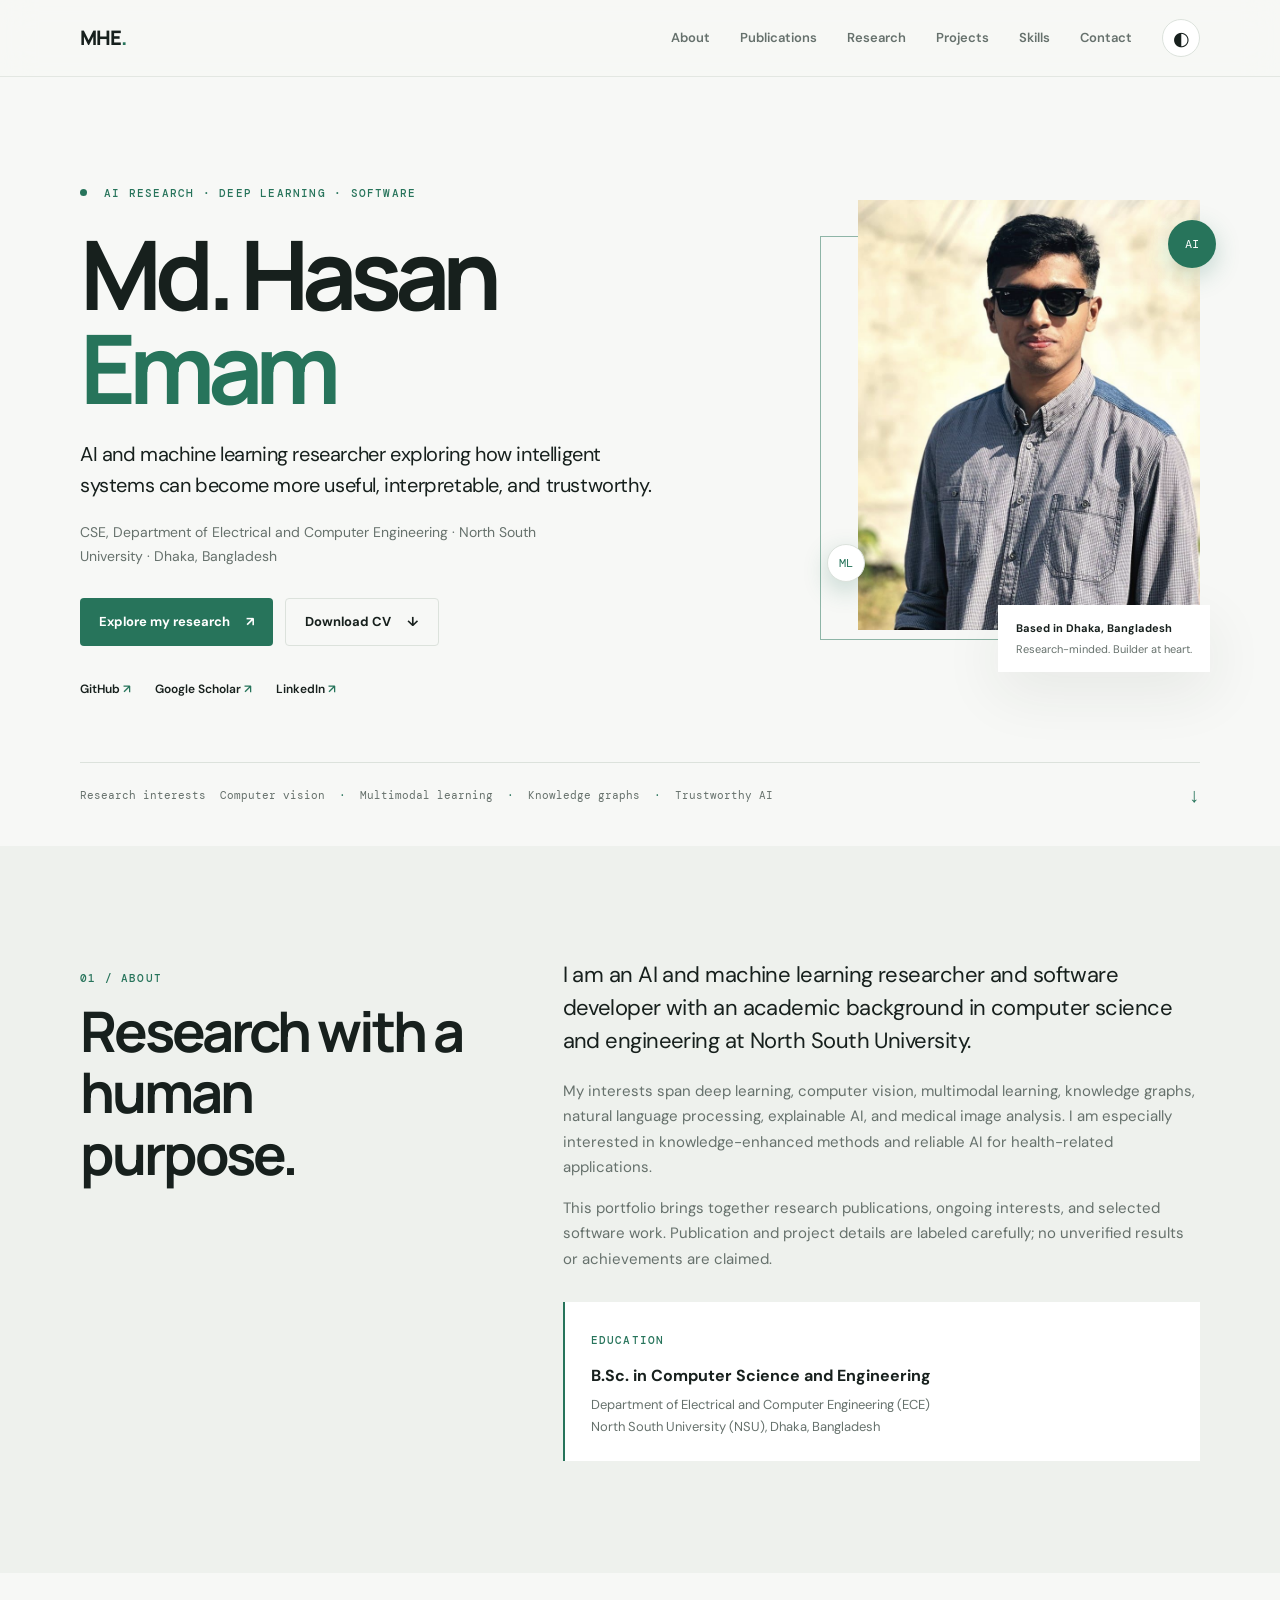
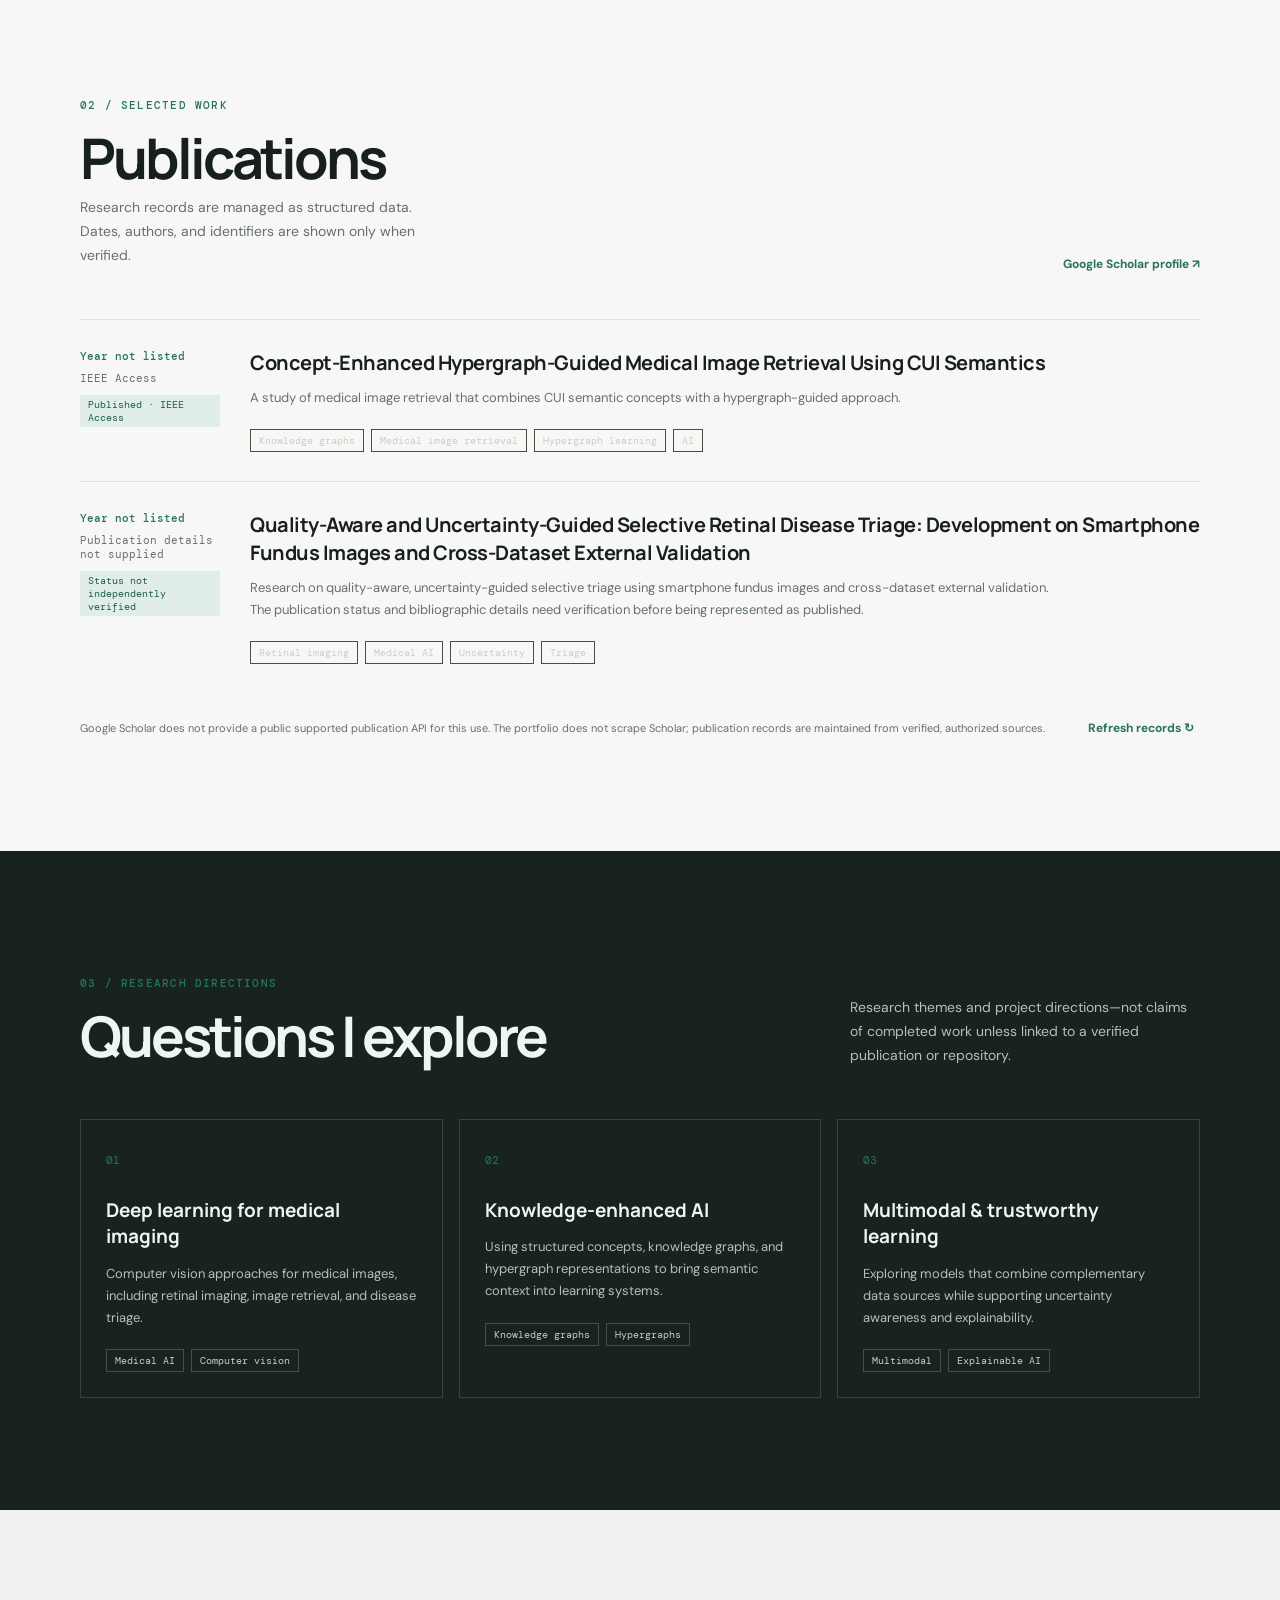
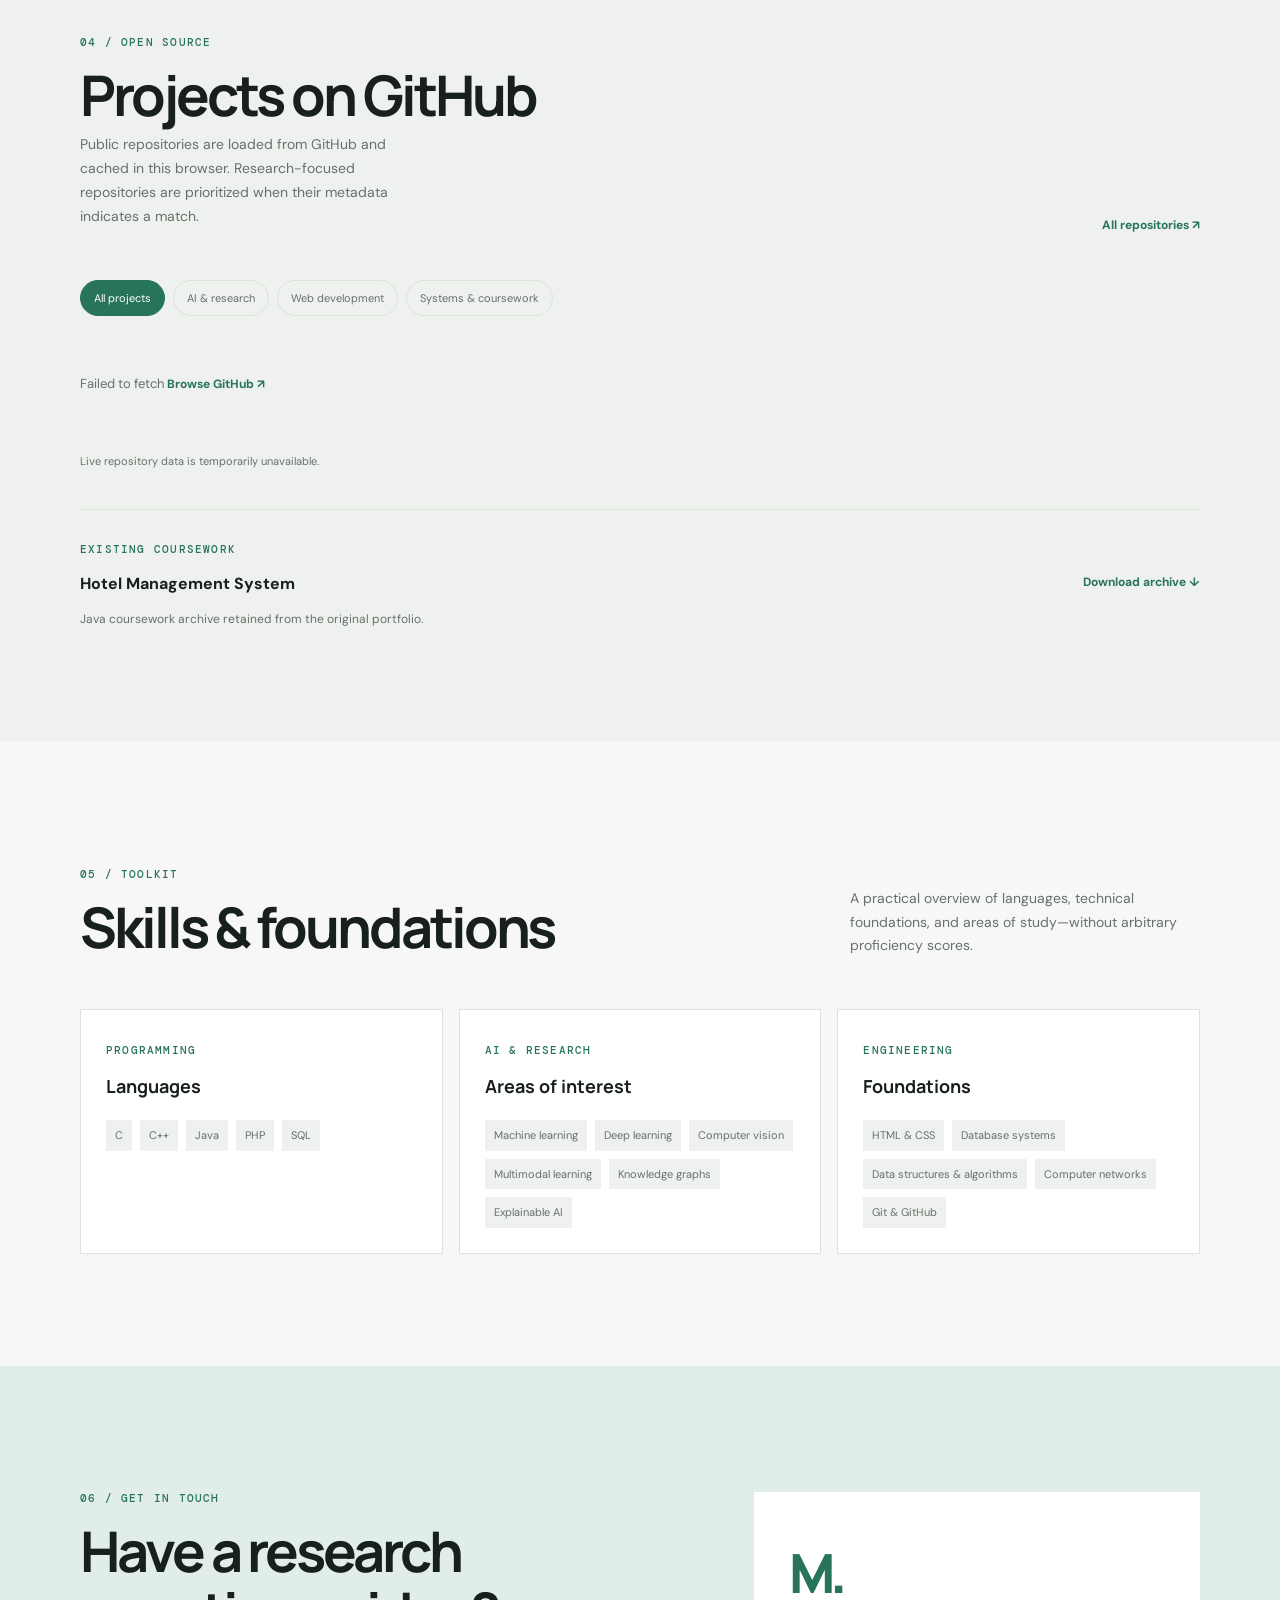
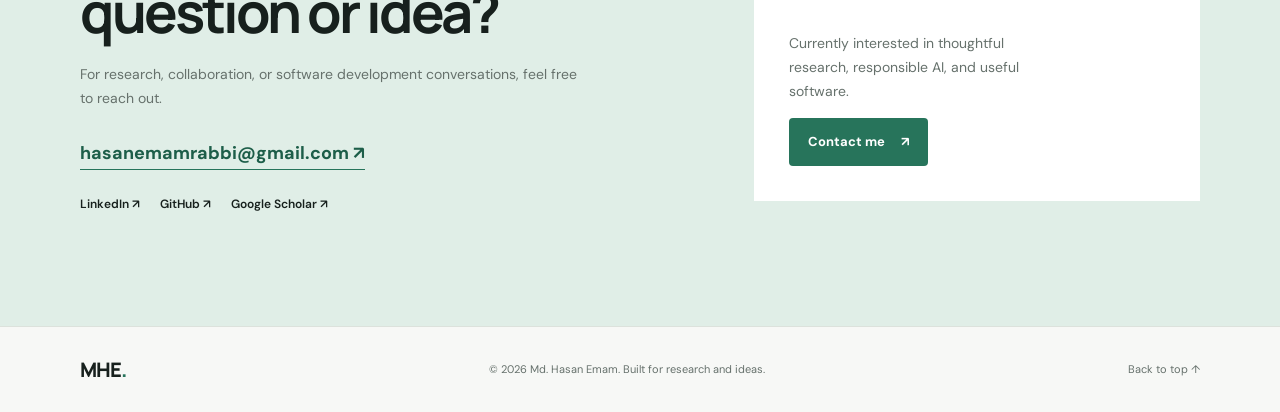
==== index.html @ 1479ce1c "Update meta tags and improve accessibility" ====
<!doctype html>
<html lang="en">
<head>
  <meta charset="utf-8">
  <meta name="viewport" content="width=device-width, initial-scale=1">
  <meta name="theme-color" content="#f7f8f6">
  <meta name="description" content="Md. Hasan Emam is an AI and machine learning researcher and software developer interested in deep learning, computer vision, multimodal learning, and knowledge-enhanced AI.">
  <meta property="og:type" content="website">
  <meta property="og:title" content="Md. Hasan Emam — AI Researcher & Software Developer">
  <meta property="og:description" content="Research, publications, projects, and software development by Md. Hasan Emam.">
  <meta property="og:url" content="https://mdhasanemam.github.io/mdhasanemamrabbyportfolio/">
  <meta property="og:image" content="https://mdhasanemam.github.io/mdhasanemamrabbyportfolio/usuer.jpg">
  <meta name="twitter:card" content="summary_large_image">
  <meta name="twitter:image" content="https://mdhasanemam.github.io/mdhasanemamrabbyportfolio/usuer.jpg">
  <title>Md. Hasan Emam — AI Researcher & Software Developer</title>
  <link rel="canonical" href="https://mdhasanemam.github.io/mdhasanemamrabbyportfolio/">
  <link rel="icon" type="image/jpeg" href="photo_2024-04-22_18-15-36.jpg">
  <link rel="preconnect" href="https://api.github.com" crossorigin>
  <link rel="preconnect" href="https://fonts.googleapis.com">
  <link rel="preconnect" href="https://fonts.gstatic.com" crossorigin>
  <link rel="stylesheet" href="https://fonts.googleapis.com/css2?family=DM+Mono:wght@400;500&family=DM+Sans:wght@400;500;600;700&family=Manrope:wght@400;500;600;700;800&display=swap">
  <script>try{var t=localStorage.getItem('portfolio-theme');if(t)document.documentElement.dataset.theme=t;else if(matchMedia('(prefers-color-scheme: dark)').matches)document.documentElement.dataset.theme='dark'}catch(e){}</script>
  <link rel="stylesheet" href="styles.css">
  <script type="application/ld+json">
  {
    "@context": "https://schema.org",
    "@type": "Person",
    "name": "Md. Hasan Emam",
    "jobTitle": "AI and Machine Learning Researcher; Software Developer",
    "affiliation": {"@type": "CollegeOrUniversity", "name": "North South University"},
    "alumniOf": {"@type": "CollegeOrUniversity", "name": "North South University"},
    "sameAs": ["https://github.com/mdhasanemam", "https://scholar.google.com/citations?user=UYvdcTkAAAAJ", "https://www.linkedin.com/in/md-hasan-emam/"]
  }
  </script>
  <script src="app.js" defer></script>
</head>
<body>
  <a class="skip-link" href="#main">Skip to content</a>
  <header class="site-header">
    <div class="wrap nav-wrap">
      <a class="wordmark" href="#home" aria-label="Md. Hasan Emam home">MHE<span>.</span></a>
      <button class="menu-toggle" type="button" aria-expanded="false" aria-controls="primary-nav" aria-label="Toggle navigation"><span></span><span></span></button>
      <nav id="primary-nav" aria-label="Primary navigation">
        <a href="#about">About</a><a href="#publications">Publications</a><a href="#research">Research</a><a href="#projects">Projects</a><a href="#skills">Skills</a><a href="#contact">Contact</a>
        <button class="theme-toggle" type="button" aria-label="Switch color theme" title="Switch color theme"><span aria-hidden="true">◐</span></button>
      </nav>
    </div>
  </header>
  <main id="main" tabindex="-1">
    <section class="hero section" id="home">
      <div class="wrap hero-grid">
        <div class="hero-copy">
          <p class="eyebrow"><span class="status-dot"></span> AI Research · Deep Learning · Software</p>
          <h1>Md. Hasan<br><span>Emam</span></h1>
          <p class="hero-lead">AI and machine learning researcher exploring how intelligent systems can become more useful, interpretable, and trustworthy.</p>
          <p class="hero-note">CSE, Department of Electrical and Computer Engineering · North South University · Dhaka, Bangladesh</p>
          <div class="hero-actions"><a class="button button-primary" href="#research">Explore my research <span aria-hidden="true">↗</span></a><a class="button button-quiet" href="Profile.pdf" target="_blank" rel="noopener">Download CV <span aria-hidden="true">↓</span></a></div>
          <div class="social-links" aria-label="Academic and developer profiles"><a href="https://github.com/mdhasanemam" target="_blank" rel="noopener noreferrer">GitHub <span>↗</span></a><a href="https://scholar.google.com/citations?user=UYvdcTkAAAAJ" target="_blank" rel="noopener noreferrer">Google Scholar <span>↗</span></a><a href="https://www.linkedin.com/in/md-hasan-emam/" target="_blank" rel="noopener noreferrer">LinkedIn <span>↗</span></a></div>
        </div>
        <div class="hero-visual"><div class="portrait-frame"><img src="usuer.jpg" alt="Portrait of Md. Hasan Emam" width="420" height="520" fetchpriority="high"><div class="portrait-caption"><span>Based in Dhaka, Bangladesh</span><span>Research-minded. Builder at heart.</span></div></div><div class="orbit orbit-one" aria-hidden="true">AI</div><div class="orbit orbit-two" aria-hidden="true">ML</div></div>
      </div>
      <div class="wrap hero-bottom"><span>Research interests</span><p>Computer vision <i>·</i> Multimodal learning <i>·</i> Knowledge graphs <i>·</i> Trustworthy AI</p><a href="#about" aria-label="Scroll to about section">↓</a></div>
    </section>

    <section class="section section-muted" id="about">
      <div class="wrap about-grid"><div><p class="eyebrow">01 / About</p><h2>Research with a<br>human purpose.</h2></div><div class="about-copy"><p class="large-copy">I am an AI and machine learning researcher and software developer with an academic background in computer science and engineering at North South University.</p><p>My interests span deep learning, computer vision, multimodal learning, knowledge graphs, natural language processing, explainable AI, and medical image analysis. I am especially interested in knowledge-enhanced methods and reliable AI for health-related applications.</p><p>This portfolio brings together research publications, ongoing interests, and selected software work. Publication and project details are labeled carefully; no unverified results or achievements are claimed.</p><div class="education-card"><span class="card-label">EDUCATION</span><h3>B.Sc. in Computer Science and Engineering</h3><p>Department of Electrical and Computer Engineering (ECE)<br>North South University (NSU), Dhaka, Bangladesh</p></div></div></div>
    </section>

    <section class="section" id="publications">
      <div class="wrap">
        <div class="section-heading"><div><p class="eyebrow">02 / Selected work</p><h2>Publications</h2><p class="section-intro">Research records are managed as structured data. Dates, authors, and identifiers are shown only when verified.</p></div><a class="text-link" href="https://scholar.google.com/citations?user=UYvdcTkAAAAJ" target="_blank" rel="noopener noreferrer">Google Scholar profile ↗</a></div>
        <div id="publication-list" class="publication-list" aria-live="polite"><p class="loading-note">Loading publication records…</p></div>
        <div class="sync-note"><span id="sync-status">Publication list uses the locally maintained records.</span><button class="text-button" id="refresh-publications" type="button">Refresh records ↻</button></div>
      </div>
    </section>

    <section class="section section-dark" id="research">
      <div class="wrap">
        <div class="section-heading"><div><p class="eyebrow">03 / Research directions</p><h2>Questions I explore</h2></div><p class="section-intro">Research themes and project directions—not claims of completed work unless linked to a verified publication or repository.</p></div>
        <div class="research-grid">
          <article class="research-card"><span>01</span><h3>Deep learning for medical imaging</h3><p>Computer vision approaches for medical images, including retinal imaging, image retrieval, and disease triage.</p><div class="tag-list"><span>Medical AI</span><span>Computer vision</span></div></article>
          <article class="research-card"><span>02</span><h3>Knowledge-enhanced AI</h3><p>Using structured concepts, knowledge graphs, and hypergraph representations to bring semantic context into learning systems.</p><div class="tag-list"><span>Knowledge graphs</span><span>Hypergraphs</span></div></article>
          <article class="research-card"><span>03</span><h3>Multimodal & trustworthy learning</h3><p>Exploring models that combine complementary data sources while supporting uncertainty awareness and explainability.</p><div class="tag-list"><span>Multimodal</span><span>Explainable AI</span></div></article>
        </div>
      </div>
    </section>

    <section class="section section-muted" id="projects">
      <div class="wrap">
        <div class="section-heading"><div><p class="eyebrow">04 / Open source</p><h2>Projects on GitHub</h2><p class="section-intro">Public repositories are loaded from GitHub and cached in this browser. Research-focused repositories are prioritized when their metadata indicates a match.</p></div><a class="text-link" href="https://github.com/mdhasanemam" target="_blank" rel="noopener noreferrer">All repositories ↗</a></div>
        <div class="filter-row" role="group" aria-label="Filter projects"><button class="filter-chip active" type="button" data-filter="all" aria-pressed="true">All projects</button><button class="filter-chip" type="button" data-filter="ai" aria-pressed="false">AI & research</button><button class="filter-chip" type="button" data-filter="web" aria-pressed="false">Web development</button><button class="filter-chip" type="button" data-filter="systems" aria-pressed="false">Systems & coursework</button></div>
        <div id="github-projects" class="project-grid" aria-live="polite"><p class="loading-note">Fetching public repositories…</p></div>
        <p id="github-status" class="sync-note" role="status"></p>
        <div class="legacy-project"><div><span class="card-label">EXISTING COURSEWORK</span><h3>Hotel Management System</h3><p>Java coursework archive retained from the original portfolio.</p></div><a class="text-link" href="hotel_management_System_CSE215-master.zip" download>Download archive ↓</a></div>
      </div>
    </section>

    <section class="section" id="skills">
      <div class="wrap">
        <div class="section-heading"><div><p class="eyebrow">05 / Toolkit</p><h2>Skills & foundations</h2></div><p class="section-intro">A practical overview of languages, technical foundations, and areas of study—without arbitrary proficiency scores.</p></div>
        <div class="skills-grid">
          <article class="skill-group"><span class="card-label">PROGRAMMING</span><h3>Languages</h3><ul class="skill-list"><li>C</li><li>C++</li><li>Java</li><li>PHP</li><li>SQL</li></ul></article>
          <article class="skill-group"><span class="card-label">AI & RESEARCH</span><h3>Areas of interest</h3><ul class="skill-list"><li>Machine learning</li><li>Deep learning</li><li>Computer vision</li><li>Multimodal learning</li><li>Knowledge graphs</li><li>Explainable AI</li></ul></article>
          <article class="skill-group"><span class="card-label">ENGINEERING</span><h3>Foundations</h3><ul class="skill-list"><li>HTML & CSS</li><li>Database systems</li><li>Data structures & algorithms</li><li>Computer networks</li><li>Git & GitHub</li></ul></article>
        </div>
      </div>
    </section>

    <section class="section contact-section" id="contact">
      <div class="wrap contact-grid"><div><p class="eyebrow">06 / Get in touch</p><h2>Have a research<br>question or idea?</h2><p class="section-intro">For research, collaboration, or software development conversations, feel free to reach out.</p><a class="email-link" href="mailto:hasanemamrabbi@gmail.com">hasanemamrabbi@gmail.com ↗</a><div class="contact-profiles"><a href="https://www.linkedin.com/in/md-hasan-emam/" target="_blank" rel="noopener noreferrer">LinkedIn ↗</a><a href="https://github.com/mdhasanemam" target="_blank" rel="noopener noreferrer">GitHub ↗</a><a href="https://scholar.google.com/citations?user=UYvdcTkAAAAJ" target="_blank" rel="noopener noreferrer">Google Scholar ↗</a></div></div><div class="contact-aside"><span class="contact-mark" aria-hidden="true">M.</span><p>Currently interested in thoughtful research, responsible AI, and useful software.</p><a class="button button-primary" href="mailto:hasanemamrabbi@gmail.com">Contact me <span aria-hidden="true">↗</span></a></div></div>
    </section>
  </main>
  <footer class="site-footer"><div class="wrap footer-inner"><a class="wordmark" href="#home">MHE<span>.</span></a><p>© <span id="current-year"></span> Md. Hasan Emam. Built for research and ideas.</p><a href="#home">Back to top ↑</a></div></footer>
</body>
</html>
---- styles.css ----
@import url('https://fonts.googleapis.com/css2?family=DM+Mono:wght@400;500&family=DM+Sans:wght@400;500;600;700&family=Manrope:wght@400;500;600;700;800&display=swap');
:root{color-scheme:light;--bg:#f7f8f6;--surface:#fff;--surface-2:#eef1ed;--ink:#17201d;--muted:#66716c;--line:#dce2dc;--accent:#27745b;--accent-dark:#1d5e49;--accent-soft:#e0eee7;--dark:#18231f;--shadow:0 20px 60px rgba(34,53,43,.08);--sans:'DM Sans',sans-serif;--display:'Manrope',sans-serif;--mono:'DM Mono',monospace}
:root[data-theme="dark"]{color-scheme:dark;--bg:#111714;--surface:#19221e;--surface-2:#202b25;--ink:#edf2ed;--muted:#a3b0a7;--line:#344239;--accent:#75c5a0;--accent-dark:#8ed6b3;--accent-soft:#263e32;--dark:#0d1310;--shadow:0 20px 60px rgba(0,0,0,.2)}
*{box-sizing:border-box}html{scroll-behavior:smooth;scroll-padding-top:90px}body{margin:0;background:var(--bg);color:var(--ink);font-family:var(--sans);font-size:16px;line-height:1.7;-webkit-font-smoothing:antialiased}a{color:inherit;text-decoration:none}button{font:inherit}.wrap{width:min(1120px,calc(100% - 48px));margin-inline:auto}.section{padding:112px 0}.section-muted{background:var(--surface-2)}.section-dark{background:var(--dark);color:#eff5f0}.skip-link{position:absolute;top:-50px;left:16px;background:var(--ink);color:var(--bg);padding:10px 16px;z-index:20}.skip-link:focus{top:12px}.site-header{position:sticky;top:0;z-index:10;background:color-mix(in srgb,var(--bg) 90%,transparent);backdrop-filter:blur(16px);border-bottom:1px solid color-mix(in srgb,var(--line) 75%,transparent)}.nav-wrap{height:76px;display:flex;align-items:center;justify-content:space-between}.wordmark{font-family:var(--display);font-size:20px;font-weight:800;letter-spacing:-1px}.wordmark span{color:var(--accent)}nav{display:flex;align-items:center;gap:30px}nav>a{font-size:13px;font-weight:600;color:var(--muted);transition:color .2s}nav>a:hover,.text-link:hover,.contact-profiles a:hover{color:var(--accent)}.theme-toggle,.menu-toggle{border:1px solid var(--line);background:var(--surface);color:var(--ink);border-radius:50%;width:38px;height:38px;cursor:pointer}.theme-toggle{font-size:19px;line-height:1}.menu-toggle{display:none}.hero{padding-top:96px;padding-bottom:38px}.hero-grid{display:grid;grid-template-columns:1.12fr .88fr;gap:72px;align-items:center;min-height:510px}.eyebrow,.card-label{font-family:var(--mono);font-size:11px;letter-spacing:.11em;text-transform:uppercase;color:var(--accent);font-weight:500}.status-dot{display:inline-block;width:7px;height:7px;background:var(--accent);border-radius:50%;margin:0 9px 1px 0}.hero h1{font-family:var(--display);font-size:clamp(58px,8vw,96px);letter-spacing:-.075em;line-height:.98;margin:24px 0}.hero h1 span{color:var(--accent)}.hero-lead{font-size:20px;line-height:1.55;max-width:580px;letter-spacing:-.02em}.hero-note,.section-intro{font-size:14px;color:var(--muted);max-width:510px}.hero-actions{display:flex;gap:12px;flex-wrap:wrap;margin-top:30px}.button{min-height:48px;display:inline-flex;align-items:center;justify-content:center;gap:16px;padding:0 19px;border-radius:4px;font-size:13px;font-weight:700;transition:transform .2s,background .2s}.button:hover{transform:translateY(-2px)}.button-primary{background:var(--accent);color:white}.button-primary:hover{background:var(--accent-dark)}.button-quiet{border:1px solid var(--line)}.social-links{display:flex;gap:24px;margin-top:33px}.social-links a,.contact-profiles a{font-size:12px;font-weight:600}.social-links span{color:var(--accent)}.hero-visual{position:relative;max-width:380px;justify-self:end;width:100%}.portrait-frame{position:relative;padding:0 0 42px 38px}.portrait-frame:before{content:"";position:absolute;left:0;top:36px;width:80%;height:85%;border:1px solid var(--accent);opacity:.5}.portrait-frame img{display:block;width:100%;height:430px;object-fit:cover;object-position:center 25%;position:relative;filter:saturate(.8)}.portrait-caption{position:absolute;bottom:0;right:-10px;background:var(--surface);box-shadow:var(--shadow);padding:14px 18px;display:grid;gap:2px;font-size:11px;color:var(--muted)}.portrait-caption span:first-child{color:var(--ink);font-weight:700}.orbit{position:absolute;border-radius:50%;display:grid;place-items:center;background:var(--accent);color:#fff;font:12px var(--mono);box-shadow:0 8px 25px rgba(39,116,91,.25)}.orbit-one{width:48px;height:48px;top:20px;right:-16px}.orbit-two{width:38px;height:38px;bottom:90px;left:7px;background:var(--surface);color:var(--accent);border:1px solid var(--line)}.hero-bottom{display:grid;grid-template-columns:140px 1fr 30px;align-items:center;border-top:1px solid var(--line);padding-top:19px;margin-top:62px;font:11px var(--mono);color:var(--muted)}.hero-bottom p{margin:0}.hero-bottom i{font-style:normal;color:var(--accent);padding:0 7px}.hero-bottom>a{font-size:20px;color:var(--accent);text-align:right}.about-grid{display:grid;grid-template-columns:.75fr 1.25fr;gap:100px}.section h2{font-family:var(--display);font-size:clamp(36px,5vw,56px);line-height:1.1;letter-spacing:-.055em;margin:12px 0 20px}.about-copy p{color:var(--muted);font-size:15px}.about-copy .large-copy{font-size:22px;line-height:1.5;color:var(--ink);letter-spacing:-.025em;margin-top:0}.education-card{margin-top:30px;background:var(--surface);padding:23px 26px;border-left:2px solid var(--accent)}.education-card h3,.legacy-project h3{font-size:16px;margin:9px 0 5px}.education-card p{font-size:13px;margin:0}.section-heading{display:flex;justify-content:space-between;align-items:end;gap:30px;margin-bottom:44px}.section-heading h2{margin-bottom:8px}.section-heading .section-intro{margin:0 0 7px;max-width:350px}.text-link{font-size:12px;font-weight:700;color:var(--accent);white-space:nowrap}.publication-list{display:grid;gap:0}.publication-card{display:grid;grid-template-columns:140px 1fr;gap:30px;padding:29px 0;border-top:1px solid var(--line)}.publication-meta{font:11px var(--mono);color:var(--muted)}.publication-meta strong{display:block;color:var(--accent);font-weight:500;margin-bottom:8px}.publication-card h3{font-family:var(--display);font-size:20px;line-height:1.4;margin:0 0 10px;letter-spacing:-.025em}.publication-card p{color:var(--muted);font-size:13px;margin:0 0 14px;max-width:800px}.publication-links{display:flex;gap:18px;flex-wrap:wrap}.publication-links a{font-size:12px;color:var(--accent);font-weight:700}.publication-status{display:inline-flex;background:var(--accent-soft);color:var(--accent-dark);padding:3px 8px;margin-top:10px;font:10px var(--mono)}.sync-note{display:flex;justify-content:space-between;gap:16px;align-items:center;color:var(--muted);font-size:11px;margin-top:24px}.text-button{background:none;border:0;color:var(--accent);cursor:pointer;font-size:12px;font-weight:700}.text-button:disabled{opacity:.55;cursor:wait}.research-grid{display:grid;grid-template-columns:repeat(3,1fr);gap:16px}.research-card{border:1px solid #37443c;padding:25px;min-height:250px;transition:border-color .2s,transform .2s}.research-card:hover{border-color:var(--accent);transform:translateY(-3px)}.research-card>span{font:11px var(--mono);color:var(--accent)}.research-card h3{font-family:var(--display);font-size:19px;line-height:1.4;margin:25px 0 10px}.research-card p{color:#b4c0b7;font-size:13px}.tag-list{display:flex;gap:7px;flex-wrap:wrap;margin-top:20px}.tag-list span{font:10px var(--mono);border:1px solid #435047;padding:4px 8px;color:#c5d0c8}.filter-row{display:flex;gap:8px;flex-wrap:wrap;margin-bottom:24px}.filter-chip{border:1px solid var(--line);background:transparent;color:var(--muted);padding:8px 13px;border-radius:30px;cursor:pointer;font-size:11px}.filter-chip.active,.filter-chip:hover{background:var(--accent);color:#fff;border-color:var(--accent)}.project-grid{display:grid;grid-template-columns:repeat(3,1fr);gap:14px}.project-card{background:var(--surface);border:1px solid var(--line);padding:22px;display:flex;flex-direction:column;min-height:225px;transition:transform .2s,box-shadow .2s}.project-card:hover{transform:translateY(-3px);box-shadow:var(--shadow)}.project-card h3{font-size:16px;line-height:1.4;overflow-wrap:anywhere;margin:11px 0 8px}.project-card p{color:var(--muted);font-size:12px;line-height:1.6;margin:0 0 16px}.project-card .project-bottom{margin-top:auto;display:flex;justify-content:space-between;gap:12px;align-items:center}.project-card .language{font:10px var(--mono);color:var(--accent)}.project-card .repo-stats{font:10px var(--mono);color:var(--muted)}.repo-topics{margin-top:10px}.repo-topics span{display:inline-block;font:9px var(--mono);color:var(--muted);padding:2px 6px;border:1px solid var(--line);margin:3px 4px 0 0}.legacy-project{display:flex;justify-content:space-between;align-items:center;gap:20px;border-top:1px solid var(--line);margin-top:38px;padding-top:24px}.legacy-project h3,.legacy-project p{margin-bottom:0}.legacy-project p{color:var(--muted);font-size:12px}.skills-grid{display:grid;grid-template-columns:repeat(3,1fr);gap:16px}.skill-group{background:var(--surface);border:1px solid var(--line);padding:25px}.skill-group h3{font-family:var(--display);font-size:18px;margin:9px 0 18px}.skill-list{display:flex;flex-wrap:wrap;list-style:none;padding:0;margin:0;gap:8px}.skill-list li{font-size:11px;padding:6px 9px;background:var(--surface-2);color:var(--muted)}.contact-section{background:var(--accent-soft)}.contact-grid{display:grid;grid-template-columns:1fr .75fr;gap:80px;align-items:center}.contact-section .section-intro{margin:18px 0 28px}.email-link{font-size:18px;font-weight:700;color:var(--accent-dark);border-bottom:1px solid var(--accent);padding-bottom:4px}.contact-profiles{display:flex;gap:20px;margin-top:25px}.contact-aside{background:var(--surface);padding:35px;min-height:260px;display:flex;flex-direction:column;align-items:flex-start;justify-content:center}.contact-mark{font-family:var(--display);font-size:54px;font-weight:800;letter-spacing:-.1em;color:var(--accent)}.contact-aside p{max-width:270px;color:var(--muted);font-size:14px}.site-footer{border-top:1px solid var(--line);padding:22px 0}.footer-inner{display:flex;justify-content:space-between;align-items:center}.footer-inner p,.footer-inner>a:last-child{font-size:11px;color:var(--muted)}.loading-note{color:var(--muted);font-size:13px}.empty-note{color:var(--muted);font-size:13px;padding:20px 0}.section-dark .section-intro{color:#b4c0b7}
@media(max-width:850px){.hero-grid{gap:34px}.about-grid{gap:48px}.research-grid,.project-grid{grid-template-columns:repeat(2,1fr)}nav{gap:17px}nav>a{font-size:12px}.section{padding:86px 0}}
@media(max-width:640px){.wrap{width:min(100% - 36px,520px)}.nav-wrap{height:66px}.menu-toggle{display:grid;align-content:center;gap:5px;padding:9px}.menu-toggle span{height:1px;background:var(--ink);width:18px}nav{display:none;position:absolute;top:66px;left:0;right:0;background:var(--bg);padding:18px 22px 24px;border-bottom:1px solid var(--line);align-items:flex-start;flex-direction:column;gap:14px}nav.open{display:flex}.theme-toggle{position:absolute;right:22px;top:17px}.hero{padding-top:55px}.hero-grid{grid-template-columns:1fr;gap:35px}.hero h1{font-size:68px}.hero-lead{font-size:18px}.hero-visual{width:min(78%,330px);justify-self:center}.portrait-frame img{height:360px}.hero-bottom{grid-template-columns:1fr 24px;row-gap:5px;margin-top:38px}.hero-bottom>span{grid-column:1}.hero-bottom p{grid-column:1}.hero-bottom>a{grid-column:2;grid-row:1/3}.section{padding:72px 0}.about-grid,.contact-grid{grid-template-columns:1fr;gap:28px}.about-grid h2 br,.contact-grid h2 br{display:none}.section-heading{align-items:flex-start;flex-direction:column;gap:14px;margin-bottom:30px}.section-heading .section-intro{max-width:100%}.publication-card{grid-template-columns:1fr;gap:8px;padding:23px 0}.publication-meta strong{display:inline;margin-right:10px}.research-grid,.project-grid,.skills-grid{grid-template-columns:1fr}.research-card{min-height:0}.sync-note{align-items:flex-start;flex-direction:column}.legacy-project{align-items:flex-start;flex-direction:column}.contact-aside{min-height:220px}.footer-inner{flex-wrap:wrap;gap:12px}.footer-inner p{order:3;flex-basis:100%;margin:0}.social-links{gap:15px}.hero-bottom p{font-size:10px}.hero-bottom i{padding:0 3px}}
@media(prefers-reduced-motion:reduce){*,*::before,*::after{scroll-behavior:auto!important;transition:none!important;animation:none!important}}
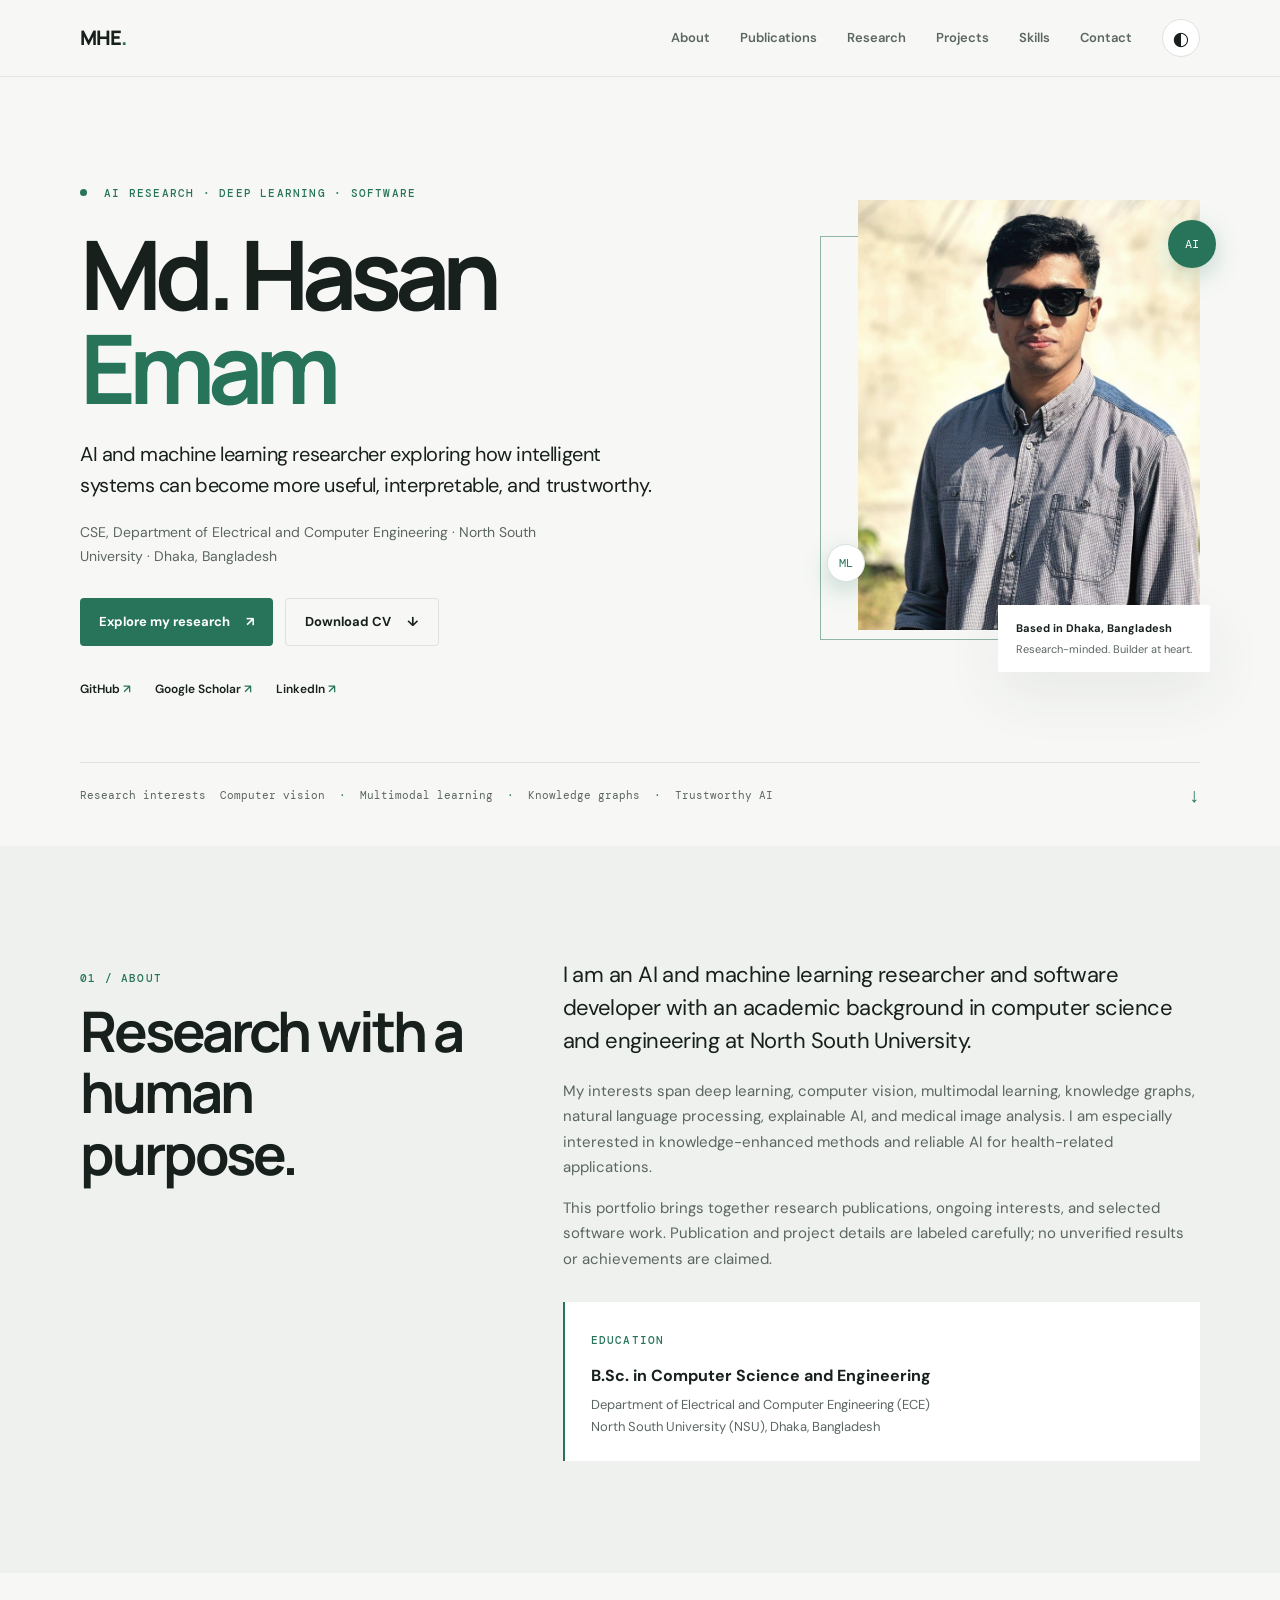
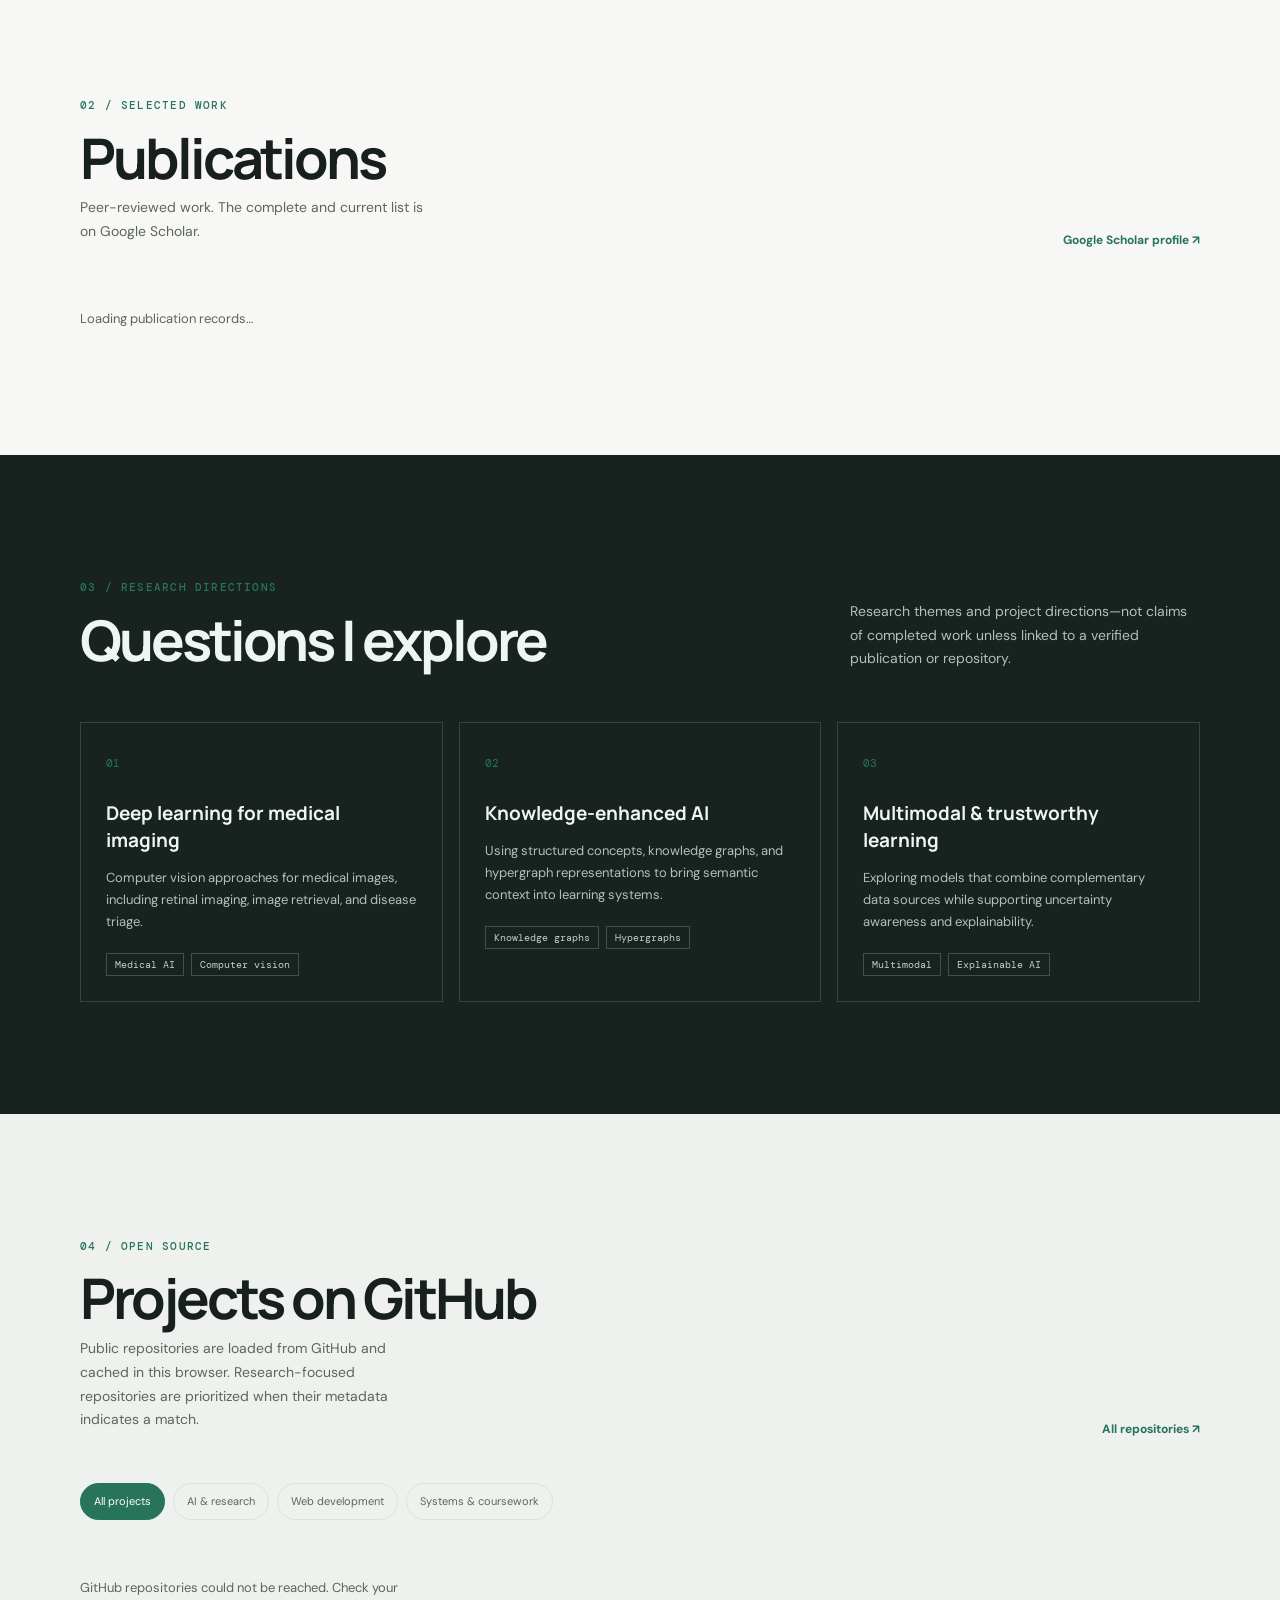
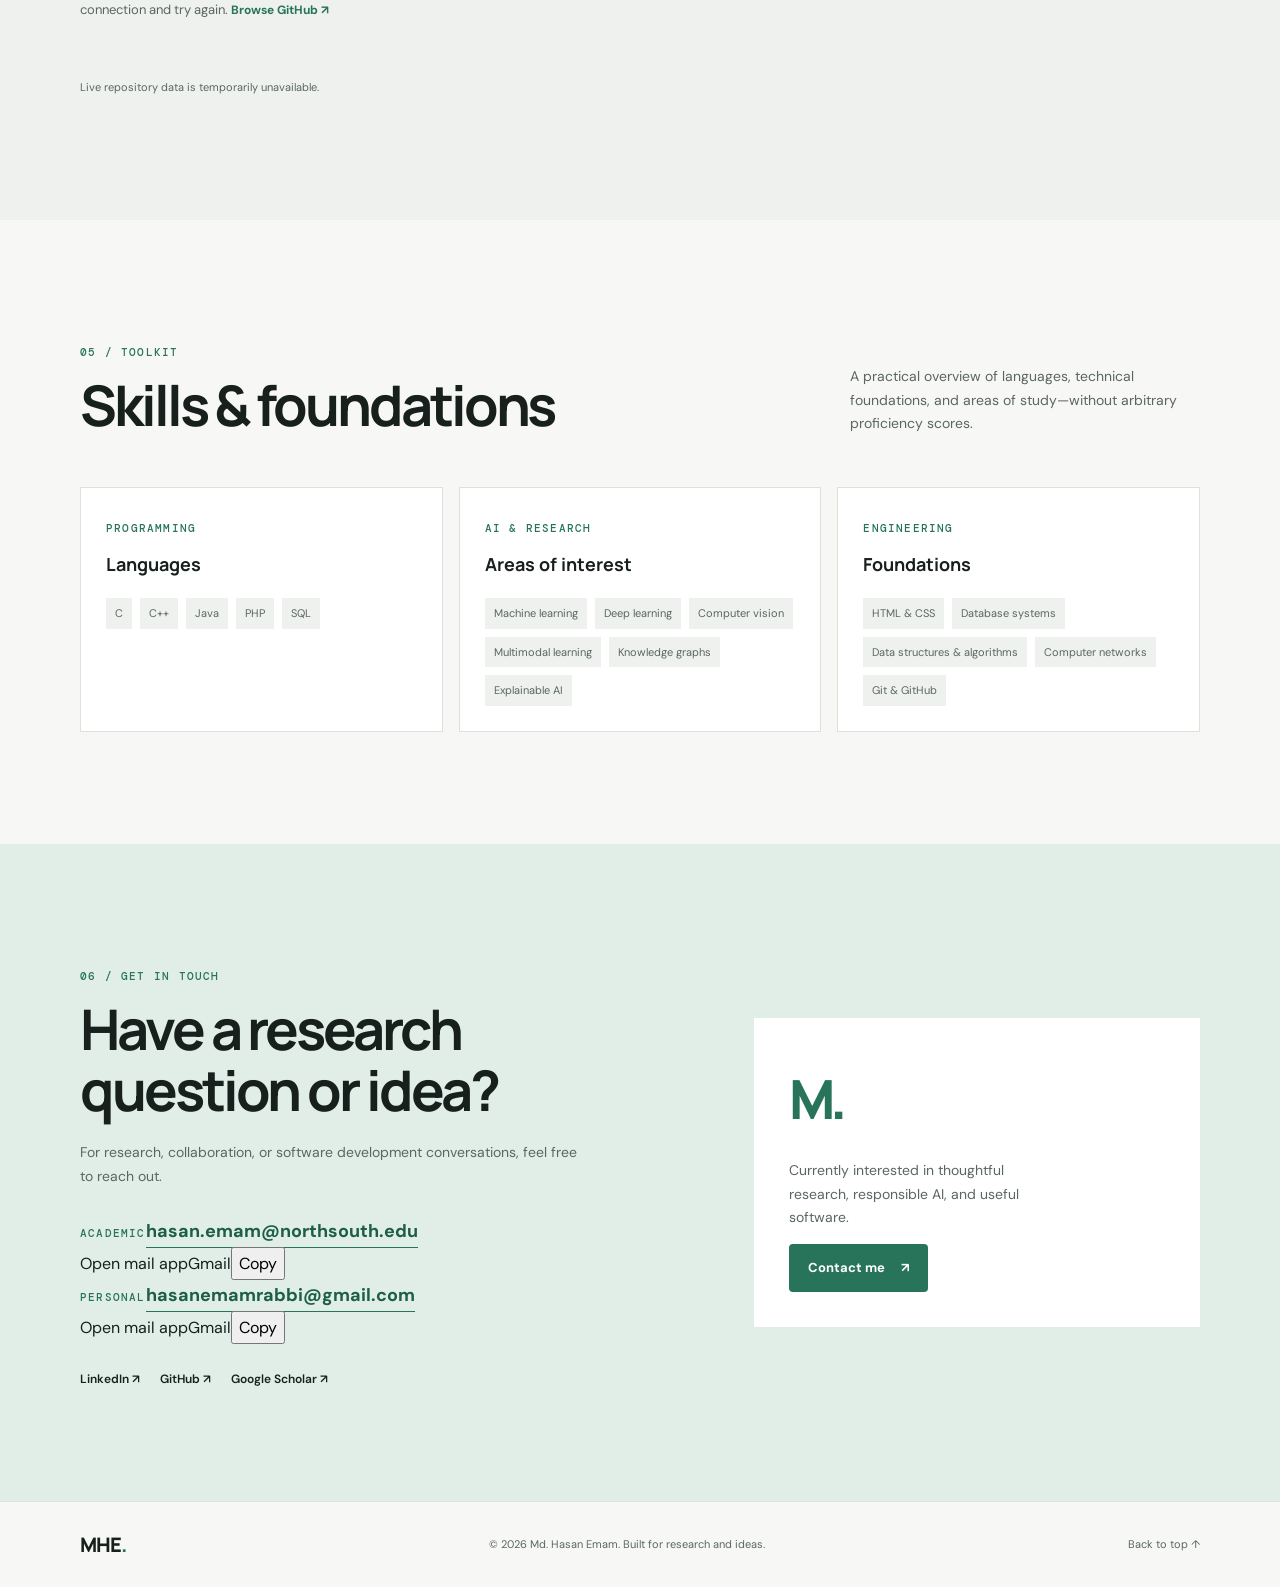
==== commit c2c31833: "Update contact information and publication section" ====
--- a/index.html
+++ b/index.html
@@ -29,6 +29,7 @@
     "jobTitle": "AI and Machine Learning Researcher; Software Developer",
     "affiliation": {"@type": "CollegeOrUniversity", "name": "North South University"},
     "alumniOf": {"@type": "CollegeOrUniversity", "name": "North South University"},
+    "email": "mailto:hasan.emam@northsouth.edu",
     "sameAs": ["https://github.com/mdhasanemam", "https://scholar.google.com/citations?user=UYvdcTkAAAAJ", "https://www.linkedin.com/in/md-hasan-emam/"]
   }
   </script>
@@ -68,9 +69,8 @@
 
     <section class="section" id="publications">
       <div class="wrap">
-        <div class="section-heading"><div><p class="eyebrow">02 / Selected work</p><h2>Publications</h2><p class="section-intro">Research records are managed as structured data. Dates, authors, and identifiers are shown only when verified.</p></div><a class="text-link" href="https://scholar.google.com/citations?user=UYvdcTkAAAAJ" target="_blank" rel="noopener noreferrer">Google Scholar profile ↗</a></div>
+        <div class="section-heading"><div><p class="eyebrow">02 / Selected work</p><h2>Publications</h2><p class="section-intro">Peer-reviewed work. The complete and current list is on Google Scholar.</p></div><a class="text-link" href="https://scholar.google.com/citations?user=UYvdcTkAAAAJ" target="_blank" rel="noopener noreferrer">Google Scholar profile ↗</a></div>
         <div id="publication-list" class="publication-list" aria-live="polite"><p class="loading-note">Loading publication records…</p></div>
-        <div class="sync-note"><span id="sync-status">Publication list uses the locally maintained records.</span><button class="text-button" id="refresh-publications" type="button">Refresh records ↻</button></div>
       </div>
     </section>
 
@@ -91,7 +91,7 @@
         <div class="filter-row" role="group" aria-label="Filter projects"><button class="filter-chip active" type="button" data-filter="all" aria-pressed="true">All projects</button><button class="filter-chip" type="button" data-filter="ai" aria-pressed="false">AI & research</button><button class="filter-chip" type="button" data-filter="web" aria-pressed="false">Web development</button><button class="filter-chip" type="button" data-filter="systems" aria-pressed="false">Systems & coursework</button></div>
         <div id="github-projects" class="project-grid" aria-live="polite"><p class="loading-note">Fetching public repositories…</p></div>
         <p id="github-status" class="sync-note" role="status"></p>
-        <div class="legacy-project"><div><span class="card-label">EXISTING COURSEWORK</span><h3>Hotel Management System</h3><p>Java coursework archive retained from the original portfolio.</p></div><a class="text-link" href="hotel_management_System_CSE215-master.zip" download>Download archive ↓</a></div>
+
       </div>
     </section>
 
@@ -107,7 +107,7 @@
     </section>
 
     <section class="section contact-section" id="contact">
-      <div class="wrap contact-grid"><div><p class="eyebrow">06 / Get in touch</p><h2>Have a research<br>question or idea?</h2><p class="section-intro">For research, collaboration, or software development conversations, feel free to reach out.</p><a class="email-link" href="mailto:hasanemamrabbi@gmail.com">hasanemamrabbi@gmail.com ↗</a><div class="contact-profiles"><a href="https://www.linkedin.com/in/md-hasan-emam/" target="_blank" rel="noopener noreferrer">LinkedIn ↗</a><a href="https://github.com/mdhasanemam" target="_blank" rel="noopener noreferrer">GitHub ↗</a><a href="https://scholar.google.com/citations?user=UYvdcTkAAAAJ" target="_blank" rel="noopener noreferrer">Google Scholar ↗</a></div></div><div class="contact-aside"><span class="contact-mark" aria-hidden="true">M.</span><p>Currently interested in thoughtful research, responsible AI, and useful software.</p><a class="button button-primary" href="mailto:hasanemamrabbi@gmail.com">Contact me <span aria-hidden="true">↗</span></a></div></div>
+      <div class="wrap contact-grid"><div><p class="eyebrow">06 / Get in touch</p><h2>Have a research<br>question or idea?</h2><p class="section-intro">For research, collaboration, or software development conversations, feel free to reach out.</p><div class="email-row"><span class="card-label">ACADEMIC</span><a class="email-link" href="mailto:hasan.emam@northsouth.edu">hasan.emam@northsouth.edu</a><div class="email-actions"><a href="mailto:hasan.emam@northsouth.edu">Open mail app</a><a href="https://mail.google.com/mail/?view=cm&fs=1&to=hasan.emam@northsouth.edu" target="_blank" rel="noopener noreferrer">Gmail</a><button type="button" class="copy-btn" data-copy="hasan.emam@northsouth.edu">Copy</button></div></div><div class="email-row"><span class="card-label">PERSONAL</span><a class="email-link" href="mailto:hasanemamrabbi@gmail.com">hasanemamrabbi@gmail.com</a><div class="email-actions"><a href="mailto:hasanemamrabbi@gmail.com">Open mail app</a><a href="https://mail.google.com/mail/?view=cm&fs=1&to=hasanemamrabbi@gmail.com" target="_blank" rel="noopener noreferrer">Gmail</a><button type="button" class="copy-btn" data-copy="hasanemamrabbi@gmail.com">Copy</button></div></div><div class="contact-profiles"><a href="https://www.linkedin.com/in/md-hasan-emam/" target="_blank" rel="noopener noreferrer">LinkedIn ↗</a><a href="https://github.com/mdhasanemam" target="_blank" rel="noopener noreferrer">GitHub ↗</a><a href="https://scholar.google.com/citations?user=UYvdcTkAAAAJ" target="_blank" rel="noopener noreferrer">Google Scholar ↗</a></div></div><div class="contact-aside"><span class="contact-mark" aria-hidden="true">M.</span><p>Currently interested in thoughtful research, responsible AI, and useful software.</p><a class="button button-primary" href="mailto:hasan.emam@northsouth.edu?cc=hasanemamrabbi@gmail.com">Contact me <span aria-hidden="true">↗</span></a></div></div>
     </section>
   </main>
   <footer class="site-footer"><div class="wrap footer-inner"><a class="wordmark" href="#home">MHE<span>.</span></a><p>© <span id="current-year"></span> Md. Hasan Emam. Built for research and ideas.</p><a href="#home">Back to top ↑</a></div></footer>
--- a/styles.css
+++ b/styles.css
@@ -1,7 +1,6 @@
-@import url('https://fonts.googleapis.com/css2?family=DM+Mono:wght@400;500&family=DM+Sans:wght@400;500;600;700&family=Manrope:wght@400;500;600;700;800&display=swap');
-:root{color-scheme:light;--bg:#f7f8f6;--surface:#fff;--surface-2:#eef1ed;--ink:#17201d;--muted:#66716c;--line:#dce2dc;--accent:#27745b;--accent-dark:#1d5e49;--accent-soft:#e0eee7;--dark:#18231f;--shadow:0 20px 60px rgba(34,53,43,.08);--sans:'DM Sans',sans-serif;--display:'Manrope',sans-serif;--mono:'DM Mono',monospace}
-:root[data-theme="dark"]{color-scheme:dark;--bg:#111714;--surface:#19221e;--surface-2:#202b25;--ink:#edf2ed;--muted:#a3b0a7;--line:#344239;--accent:#75c5a0;--accent-dark:#8ed6b3;--accent-soft:#263e32;--dark:#0d1310;--shadow:0 20px 60px rgba(0,0,0,.2)}
-*{box-sizing:border-box}html{scroll-behavior:smooth;scroll-padding-top:90px}body{margin:0;background:var(--bg);color:var(--ink);font-family:var(--sans);font-size:16px;line-height:1.7;-webkit-font-smoothing:antialiased}a{color:inherit;text-decoration:none}button{font:inherit}.wrap{width:min(1120px,calc(100% - 48px));margin-inline:auto}.section{padding:112px 0}.section-muted{background:var(--surface-2)}.section-dark{background:var(--dark);color:#eff5f0}.skip-link{position:absolute;top:-50px;left:16px;background:var(--ink);color:var(--bg);padding:10px 16px;z-index:20}.skip-link:focus{top:12px}.site-header{position:sticky;top:0;z-index:10;background:color-mix(in srgb,var(--bg) 90%,transparent);backdrop-filter:blur(16px);border-bottom:1px solid color-mix(in srgb,var(--line) 75%,transparent)}.nav-wrap{height:76px;display:flex;align-items:center;justify-content:space-between}.wordmark{font-family:var(--display);font-size:20px;font-weight:800;letter-spacing:-1px}.wordmark span{color:var(--accent)}nav{display:flex;align-items:center;gap:30px}nav>a{font-size:13px;font-weight:600;color:var(--muted);transition:color .2s}nav>a:hover,.text-link:hover,.contact-profiles a:hover{color:var(--accent)}.theme-toggle,.menu-toggle{border:1px solid var(--line);background:var(--surface);color:var(--ink);border-radius:50%;width:38px;height:38px;cursor:pointer}.theme-toggle{font-size:19px;line-height:1}.menu-toggle{display:none}.hero{padding-top:96px;padding-bottom:38px}.hero-grid{display:grid;grid-template-columns:1.12fr .88fr;gap:72px;align-items:center;min-height:510px}.eyebrow,.card-label{font-family:var(--mono);font-size:11px;letter-spacing:.11em;text-transform:uppercase;color:var(--accent);font-weight:500}.status-dot{display:inline-block;width:7px;height:7px;background:var(--accent);border-radius:50%;margin:0 9px 1px 0}.hero h1{font-family:var(--display);font-size:clamp(58px,8vw,96px);letter-spacing:-.075em;line-height:.98;margin:24px 0}.hero h1 span{color:var(--accent)}.hero-lead{font-size:20px;line-height:1.55;max-width:580px;letter-spacing:-.02em}.hero-note,.section-intro{font-size:14px;color:var(--muted);max-width:510px}.hero-actions{display:flex;gap:12px;flex-wrap:wrap;margin-top:30px}.button{min-height:48px;display:inline-flex;align-items:center;justify-content:center;gap:16px;padding:0 19px;border-radius:4px;font-size:13px;font-weight:700;transition:transform .2s,background .2s}.button:hover{transform:translateY(-2px)}.button-primary{background:var(--accent);color:white}.button-primary:hover{background:var(--accent-dark)}.button-quiet{border:1px solid var(--line)}.social-links{display:flex;gap:24px;margin-top:33px}.social-links a,.contact-profiles a{font-size:12px;font-weight:600}.social-links span{color:var(--accent)}.hero-visual{position:relative;max-width:380px;justify-self:end;width:100%}.portrait-frame{position:relative;padding:0 0 42px 38px}.portrait-frame:before{content:"";position:absolute;left:0;top:36px;width:80%;height:85%;border:1px solid var(--accent);opacity:.5}.portrait-frame img{display:block;width:100%;height:430px;object-fit:cover;object-position:center 25%;position:relative;filter:saturate(.8)}.portrait-caption{position:absolute;bottom:0;right:-10px;background:var(--surface);box-shadow:var(--shadow);padding:14px 18px;display:grid;gap:2px;font-size:11px;color:var(--muted)}.portrait-caption span:first-child{color:var(--ink);font-weight:700}.orbit{position:absolute;border-radius:50%;display:grid;place-items:center;background:var(--accent);color:#fff;font:12px var(--mono);box-shadow:0 8px 25px rgba(39,116,91,.25)}.orbit-one{width:48px;height:48px;top:20px;right:-16px}.orbit-two{width:38px;height:38px;bottom:90px;left:7px;background:var(--surface);color:var(--accent);border:1px solid var(--line)}.hero-bottom{display:grid;grid-template-columns:140px 1fr 30px;align-items:center;border-top:1px solid var(--line);padding-top:19px;margin-top:62px;font:11px var(--mono);color:var(--muted)}.hero-bottom p{margin:0}.hero-bottom i{font-style:normal;color:var(--accent);padding:0 7px}.hero-bottom>a{font-size:20px;color:var(--accent);text-align:right}.about-grid{display:grid;grid-template-columns:.75fr 1.25fr;gap:100px}.section h2{font-family:var(--display);font-size:clamp(36px,5vw,56px);line-height:1.1;letter-spacing:-.055em;margin:12px 0 20px}.about-copy p{color:var(--muted);font-size:15px}.about-copy .large-copy{font-size:22px;line-height:1.5;color:var(--ink);letter-spacing:-.025em;margin-top:0}.education-card{margin-top:30px;background:var(--surface);padding:23px 26px;border-left:2px solid var(--accent)}.education-card h3,.legacy-project h3{font-size:16px;margin:9px 0 5px}.education-card p{font-size:13px;margin:0}.section-heading{display:flex;justify-content:space-between;align-items:end;gap:30px;margin-bottom:44px}.section-heading h2{margin-bottom:8px}.section-heading .section-intro{margin:0 0 7px;max-width:350px}.text-link{font-size:12px;font-weight:700;color:var(--accent);white-space:nowrap}.publication-list{display:grid;gap:0}.publication-card{display:grid;grid-template-columns:140px 1fr;gap:30px;padding:29px 0;border-top:1px solid var(--line)}.publication-meta{font:11px var(--mono);color:var(--muted)}.publication-meta strong{display:block;color:var(--accent);font-weight:500;margin-bottom:8px}.publication-card h3{font-family:var(--display);font-size:20px;line-height:1.4;margin:0 0 10px;letter-spacing:-.025em}.publication-card p{color:var(--muted);font-size:13px;margin:0 0 14px;max-width:800px}.publication-links{display:flex;gap:18px;flex-wrap:wrap}.publication-links a{font-size:12px;color:var(--accent);font-weight:700}.publication-status{display:inline-flex;background:var(--accent-soft);color:var(--accent-dark);padding:3px 8px;margin-top:10px;font:10px var(--mono)}.sync-note{display:flex;justify-content:space-between;gap:16px;align-items:center;color:var(--muted);font-size:11px;margin-top:24px}.text-button{background:none;border:0;color:var(--accent);cursor:pointer;font-size:12px;font-weight:700}.text-button:disabled{opacity:.55;cursor:wait}.research-grid{display:grid;grid-template-columns:repeat(3,1fr);gap:16px}.research-card{border:1px solid #37443c;padding:25px;min-height:250px;transition:border-color .2s,transform .2s}.research-card:hover{border-color:var(--accent);transform:translateY(-3px)}.research-card>span{font:11px var(--mono);color:var(--accent)}.research-card h3{font-family:var(--display);font-size:19px;line-height:1.4;margin:25px 0 10px}.research-card p{color:#b4c0b7;font-size:13px}.tag-list{display:flex;gap:7px;flex-wrap:wrap;margin-top:20px}.tag-list span{font:10px var(--mono);border:1px solid #435047;padding:4px 8px;color:#c5d0c8}.filter-row{display:flex;gap:8px;flex-wrap:wrap;margin-bottom:24px}.filter-chip{border:1px solid var(--line);background:transparent;color:var(--muted);padding:8px 13px;border-radius:30px;cursor:pointer;font-size:11px}.filter-chip.active,.filter-chip:hover{background:var(--accent);color:#fff;border-color:var(--accent)}.project-grid{display:grid;grid-template-columns:repeat(3,1fr);gap:14px}.project-card{background:var(--surface);border:1px solid var(--line);padding:22px;display:flex;flex-direction:column;min-height:225px;transition:transform .2s,box-shadow .2s}.project-card:hover{transform:translateY(-3px);box-shadow:var(--shadow)}.project-card h3{font-size:16px;line-height:1.4;overflow-wrap:anywhere;margin:11px 0 8px}.project-card p{color:var(--muted);font-size:12px;line-height:1.6;margin:0 0 16px}.project-card .project-bottom{margin-top:auto;display:flex;justify-content:space-between;gap:12px;align-items:center}.project-card .language{font:10px var(--mono);color:var(--accent)}.project-card .repo-stats{font:10px var(--mono);color:var(--muted)}.repo-topics{margin-top:10px}.repo-topics span{display:inline-block;font:9px var(--mono);color:var(--muted);padding:2px 6px;border:1px solid var(--line);margin:3px 4px 0 0}.legacy-project{display:flex;justify-content:space-between;align-items:center;gap:20px;border-top:1px solid var(--line);margin-top:38px;padding-top:24px}.legacy-project h3,.legacy-project p{margin-bottom:0}.legacy-project p{color:var(--muted);font-size:12px}.skills-grid{display:grid;grid-template-columns:repeat(3,1fr);gap:16px}.skill-group{background:var(--surface);border:1px solid var(--line);padding:25px}.skill-group h3{font-family:var(--display);font-size:18px;margin:9px 0 18px}.skill-list{display:flex;flex-wrap:wrap;list-style:none;padding:0;margin:0;gap:8px}.skill-list li{font-size:11px;padding:6px 9px;background:var(--surface-2);color:var(--muted)}.contact-section{background:var(--accent-soft)}.contact-grid{display:grid;grid-template-columns:1fr .75fr;gap:80px;align-items:center}.contact-section .section-intro{margin:18px 0 28px}.email-link{font-size:18px;font-weight:700;color:var(--accent-dark);border-bottom:1px solid var(--accent);padding-bottom:4px}.contact-profiles{display:flex;gap:20px;margin-top:25px}.contact-aside{background:var(--surface);padding:35px;min-height:260px;display:flex;flex-direction:column;align-items:flex-start;justify-content:center}.contact-mark{font-family:var(--display);font-size:54px;font-weight:800;letter-spacing:-.1em;color:var(--accent)}.contact-aside p{max-width:270px;color:var(--muted);font-size:14px}.site-footer{border-top:1px solid var(--line);padding:22px 0}.footer-inner{display:flex;justify-content:space-between;align-items:center}.footer-inner p,.footer-inner>a:last-child{font-size:11px;color:var(--muted)}.loading-note{color:var(--muted);font-size:13px}.empty-note{color:var(--muted);font-size:13px;padding:20px 0}.section-dark .section-intro{color:#b4c0b7}
-@media(max-width:850px){.hero-grid{gap:34px}.about-grid{gap:48px}.research-grid,.project-grid{grid-template-columns:repeat(2,1fr)}nav{gap:17px}nav>a{font-size:12px}.section{padding:86px 0}}
-@media(max-width:640px){.wrap{width:min(100% - 36px,520px)}.nav-wrap{height:66px}.menu-toggle{display:grid;align-content:center;gap:5px;padding:9px}.menu-toggle span{height:1px;background:var(--ink);width:18px}nav{display:none;position:absolute;top:66px;left:0;right:0;background:var(--bg);padding:18px 22px 24px;border-bottom:1px solid var(--line);align-items:flex-start;flex-direction:column;gap:14px}nav.open{display:flex}.theme-toggle{position:absolute;right:22px;top:17px}.hero{padding-top:55px}.hero-grid{grid-template-columns:1fr;gap:35px}.hero h1{font-size:68px}.hero-lead{font-size:18px}.hero-visual{width:min(78%,330px);justify-self:center}.portrait-frame img{height:360px}.hero-bottom{grid-template-columns:1fr 24px;row-gap:5px;margin-top:38px}.hero-bottom>span{grid-column:1}.hero-bottom p{grid-column:1}.hero-bottom>a{grid-column:2;grid-row:1/3}.section{padding:72px 0}.about-grid,.contact-grid{grid-template-columns:1fr;gap:28px}.about-grid h2 br,.contact-grid h2 br{display:none}.section-heading{align-items:flex-start;flex-direction:column;gap:14px;margin-bottom:30px}.section-heading .section-intro{max-width:100%}.publication-card{grid-template-columns:1fr;gap:8px;padding:23px 0}.publication-meta strong{display:inline;margin-right:10px}.research-grid,.project-grid,.skills-grid{grid-template-columns:1fr}.research-card{min-height:0}.sync-note{align-items:flex-start;flex-direction:column}.legacy-project{align-items:flex-start;flex-direction:column}.contact-aside{min-height:220px}.footer-inner{flex-wrap:wrap;gap:12px}.footer-inner p{order:3;flex-basis:100%;margin:0}.social-links{gap:15px}.hero-bottom p{font-size:10px}.hero-bottom i{padding:0 3px}}
+:root{color-scheme:light;--bg:#f7f8f6;--surface:#fff;--surface-2:#eef1ed;--ink:#17201d;--muted:#5b6661;--on-accent:#fff;--line:#dce2dc;--accent:#27745b;--accent-dark:#1d5e49;--accent-soft:#e0eee7;--dark:#18231f;--shadow:0 20px 60px rgba(34,53,43,.08);--sans:'DM Sans',system-ui,-apple-system,'Segoe UI',Roboto,sans-serif;--display:'Manrope',system-ui,-apple-system,'Segoe UI',Roboto,sans-serif;--mono:'DM Mono',ui-monospace,SFMono-Regular,Menlo,Consolas,monospace}
+:root[data-theme="dark"]{color-scheme:dark;--bg:#111714;--surface:#19221e;--surface-2:#202b25;--ink:#edf2ed;--muted:#a3b0a7;--on-accent:#0d1310;--line:#344239;--accent:#75c5a0;--accent-dark:#8ed6b3;--accent-soft:#263e32;--dark:#0d1310;--shadow:0 20px 60px rgba(0,0,0,.2)}
+*{box-sizing:border-box}html{scroll-behavior:smooth;scroll-padding-top:90px}body{margin:0;overflow-x:hidden;background:var(--bg);color:var(--ink);font-family:var(--sans);font-size:16px;line-height:1.7;-webkit-font-smoothing:antialiased}a{color:inherit;text-decoration:none}button{font:inherit}.wrap{width:min(1120px,calc(100% - 48px));margin-inline:auto}.section{padding:112px 0}.section-muted{background:var(--surface-2)}.section-dark{background:var(--dark);color:#eff5f0}.skip-link{position:absolute;top:-50px;left:16px;background:var(--ink);color:var(--bg);padding:10px 16px;z-index:20}.skip-link:focus{top:12px}.site-header{position:sticky;top:0;z-index:10;background:var(--bg);background:color-mix(in srgb,var(--bg) 90%,transparent);-webkit-backdrop-filter:blur(16px);backdrop-filter:blur(16px);border-bottom:1px solid color-mix(in srgb,var(--line) 75%,transparent)}.nav-wrap{height:76px;display:flex;align-items:center;justify-content:space-between}.wordmark{font-family:var(--display);font-size:20px;font-weight:800;letter-spacing:-1px}.wordmark span{color:var(--accent)}nav{display:flex;align-items:center;gap:30px}nav>a{font-size:13px;font-weight:600;color:var(--muted);transition:color .2s}nav>a:hover,.text-link:hover,.contact-profiles a:hover{color:var(--accent)}.theme-toggle,.menu-toggle{border:1px solid var(--line);background:var(--surface);color:var(--ink);border-radius:50%;width:38px;height:38px;cursor:pointer}.theme-toggle{font-size:19px;line-height:1}.menu-toggle{display:none}.hero.section{padding-top:96px;padding-bottom:38px}.hero-grid{display:grid;grid-template-columns:1.12fr .88fr;gap:72px;align-items:center;min-height:510px}.eyebrow,.card-label{font-family:var(--mono);font-size:11px;letter-spacing:.11em;text-transform:uppercase;color:var(--accent);font-weight:500}.status-dot{display:inline-block;width:7px;height:7px;background:var(--accent);border-radius:50%;margin:0 9px 1px 0}.hero h1{font-family:var(--display);font-size:clamp(58px,8vw,96px);letter-spacing:-.075em;line-height:.98;margin:24px 0}.hero h1 span{color:var(--accent)}.hero-lead{font-size:20px;line-height:1.55;max-width:580px;letter-spacing:-.02em}.hero-note,.section-intro{font-size:14px;color:var(--muted);max-width:510px}.hero-actions{display:flex;gap:12px;flex-wrap:wrap;margin-top:30px}.button{min-height:48px;display:inline-flex;align-items:center;justify-content:center;gap:16px;padding:0 19px;border-radius:4px;font-size:13px;font-weight:700;transition:transform .2s,background .2s}.button:hover{transform:translateY(-2px)}.button-primary{background:var(--accent);color:var(--on-accent)}.button-primary:hover{background:var(--accent-dark)}.button-quiet{border:1px solid var(--line)}.social-links{display:flex;gap:24px;margin-top:33px}.social-links a,.contact-profiles a{font-size:12px;font-weight:600}.social-links span{color:var(--accent)}.hero-visual{position:relative;max-width:380px;justify-self:end;width:100%}.portrait-frame{position:relative;padding:0 0 42px 38px}.portrait-frame:before{content:"";position:absolute;left:0;top:36px;width:80%;height:85%;border:1px solid var(--accent);opacity:.5}.portrait-frame img{display:block;width:100%;height:430px;object-fit:cover;object-position:center 25%;position:relative;filter:saturate(.8)}.portrait-caption{position:absolute;bottom:0;right:-10px;background:var(--surface);box-shadow:var(--shadow);padding:14px 18px;display:grid;gap:2px;font-size:11px;color:var(--muted)}.portrait-caption span:first-child{color:var(--ink);font-weight:700}.orbit{position:absolute;border-radius:50%;display:grid;place-items:center;background:var(--accent);color:var(--on-accent);font:12px var(--mono);box-shadow:0 8px 25px rgba(39,116,91,.25)}.orbit-one{width:48px;height:48px;top:20px;right:-16px}.orbit-two{width:38px;height:38px;bottom:90px;left:7px;background:var(--surface);color:var(--accent);border:1px solid var(--line)}.hero-bottom{display:grid;grid-template-columns:140px 1fr 30px;align-items:center;border-top:1px solid var(--line);padding-top:19px;margin-top:62px;font:11px var(--mono);color:var(--muted)}.hero-bottom p{margin:0}.hero-bottom i{font-style:normal;color:var(--accent);padding:0 7px}.hero-bottom>a{font-size:20px;color:var(--accent);text-align:right}.about-grid{display:grid;grid-template-columns:.75fr 1.25fr;gap:100px}.section h2{font-family:var(--display);font-size:clamp(36px,5vw,56px);line-height:1.1;letter-spacing:-.055em;margin:12px 0 20px}.about-copy p{color:var(--muted);font-size:15px}.about-copy .large-copy{font-size:22px;line-height:1.5;color:var(--ink);letter-spacing:-.025em;margin-top:0}.education-card{margin-top:30px;background:var(--surface);padding:23px 26px;border-left:2px solid var(--accent)}.education-card h3,.legacy-project h3{font-size:16px;margin:9px 0 5px}.education-card p{font-size:13px;margin:0}.section-heading{display:flex;justify-content:space-between;align-items:end;gap:30px;margin-bottom:44px}.section-heading h2{margin-bottom:8px}.section-heading .section-intro{margin:0 0 7px;max-width:350px}.text-link{font-size:12px;font-weight:700;color:var(--accent);white-space:nowrap}.publication-list{display:grid;gap:0}.publication-card{display:grid;grid-template-columns:140px 1fr;gap:30px;padding:29px 0;border-top:1px solid var(--line)}.publication-meta{font:11px var(--mono);color:var(--muted)}.publication-meta strong{display:block;color:var(--accent);font-weight:500;margin-bottom:8px}.publication-card h3{font-family:var(--display);font-size:20px;line-height:1.4;margin:0 0 10px;letter-spacing:-.025em}.publication-card p{color:var(--muted);font-size:13px;margin:0 0 14px;max-width:800px}.publication-links{display:flex;gap:18px;flex-wrap:wrap}.publication-links a{font-size:12px;color:var(--accent);font-weight:700}.publication-status{display:inline-flex;background:var(--accent-soft);color:var(--accent-dark);padding:3px 8px;margin-top:10px;font:10px var(--mono)}.sync-note{display:flex;justify-content:space-between;gap:16px;align-items:center;color:var(--muted);font-size:11px;margin-top:24px}.text-button{background:none;border:0;color:var(--accent);cursor:pointer;font-size:12px;font-weight:700}.text-button:disabled{opacity:.55;cursor:wait}.research-grid{display:grid;grid-template-columns:repeat(3,1fr);gap:16px}.research-card{border:1px solid #37443c;padding:25px;min-height:250px;transition:border-color .2s,transform .2s}.research-card:hover{border-color:var(--accent);transform:translateY(-3px)}.research-card>span{font:11px var(--mono);color:var(--accent)}.research-card h3{font-family:var(--display);font-size:19px;line-height:1.4;margin:25px 0 10px}.research-card p{color:#b4c0b7;font-size:13px}.tag-list{display:flex;gap:7px;flex-wrap:wrap;margin-top:20px}.tag-list span{font:10px var(--mono);border:1px solid var(--line);padding:4px 8px;color:var(--muted)}.research-card .tag-list span{border-color:#435047;color:#c5d0c8}.filter-row{display:flex;gap:8px;flex-wrap:wrap;margin-bottom:24px}.filter-chip{border:1px solid var(--line);background:transparent;color:var(--muted);padding:8px 13px;border-radius:30px;cursor:pointer;font-size:11px}.filter-chip.active,.filter-chip:hover{background:var(--accent);color:var(--on-accent);border-color:var(--accent)}.project-grid{display:grid;grid-template-columns:repeat(3,1fr);gap:14px}.project-card{background:var(--surface);border:1px solid var(--line);padding:22px;display:flex;flex-direction:column;min-height:225px;transition:transform .2s,box-shadow .2s}.project-card:hover{transform:translateY(-3px);box-shadow:var(--shadow)}.project-card h3{font-size:16px;line-height:1.4;overflow-wrap:anywhere;margin:11px 0 8px}.project-card p{color:var(--muted);font-size:12px;line-height:1.6;margin:0 0 16px}.project-card .project-bottom{margin-top:auto;display:flex;justify-content:space-between;gap:12px;align-items:center}.project-card .language{font:10px var(--mono);color:var(--accent)}.project-card .repo-stats{font:10px var(--mono);color:var(--muted)}.repo-topics{margin-top:10px}.repo-topics span{display:inline-block;font:9px var(--mono);color:var(--muted);padding:2px 6px;border:1px solid var(--line);margin:3px 4px 0 0}.legacy-project{display:flex;justify-content:space-between;align-items:center;gap:20px;border-top:1px solid var(--line);margin-top:38px;padding-top:24px}.legacy-project h3,.legacy-project p{margin-bottom:0}.legacy-project p{color:var(--muted);font-size:12px}.skills-grid{display:grid;grid-template-columns:repeat(3,1fr);gap:16px}.skill-group{background:var(--surface);border:1px solid var(--line);padding:25px}.skill-group h3{font-family:var(--display);font-size:18px;margin:9px 0 18px}.skill-list{display:flex;flex-wrap:wrap;list-style:none;padding:0;margin:0;gap:8px}.skill-list li{font-size:11px;padding:6px 9px;background:var(--surface-2);color:var(--muted)}.contact-section{background:var(--accent-soft)}.contact-grid{display:grid;grid-template-columns:1fr .75fr;gap:80px;align-items:center}.contact-section .section-intro{margin:18px 0 28px}.email-link{font-size:18px;font-weight:700;color:var(--accent-dark);border-bottom:1px solid var(--accent);padding-bottom:4px}.contact-profiles{display:flex;gap:20px;margin-top:25px}.contact-aside{background:var(--surface);padding:35px;min-height:260px;display:flex;flex-direction:column;align-items:flex-start;justify-content:center}.contact-mark{font-family:var(--display);font-size:54px;font-weight:800;letter-spacing:-.1em;color:var(--accent)}.contact-aside p{max-width:270px;color:var(--muted);font-size:14px}.site-footer{border-top:1px solid var(--line);padding:22px 0}.footer-inner{display:flex;justify-content:space-between;align-items:center}.footer-inner p,.footer-inner>a:last-child{font-size:11px;color:var(--muted)}.sync-note:empty{display:none}.loading-note{color:var(--muted);font-size:13px}.empty-note{color:var(--muted);font-size:13px;padding:20px 0}.section-dark .section-intro{color:#b4c0b7}
+@media(max-width:850px){.hero.section{padding-top:80px;padding-bottom:38px}.hero-grid{gap:34px}.about-grid{gap:48px}.research-grid,.project-grid{grid-template-columns:repeat(2,1fr)}nav{gap:17px}nav>a{font-size:12px}.section{padding:86px 0}}
+@media(max-width:640px){.wrap{width:min(100% - 36px,520px)}.nav-wrap{height:66px}.menu-toggle{display:grid;align-content:center;gap:5px;padding:9px}.menu-toggle span{height:1px;background:var(--ink);width:18px}nav{display:none;position:absolute;top:66px;left:0;right:0;background:var(--bg);padding:18px 22px 24px;border-bottom:1px solid var(--line);align-items:flex-start;flex-direction:column;gap:14px}nav.open{display:flex}.theme-toggle{position:absolute;right:22px;top:17px}.hero.section{padding-top:55px;padding-bottom:30px}.hero-grid{grid-template-columns:1fr;gap:35px}.hero h1{font-size:clamp(46px,17vw,68px)}.hero-lead{font-size:18px}.hero-visual{width:min(78%,330px);justify-self:center}.portrait-frame img{height:360px}.hero-bottom{grid-template-columns:1fr 24px;row-gap:5px;margin-top:38px}.hero-bottom>span{grid-column:1}.hero-bottom p{grid-column:1}.hero-bottom>a{grid-column:2;grid-row:1/3}.section{padding:72px 0}.about-grid,.contact-grid{grid-template-columns:1fr;gap:28px}.about-grid h2 br,.contact-grid h2 br{display:none}.section-heading{align-items:flex-start;flex-direction:column;gap:14px;margin-bottom:30px}.section-heading .section-intro{max-width:100%}.publication-card{grid-template-columns:1fr;gap:8px;padding:23px 0}.publication-meta strong{display:inline;margin-right:10px}.research-grid,.project-grid,.skills-grid{grid-template-columns:1fr}.research-card{min-height:0}.sync-note{align-items:flex-start;flex-direction:column}.legacy-project{align-items:flex-start;flex-direction:column}.contact-aside{min-height:220px}.footer-inner{flex-wrap:wrap;gap:12px}.footer-inner p{order:3;flex-basis:100%;margin:0}.social-links{gap:15px}.hero-bottom p{font-size:10px}.hero-bottom i{padding:0 3px}}
 @media(prefers-reduced-motion:reduce){*,*::before,*::after{scroll-behavior:auto!important;transition:none!important;animation:none!important}}
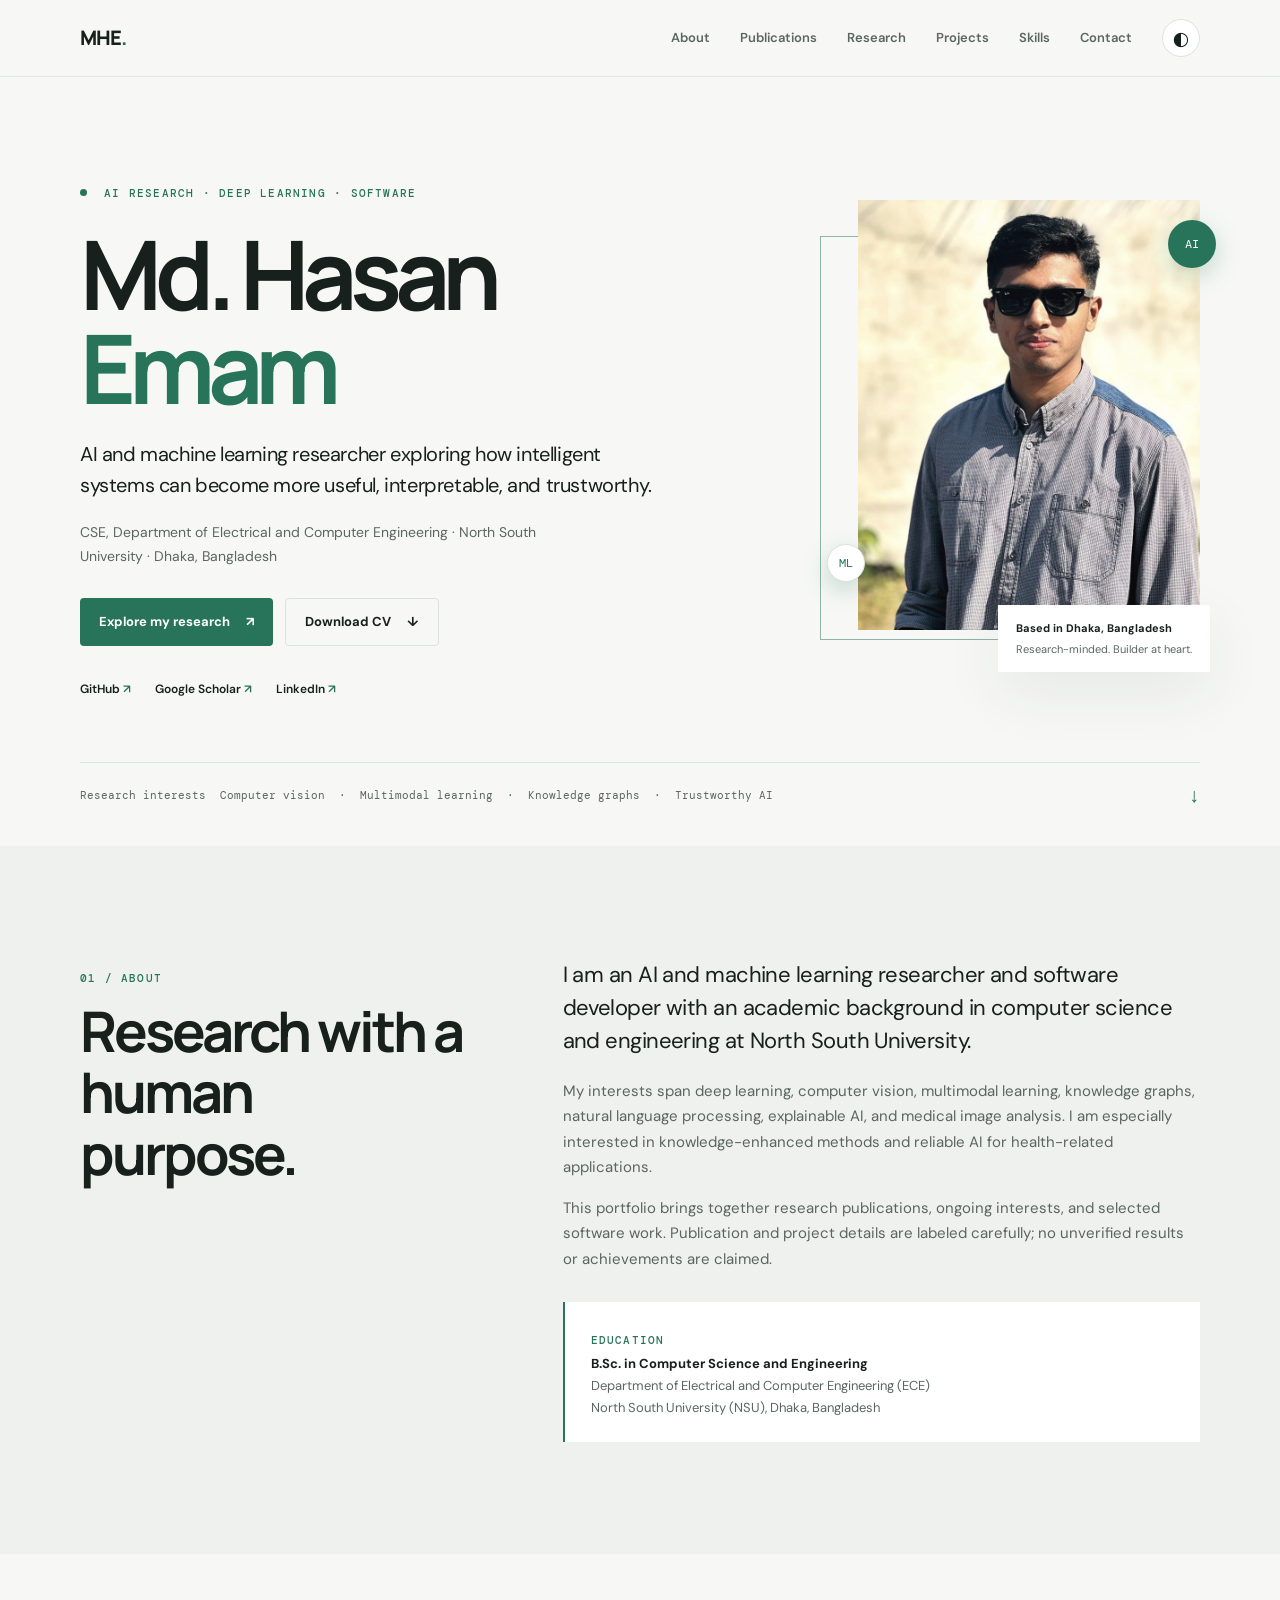
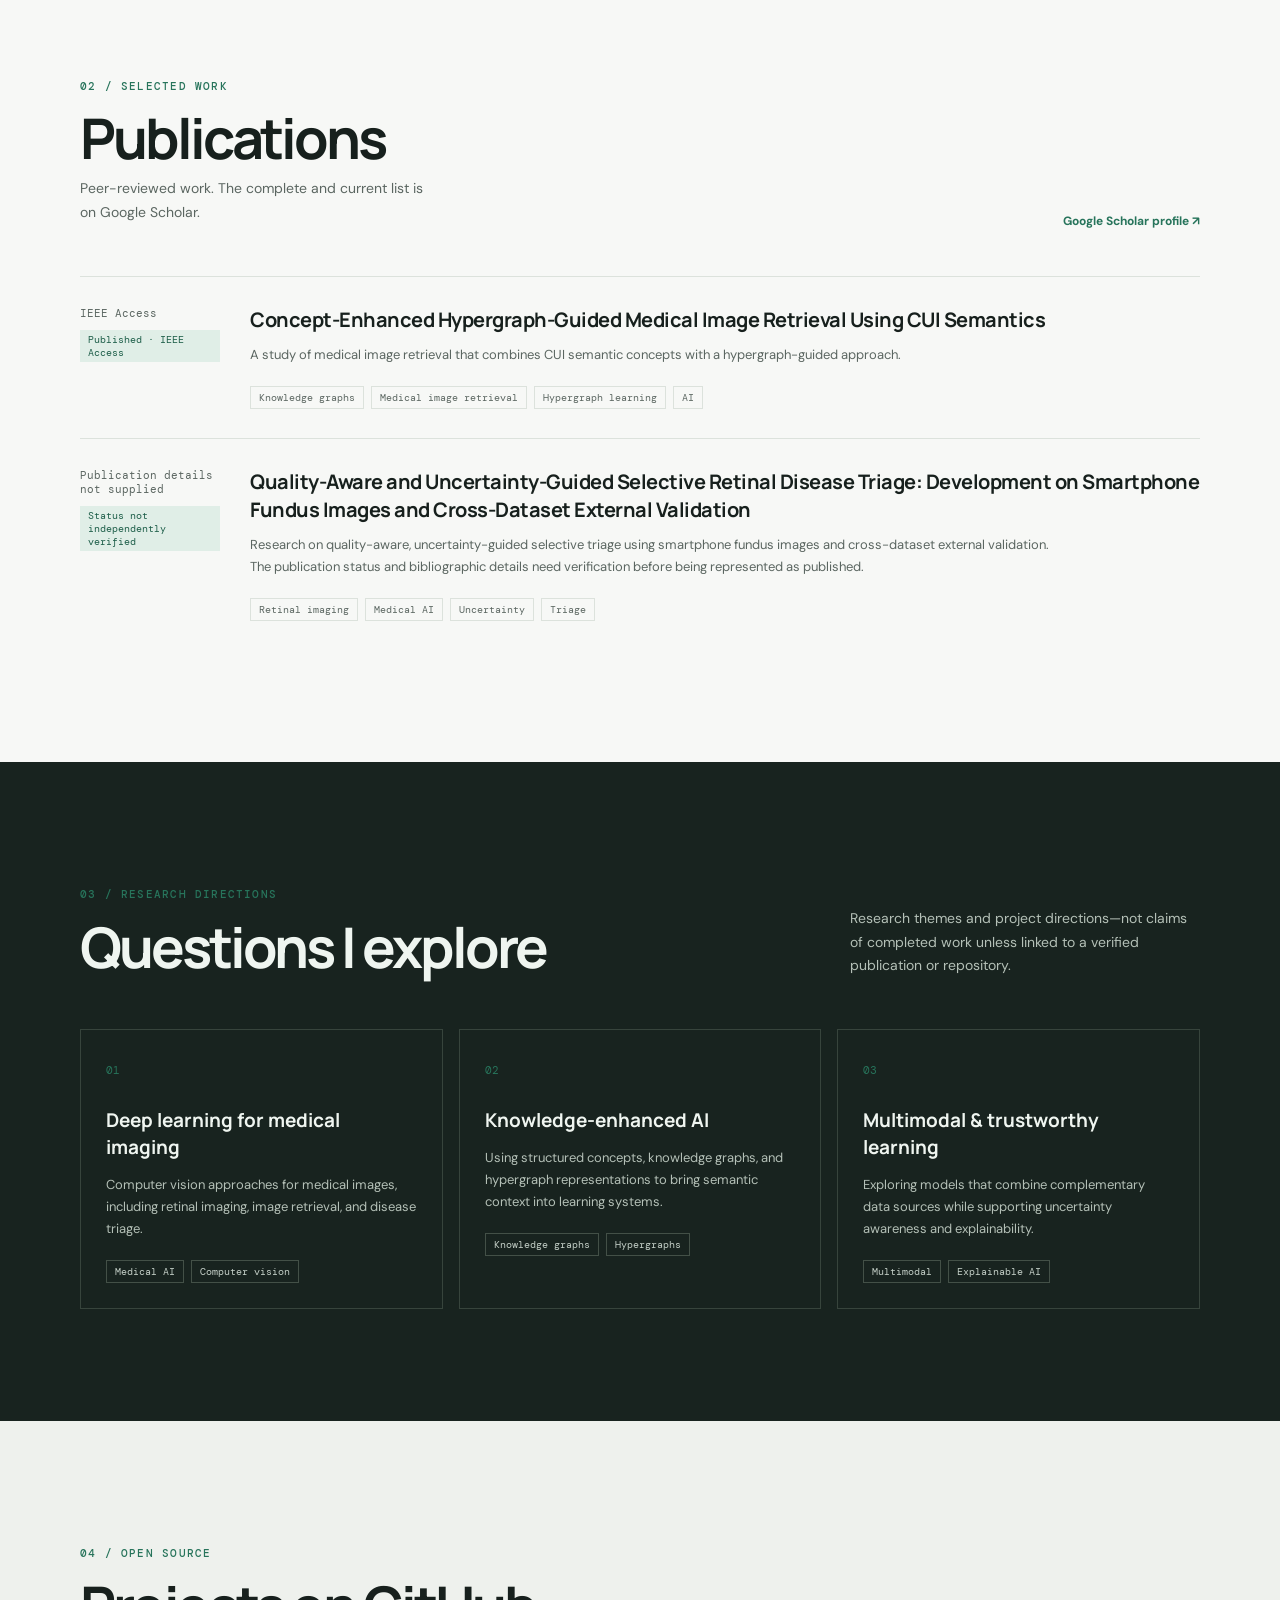
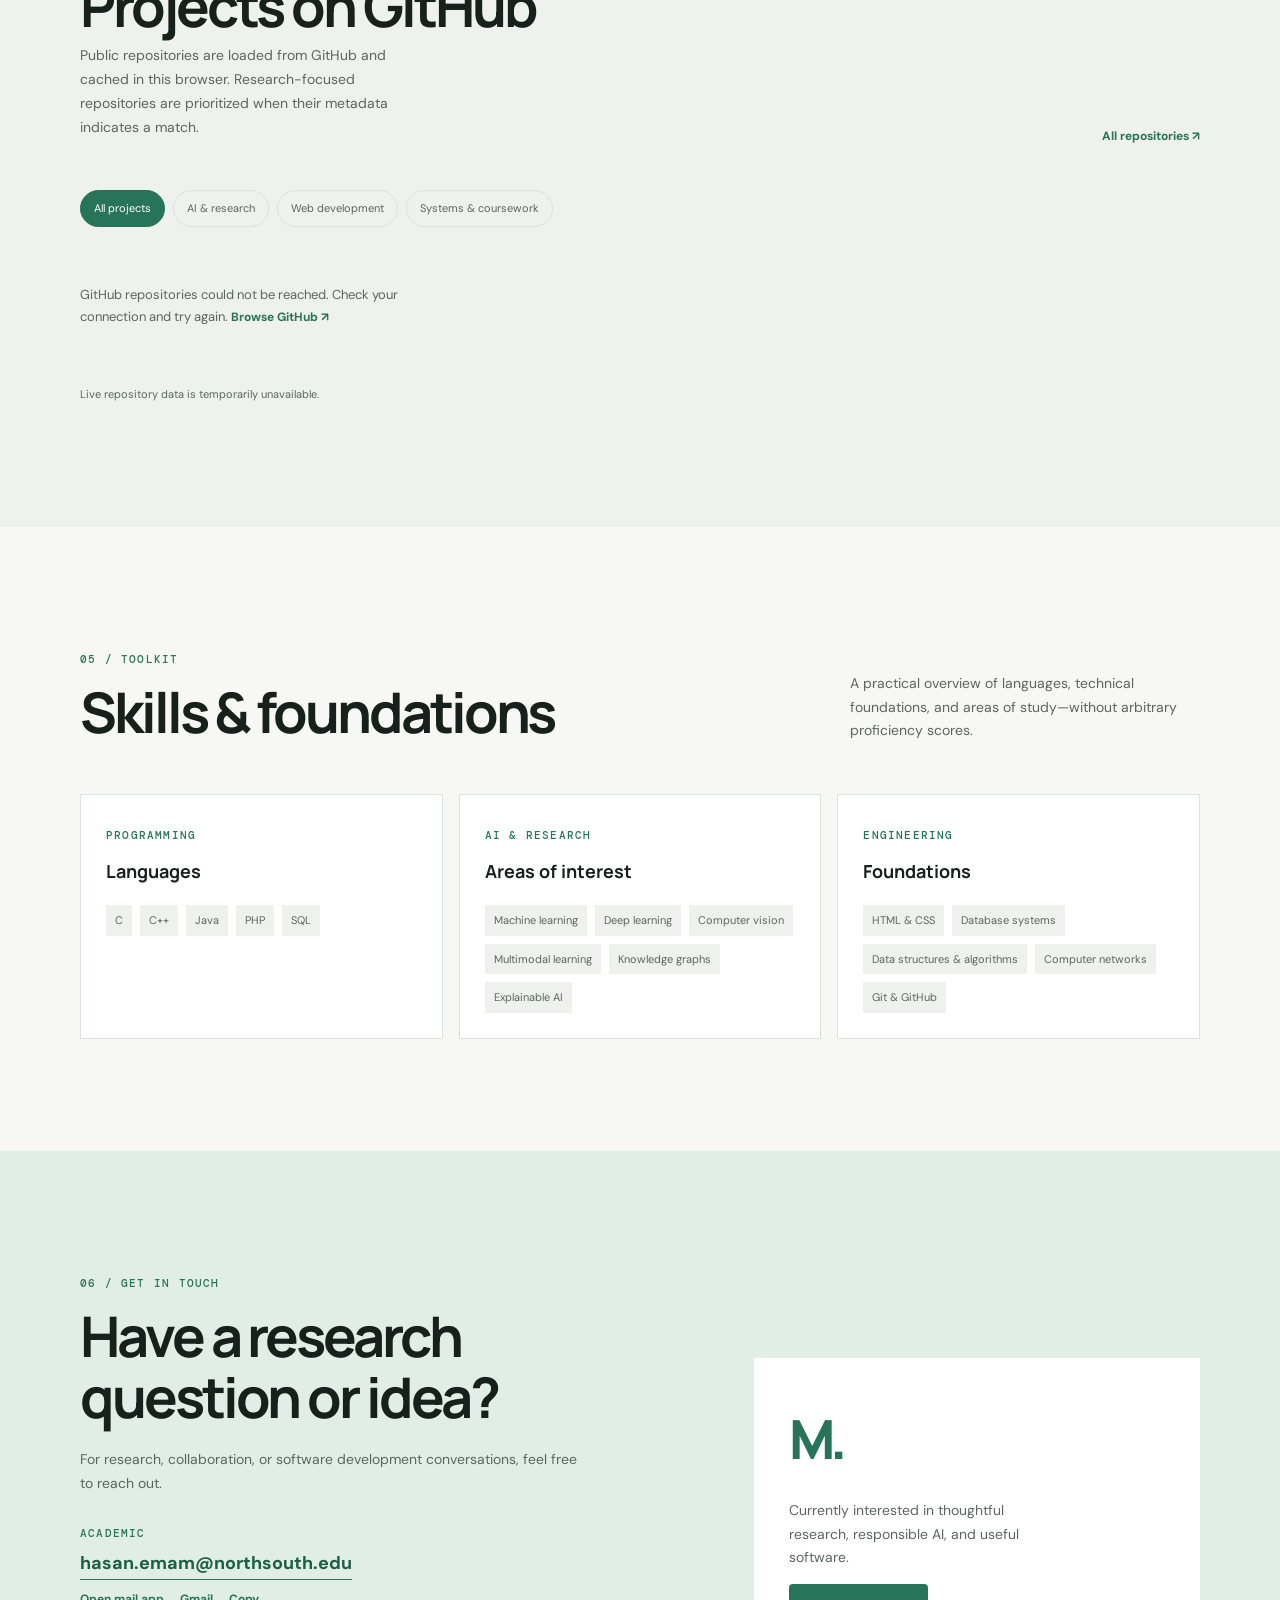
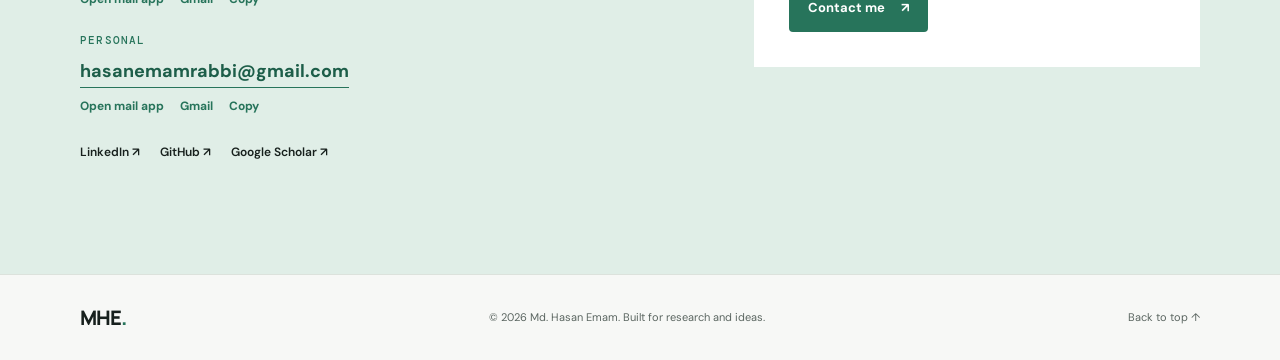
==== commit eb16acd3: "Enhance index.html with scroll progress and theme script Added a scroll progress indicator and updat" ====
--- a/index.html
+++ b/index.html
@@ -19,7 +19,7 @@
   <link rel="preconnect" href="https://fonts.googleapis.com">
   <link rel="preconnect" href="https://fonts.gstatic.com" crossorigin>
   <link rel="stylesheet" href="https://fonts.googleapis.com/css2?family=DM+Mono:wght@400;500&family=DM+Sans:wght@400;500;600;700&family=Manrope:wght@400;500;600;700;800&display=swap">
-  <script>try{var t=localStorage.getItem('portfolio-theme');if(t)document.documentElement.dataset.theme=t;else if(matchMedia('(prefers-color-scheme: dark)').matches)document.documentElement.dataset.theme='dark'}catch(e){}</script>
+  <script>document.documentElement.classList.add('js');setTimeout(function(){if(!document.documentElement.classList.contains('motion-ready'))document.documentElement.classList.remove('js')},3500);try{var t=localStorage.getItem('portfolio-theme');if(t)document.documentElement.dataset.theme=t;else if(matchMedia('(prefers-color-scheme: dark)').matches)document.documentElement.dataset.theme='dark'}catch(e){}</script>
   <link rel="stylesheet" href="styles.css">
   <script type="application/ld+json">
   {
@@ -36,6 +36,7 @@
   <script src="app.js" defer></script>
 </head>
 <body>
+  <div class="scroll-progress" aria-hidden="true"></div>
   <a class="skip-link" href="#main">Skip to content</a>
   <header class="site-header">
     <div class="wrap nav-wrap">
--- a/styles.css
+++ b/styles.css
@@ -1,6 +1,6 @@
 :root{color-scheme:light;--bg:#f7f8f6;--surface:#fff;--surface-2:#eef1ed;--ink:#17201d;--muted:#5b6661;--on-accent:#fff;--line:#dce2dc;--accent:#27745b;--accent-dark:#1d5e49;--accent-soft:#e0eee7;--dark:#18231f;--shadow:0 20px 60px rgba(34,53,43,.08);--sans:'DM Sans',system-ui,-apple-system,'Segoe UI',Roboto,sans-serif;--display:'Manrope',system-ui,-apple-system,'Segoe UI',Roboto,sans-serif;--mono:'DM Mono',ui-monospace,SFMono-Regular,Menlo,Consolas,monospace}
 :root[data-theme="dark"]{color-scheme:dark;--bg:#111714;--surface:#19221e;--surface-2:#202b25;--ink:#edf2ed;--muted:#a3b0a7;--on-accent:#0d1310;--line:#344239;--accent:#75c5a0;--accent-dark:#8ed6b3;--accent-soft:#263e32;--dark:#0d1310;--shadow:0 20px 60px rgba(0,0,0,.2)}
-*{box-sizing:border-box}html{scroll-behavior:smooth;scroll-padding-top:90px}body{margin:0;overflow-x:hidden;background:var(--bg);color:var(--ink);font-family:var(--sans);font-size:16px;line-height:1.7;-webkit-font-smoothing:antialiased}a{color:inherit;text-decoration:none}button{font:inherit}.wrap{width:min(1120px,calc(100% - 48px));margin-inline:auto}.section{padding:112px 0}.section-muted{background:var(--surface-2)}.section-dark{background:var(--dark);color:#eff5f0}.skip-link{position:absolute;top:-50px;left:16px;background:var(--ink);color:var(--bg);padding:10px 16px;z-index:20}.skip-link:focus{top:12px}.site-header{position:sticky;top:0;z-index:10;background:var(--bg);background:color-mix(in srgb,var(--bg) 90%,transparent);-webkit-backdrop-filter:blur(16px);backdrop-filter:blur(16px);border-bottom:1px solid color-mix(in srgb,var(--line) 75%,transparent)}.nav-wrap{height:76px;display:flex;align-items:center;justify-content:space-between}.wordmark{font-family:var(--display);font-size:20px;font-weight:800;letter-spacing:-1px}.wordmark span{color:var(--accent)}nav{display:flex;align-items:center;gap:30px}nav>a{font-size:13px;font-weight:600;color:var(--muted);transition:color .2s}nav>a:hover,.text-link:hover,.contact-profiles a:hover{color:var(--accent)}.theme-toggle,.menu-toggle{border:1px solid var(--line);background:var(--surface);color:var(--ink);border-radius:50%;width:38px;height:38px;cursor:pointer}.theme-toggle{font-size:19px;line-height:1}.menu-toggle{display:none}.hero.section{padding-top:96px;padding-bottom:38px}.hero-grid{display:grid;grid-template-columns:1.12fr .88fr;gap:72px;align-items:center;min-height:510px}.eyebrow,.card-label{font-family:var(--mono);font-size:11px;letter-spacing:.11em;text-transform:uppercase;color:var(--accent);font-weight:500}.status-dot{display:inline-block;width:7px;height:7px;background:var(--accent);border-radius:50%;margin:0 9px 1px 0}.hero h1{font-family:var(--display);font-size:clamp(58px,8vw,96px);letter-spacing:-.075em;line-height:.98;margin:24px 0}.hero h1 span{color:var(--accent)}.hero-lead{font-size:20px;line-height:1.55;max-width:580px;letter-spacing:-.02em}.hero-note,.section-intro{font-size:14px;color:var(--muted);max-width:510px}.hero-actions{display:flex;gap:12px;flex-wrap:wrap;margin-top:30px}.button{min-height:48px;display:inline-flex;align-items:center;justify-content:center;gap:16px;padding:0 19px;border-radius:4px;font-size:13px;font-weight:700;transition:transform .2s,background .2s}.button:hover{transform:translateY(-2px)}.button-primary{background:var(--accent);color:var(--on-accent)}.button-primary:hover{background:var(--accent-dark)}.button-quiet{border:1px solid var(--line)}.social-links{display:flex;gap:24px;margin-top:33px}.social-links a,.contact-profiles a{font-size:12px;font-weight:600}.social-links span{color:var(--accent)}.hero-visual{position:relative;max-width:380px;justify-self:end;width:100%}.portrait-frame{position:relative;padding:0 0 42px 38px}.portrait-frame:before{content:"";position:absolute;left:0;top:36px;width:80%;height:85%;border:1px solid var(--accent);opacity:.5}.portrait-frame img{display:block;width:100%;height:430px;object-fit:cover;object-position:center 25%;position:relative;filter:saturate(.8)}.portrait-caption{position:absolute;bottom:0;right:-10px;background:var(--surface);box-shadow:var(--shadow);padding:14px 18px;display:grid;gap:2px;font-size:11px;color:var(--muted)}.portrait-caption span:first-child{color:var(--ink);font-weight:700}.orbit{position:absolute;border-radius:50%;display:grid;place-items:center;background:var(--accent);color:var(--on-accent);font:12px var(--mono);box-shadow:0 8px 25px rgba(39,116,91,.25)}.orbit-one{width:48px;height:48px;top:20px;right:-16px}.orbit-two{width:38px;height:38px;bottom:90px;left:7px;background:var(--surface);color:var(--accent);border:1px solid var(--line)}.hero-bottom{display:grid;grid-template-columns:140px 1fr 30px;align-items:center;border-top:1px solid var(--line);padding-top:19px;margin-top:62px;font:11px var(--mono);color:var(--muted)}.hero-bottom p{margin:0}.hero-bottom i{font-style:normal;color:var(--accent);padding:0 7px}.hero-bottom>a{font-size:20px;color:var(--accent);text-align:right}.about-grid{display:grid;grid-template-columns:.75fr 1.25fr;gap:100px}.section h2{font-family:var(--display);font-size:clamp(36px,5vw,56px);line-height:1.1;letter-spacing:-.055em;margin:12px 0 20px}.about-copy p{color:var(--muted);font-size:15px}.about-copy .large-copy{font-size:22px;line-height:1.5;color:var(--ink);letter-spacing:-.025em;margin-top:0}.education-card{margin-top:30px;background:var(--surface);padding:23px 26px;border-left:2px solid var(--accent)}.education-card h3,.legacy-project h3{font-size:16px;margin:9px 0 5px}.education-card p{font-size:13px;margin:0}.section-heading{display:flex;justify-content:space-between;align-items:end;gap:30px;margin-bottom:44px}.section-heading h2{margin-bottom:8px}.section-heading .section-intro{margin:0 0 7px;max-width:350px}.text-link{font-size:12px;font-weight:700;color:var(--accent);white-space:nowrap}.publication-list{display:grid;gap:0}.publication-card{display:grid;grid-template-columns:140px 1fr;gap:30px;padding:29px 0;border-top:1px solid var(--line)}.publication-meta{font:11px var(--mono);color:var(--muted)}.publication-meta strong{display:block;color:var(--accent);font-weight:500;margin-bottom:8px}.publication-card h3{font-family:var(--display);font-size:20px;line-height:1.4;margin:0 0 10px;letter-spacing:-.025em}.publication-card p{color:var(--muted);font-size:13px;margin:0 0 14px;max-width:800px}.publication-links{display:flex;gap:18px;flex-wrap:wrap}.publication-links a{font-size:12px;color:var(--accent);font-weight:700}.publication-status{display:inline-flex;background:var(--accent-soft);color:var(--accent-dark);padding:3px 8px;margin-top:10px;font:10px var(--mono)}.sync-note{display:flex;justify-content:space-between;gap:16px;align-items:center;color:var(--muted);font-size:11px;margin-top:24px}.text-button{background:none;border:0;color:var(--accent);cursor:pointer;font-size:12px;font-weight:700}.text-button:disabled{opacity:.55;cursor:wait}.research-grid{display:grid;grid-template-columns:repeat(3,1fr);gap:16px}.research-card{border:1px solid #37443c;padding:25px;min-height:250px;transition:border-color .2s,transform .2s}.research-card:hover{border-color:var(--accent);transform:translateY(-3px)}.research-card>span{font:11px var(--mono);color:var(--accent)}.research-card h3{font-family:var(--display);font-size:19px;line-height:1.4;margin:25px 0 10px}.research-card p{color:#b4c0b7;font-size:13px}.tag-list{display:flex;gap:7px;flex-wrap:wrap;margin-top:20px}.tag-list span{font:10px var(--mono);border:1px solid var(--line);padding:4px 8px;color:var(--muted)}.research-card .tag-list span{border-color:#435047;color:#c5d0c8}.filter-row{display:flex;gap:8px;flex-wrap:wrap;margin-bottom:24px}.filter-chip{border:1px solid var(--line);background:transparent;color:var(--muted);padding:8px 13px;border-radius:30px;cursor:pointer;font-size:11px}.filter-chip.active,.filter-chip:hover{background:var(--accent);color:var(--on-accent);border-color:var(--accent)}.project-grid{display:grid;grid-template-columns:repeat(3,1fr);gap:14px}.project-card{background:var(--surface);border:1px solid var(--line);padding:22px;display:flex;flex-direction:column;min-height:225px;transition:transform .2s,box-shadow .2s}.project-card:hover{transform:translateY(-3px);box-shadow:var(--shadow)}.project-card h3{font-size:16px;line-height:1.4;overflow-wrap:anywhere;margin:11px 0 8px}.project-card p{color:var(--muted);font-size:12px;line-height:1.6;margin:0 0 16px}.project-card .project-bottom{margin-top:auto;display:flex;justify-content:space-between;gap:12px;align-items:center}.project-card .language{font:10px var(--mono);color:var(--accent)}.project-card .repo-stats{font:10px var(--mono);color:var(--muted)}.repo-topics{margin-top:10px}.repo-topics span{display:inline-block;font:9px var(--mono);color:var(--muted);padding:2px 6px;border:1px solid var(--line);margin:3px 4px 0 0}.legacy-project{display:flex;justify-content:space-between;align-items:center;gap:20px;border-top:1px solid var(--line);margin-top:38px;padding-top:24px}.legacy-project h3,.legacy-project p{margin-bottom:0}.legacy-project p{color:var(--muted);font-size:12px}.skills-grid{display:grid;grid-template-columns:repeat(3,1fr);gap:16px}.skill-group{background:var(--surface);border:1px solid var(--line);padding:25px}.skill-group h3{font-family:var(--display);font-size:18px;margin:9px 0 18px}.skill-list{display:flex;flex-wrap:wrap;list-style:none;padding:0;margin:0;gap:8px}.skill-list li{font-size:11px;padding:6px 9px;background:var(--surface-2);color:var(--muted)}.contact-section{background:var(--accent-soft)}.contact-grid{display:grid;grid-template-columns:1fr .75fr;gap:80px;align-items:center}.contact-section .section-intro{margin:18px 0 28px}.email-link{font-size:18px;font-weight:700;color:var(--accent-dark);border-bottom:1px solid var(--accent);padding-bottom:4px}.contact-profiles{display:flex;gap:20px;margin-top:25px}.contact-aside{background:var(--surface);padding:35px;min-height:260px;display:flex;flex-direction:column;align-items:flex-start;justify-content:center}.contact-mark{font-family:var(--display);font-size:54px;font-weight:800;letter-spacing:-.1em;color:var(--accent)}.contact-aside p{max-width:270px;color:var(--muted);font-size:14px}.site-footer{border-top:1px solid var(--line);padding:22px 0}.footer-inner{display:flex;justify-content:space-between;align-items:center}.footer-inner p,.footer-inner>a:last-child{font-size:11px;color:var(--muted)}.sync-note:empty{display:none}.loading-note{color:var(--muted);font-size:13px}.empty-note{color:var(--muted);font-size:13px;padding:20px 0}.section-dark .section-intro{color:#b4c0b7}
+*{box-sizing:border-box}html{scroll-behavior:smooth;scroll-padding-top:90px}body{margin:0;overflow-x:hidden;background:var(--bg);color:var(--ink);font-family:var(--sans);font-size:16px;line-height:1.7;-webkit-font-smoothing:antialiased}a{color:inherit;text-decoration:none}button{font:inherit}.wrap{width:min(1120px,calc(100% - 48px));margin-inline:auto}.section{padding:112px 0}.section-muted{background:var(--surface-2)}.section-dark{background:var(--dark);color:#eff5f0}.skip-link{position:absolute;top:-50px;left:16px;background:var(--ink);color:var(--bg);padding:10px 16px;z-index:20}.skip-link:focus{top:12px}.site-header{position:sticky;top:0;z-index:10;background:var(--bg);background:color-mix(in srgb,var(--bg) 90%,transparent);-webkit-backdrop-filter:blur(16px);backdrop-filter:blur(16px);border-bottom:1px solid color-mix(in srgb,var(--line) 75%,transparent)}.nav-wrap{height:76px;display:flex;align-items:center;justify-content:space-between}.wordmark{font-family:var(--display);font-size:20px;font-weight:800;letter-spacing:-1px}.wordmark span{color:var(--accent)}nav{display:flex;align-items:center;gap:30px}nav>a{font-size:13px;font-weight:600;color:var(--muted);transition:color .2s}nav>a:hover,.text-link:hover,.contact-profiles a:hover{color:var(--accent)}.theme-toggle,.menu-toggle{border:1px solid var(--line);background:var(--surface);color:var(--ink);border-radius:50%;width:38px;height:38px;cursor:pointer}.theme-toggle{font-size:19px;line-height:1}.menu-toggle{display:none}.hero.section{padding-top:96px;padding-bottom:38px}.hero-grid{display:grid;grid-template-columns:1.12fr .88fr;gap:72px;align-items:center;min-height:510px}.eyebrow,.card-label{font-family:var(--mono);font-size:11px;letter-spacing:.11em;text-transform:uppercase;color:var(--accent);font-weight:500}.status-dot{display:inline-block;width:7px;height:7px;background:var(--accent);border-radius:50%;margin:0 9px 1px 0}.hero h1{font-family:var(--display);font-size:clamp(58px,8vw,96px);letter-spacing:-.075em;line-height:.98;margin:24px 0}.hero h1 span{color:var(--accent)}.hero-lead{font-size:20px;line-height:1.55;max-width:580px;letter-spacing:-.02em}.hero-note,.section-intro{font-size:14px;color:var(--muted);max-width:510px}.hero-actions{display:flex;gap:12px;flex-wrap:wrap;margin-top:30px}.button{min-height:48px;display:inline-flex;align-items:center;justify-content:center;gap:16px;padding:0 19px;border-radius:4px;font-size:13px;font-weight:700;transition:transform .2s,background .2s}.button:hover{transform:translateY(-2px)}.button-primary{background:var(--accent);color:var(--on-accent)}.button-primary:hover{background:var(--accent-dark)}.button-quiet{border:1px solid var(--line)}.social-links{display:flex;gap:24px;margin-top:33px}.social-links a,.contact-profiles a{font-size:12px;font-weight:600}.social-links span{color:var(--accent)}.hero-visual{position:relative;max-width:380px;justify-self:end;width:100%}.portrait-frame{position:relative;padding:0 0 42px 38px}.portrait-frame:before{content:"";position:absolute;left:0;top:36px;width:80%;height:85%;border:1px solid var(--accent);opacity:.5}.portrait-frame img{display:block;width:100%;height:430px;object-fit:cover;object-position:center 25%;position:relative;filter:saturate(.8)}.portrait-caption{position:absolute;bottom:0;right:-10px;background:var(--surface);box-shadow:var(--shadow);padding:14px 18px;display:grid;gap:2px;font-size:11px;color:var(--muted)}.portrait-caption span:first-child{color:var(--ink);font-weight:700}.orbit{position:absolute;border-radius:50%;display:grid;place-items:center;background:var(--accent);color:var(--on-accent);font:12px var(--mono);box-shadow:0 8px 25px rgba(39,116,91,.25)}.orbit-one{width:48px;height:48px;top:20px;right:-16px}.orbit-two{width:38px;height:38px;bottom:90px;left:7px;background:var(--surface);color:var(--accent);border:1px solid var(--line)}.hero-bottom{display:grid;grid-template-columns:140px 1fr 30px;align-items:center;border-top:1px solid var(--line);padding-top:19px;margin-top:62px;font:11px var(--mono);color:var(--muted)}.hero-bottom p{margin:0}.hero-bottom i{font-style:normal;color:var(--accent);padding:0 7px}.hero-bottom>a{font-size:20px;color:var(--accent);text-align:right}.about-grid{display:grid;grid-template-columns:.75fr 1.25fr;gap:100px}.section h2{font-family:var(--display);font-size:clamp(36px,5vw,56px);line-height:1.1;letter-spacing:-.055em;margin:12px 0 20px}.about-copy p{color:var(--muted);font-size:15px}.about-copy .large-copy{font-size:22px;line-height:1.5;color:var(--ink);letter-spacing:-.025em;margin-top:0}.education-card{margin-top:30px;background:var(--surface);padding:23px 26px;border-left:2px solid var(--accent)}.education-card h3,.education-card p{font-size:13px;margin:0}.section-heading{display:flex;justify-content:space-between;align-items:end;gap:30px;margin-bottom:44px}.section-heading h2{margin-bottom:8px}.section-heading .section-intro{margin:0 0 7px;max-width:350px}.text-link{font-size:12px;font-weight:700;color:var(--accent);white-space:nowrap}.publication-list{display:grid;gap:0}.publication-card{display:grid;grid-template-columns:140px 1fr;gap:30px;padding:29px 0;border-top:1px solid var(--line)}.publication-meta{font:11px var(--mono);color:var(--muted)}.publication-meta strong{display:block;color:var(--accent);font-weight:500;margin-bottom:8px}.publication-card h3{font-family:var(--display);font-size:20px;line-height:1.4;margin:0 0 10px;letter-spacing:-.025em}.publication-card p{color:var(--muted);font-size:13px;margin:0 0 14px;max-width:800px}.publication-links{display:flex;gap:18px;flex-wrap:wrap}.publication-links a{font-size:12px;color:var(--accent);font-weight:700}.publication-status{display:inline-flex;background:var(--accent-soft);color:var(--accent-dark);padding:3px 8px;margin-top:10px;font:10px var(--mono)}.sync-note{display:flex;justify-content:space-between;gap:16px;align-items:center;color:var(--muted);font-size:11px;margin-top:24px}.text-button{background:none;border:0;color:var(--accent);cursor:pointer;font-size:12px;font-weight:700}.text-button:disabled{opacity:.55;cursor:wait}.research-grid{display:grid;grid-template-columns:repeat(3,1fr);gap:16px}.research-card{border:1px solid #37443c;padding:25px;min-height:250px;transition:border-color .2s,transform .2s}.research-card:hover{border-color:var(--accent);transform:translateY(-3px)}.research-card>span{font:11px var(--mono);color:var(--accent)}.research-card h3{font-family:var(--display);font-size:19px;line-height:1.4;margin:25px 0 10px}.research-card p{color:#b4c0b7;font-size:13px}.tag-list{display:flex;gap:7px;flex-wrap:wrap;margin-top:20px}.tag-list span{font:10px var(--mono);border:1px solid var(--line);padding:4px 8px;color:var(--muted)}.research-card .tag-list span{border-color:#435047;color:#c5d0c8}.filter-row{display:flex;gap:8px;flex-wrap:wrap;margin-bottom:24px}.filter-chip{border:1px solid var(--line);background:transparent;color:var(--muted);padding:8px 13px;border-radius:30px;cursor:pointer;font-size:11px}.filter-chip.active,.filter-chip:hover{background:var(--accent);color:var(--on-accent);border-color:var(--accent)}.project-grid{display:grid;grid-template-columns:repeat(3,1fr);gap:14px}.project-card{background:var(--surface);border:1px solid var(--line);padding:22px;display:flex;flex-direction:column;min-height:225px;transition:transform .2s,box-shadow .2s}.project-card:hover{transform:translateY(-3px);box-shadow:var(--shadow)}.project-card h3{font-size:16px;line-height:1.4;overflow-wrap:anywhere;margin:11px 0 8px}.project-card p{color:var(--muted);font-size:12px;line-height:1.6;margin:0 0 16px}.project-card .project-bottom{margin-top:auto;display:flex;justify-content:space-between;gap:12px;align-items:center}.project-card .language{font:10px var(--mono);color:var(--accent)}.project-card .repo-stats{font:10px var(--mono);color:var(--muted)}.repo-topics{margin-top:10px}.repo-topics span{display:inline-block;font:9px var(--mono);color:var(--muted);padding:2px 6px;border:1px solid var(--line);margin:3px 4px 0 0}.skills-grid{display:grid;grid-template-columns:repeat(3,1fr);gap:16px}.skill-group{background:var(--surface);border:1px solid var(--line);padding:25px}.skill-group h3{font-family:var(--display);font-size:18px;margin:9px 0 18px}.skill-list{display:flex;flex-wrap:wrap;list-style:none;padding:0;margin:0;gap:8px}.skill-list li{font-size:11px;padding:6px 9px;background:var(--surface-2);color:var(--muted)}.contact-section{background:var(--accent-soft)}.contact-grid{display:grid;grid-template-columns:1fr .75fr;gap:80px;align-items:center}.contact-section .section-intro{margin:18px 0 28px}.email-row{margin:0 0 22px}.email-row .card-label{display:block;margin-bottom:6px}.email-actions{display:flex;gap:16px;flex-wrap:wrap;margin-top:10px}.email-actions a,.copy-btn{font-size:12px;font-weight:700;color:var(--accent);background:none;border:0;padding:0;cursor:pointer}.email-actions a:hover,.copy-btn:hover{text-decoration:underline}.email-link{overflow-wrap:anywhere;font-size:18px;font-weight:700;color:var(--accent-dark);border-bottom:1px solid var(--accent);padding-bottom:4px}.contact-profiles{display:flex;gap:20px;margin-top:25px}.contact-aside{background:var(--surface);padding:35px;min-height:260px;display:flex;flex-direction:column;align-items:flex-start;justify-content:center}.contact-mark{font-family:var(--display);font-size:54px;font-weight:800;letter-spacing:-.1em;color:var(--accent)}.contact-aside p{max-width:270px;color:var(--muted);font-size:14px}.site-footer{border-top:1px solid var(--line);padding:22px 0}.footer-inner{display:flex;justify-content:space-between;align-items:center}.footer-inner p,.footer-inner>a:last-child{font-size:11px;color:var(--muted)}.sync-note:empty{display:none}.loading-note{color:var(--muted);font-size:13px}.empty-note{color:var(--muted);font-size:13px;padding:20px 0}.section-dark .section-intro{color:#b4c0b7}
 @media(max-width:850px){.hero.section{padding-top:80px;padding-bottom:38px}.hero-grid{gap:34px}.about-grid{gap:48px}.research-grid,.project-grid{grid-template-columns:repeat(2,1fr)}nav{gap:17px}nav>a{font-size:12px}.section{padding:86px 0}}
-@media(max-width:640px){.wrap{width:min(100% - 36px,520px)}.nav-wrap{height:66px}.menu-toggle{display:grid;align-content:center;gap:5px;padding:9px}.menu-toggle span{height:1px;background:var(--ink);width:18px}nav{display:none;position:absolute;top:66px;left:0;right:0;background:var(--bg);padding:18px 22px 24px;border-bottom:1px solid var(--line);align-items:flex-start;flex-direction:column;gap:14px}nav.open{display:flex}.theme-toggle{position:absolute;right:22px;top:17px}.hero.section{padding-top:55px;padding-bottom:30px}.hero-grid{grid-template-columns:1fr;gap:35px}.hero h1{font-size:clamp(46px,17vw,68px)}.hero-lead{font-size:18px}.hero-visual{width:min(78%,330px);justify-self:center}.portrait-frame img{height:360px}.hero-bottom{grid-template-columns:1fr 24px;row-gap:5px;margin-top:38px}.hero-bottom>span{grid-column:1}.hero-bottom p{grid-column:1}.hero-bottom>a{grid-column:2;grid-row:1/3}.section{padding:72px 0}.about-grid,.contact-grid{grid-template-columns:1fr;gap:28px}.about-grid h2 br,.contact-grid h2 br{display:none}.section-heading{align-items:flex-start;flex-direction:column;gap:14px;margin-bottom:30px}.section-heading .section-intro{max-width:100%}.publication-card{grid-template-columns:1fr;gap:8px;padding:23px 0}.publication-meta strong{display:inline;margin-right:10px}.research-grid,.project-grid,.skills-grid{grid-template-columns:1fr}.research-card{min-height:0}.sync-note{align-items:flex-start;flex-direction:column}.legacy-project{align-items:flex-start;flex-direction:column}.contact-aside{min-height:220px}.footer-inner{flex-wrap:wrap;gap:12px}.footer-inner p{order:3;flex-basis:100%;margin:0}.social-links{gap:15px}.hero-bottom p{font-size:10px}.hero-bottom i{padding:0 3px}}
+@media(max-width:640px){.wrap{width:min(100% - 36px,520px)}.nav-wrap{height:66px}.menu-toggle{display:grid;align-content:center;gap:5px;padding:9px}.menu-toggle span{height:1px;background:var(--ink);width:18px}nav{display:none;position:absolute;top:66px;left:0;right:0;background:var(--bg);padding:18px 22px 24px;border-bottom:1px solid var(--line);align-items:flex-start;flex-direction:column;gap:14px}nav.open{display:flex}.theme-toggle{position:absolute;right:22px;top:17px}.hero.section{padding-top:55px;padding-bottom:30px}.hero-grid{grid-template-columns:1fr;gap:35px}.hero h1{font-size:clamp(46px,17vw,68px)}.hero-lead{font-size:18px}.hero-visual{width:min(78%,330px);justify-self:center}.portrait-frame img{height:360px}.hero-bottom{grid-template-columns:1fr 24px;row-gap:5px;margin-top:38px}.hero-bottom>span{grid-column:1}.hero-bottom p{grid-column:1}.hero-bottom>a{grid-column:2;grid-row:1/3}.section{padding:72px 0}.about-grid,.contact-grid{grid-template-columns:1fr;gap:28px}.about-grid h2 br,.contact-grid h2 br{display:none}.section-heading{align-items:flex-start;flex-direction:column;gap:14px;margin-bottom:30px}.section-heading .section-intro{max-width:100%}.publication-card{grid-template-columns:1fr;gap:8px;padding:23px 0}.publication-meta strong{display:inline;margin-right:10px}.research-grid,.project-grid,.skills-grid{grid-template-columns:1fr}.research-card{min-height:0}.sync-note{align-items:flex-start;flex-direction:column}.contact-aside{min-height:220px}.footer-inner{flex-wrap:wrap;gap:12px}.footer-inner p{order:3;flex-basis:100%;margin:0}.social-links{gap:15px}.hero-bottom p{font-size:10px}.hero-bottom i{padding:0 3px}}
 @media(prefers-reduced-motion:reduce){*,*::before,*::after{scroll-behavior:auto!important;transition:none!important;animation:none!important}}
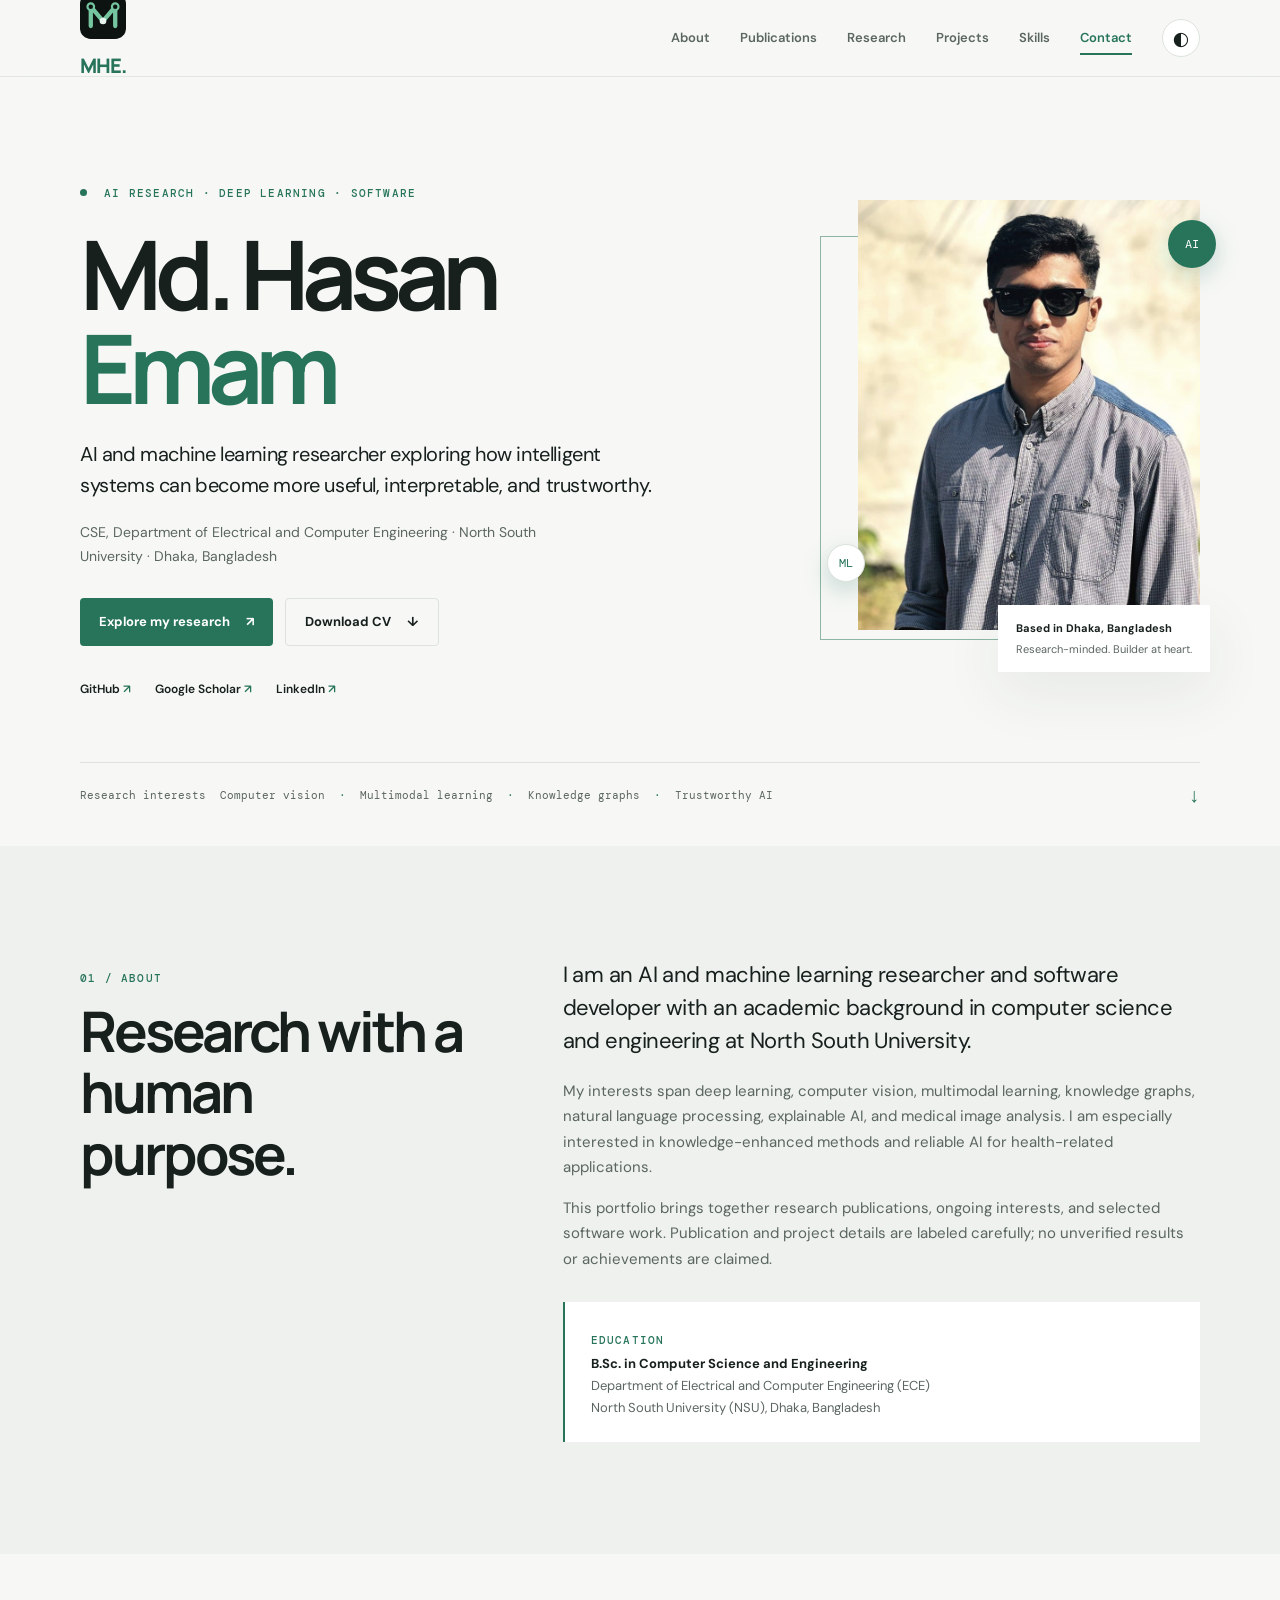
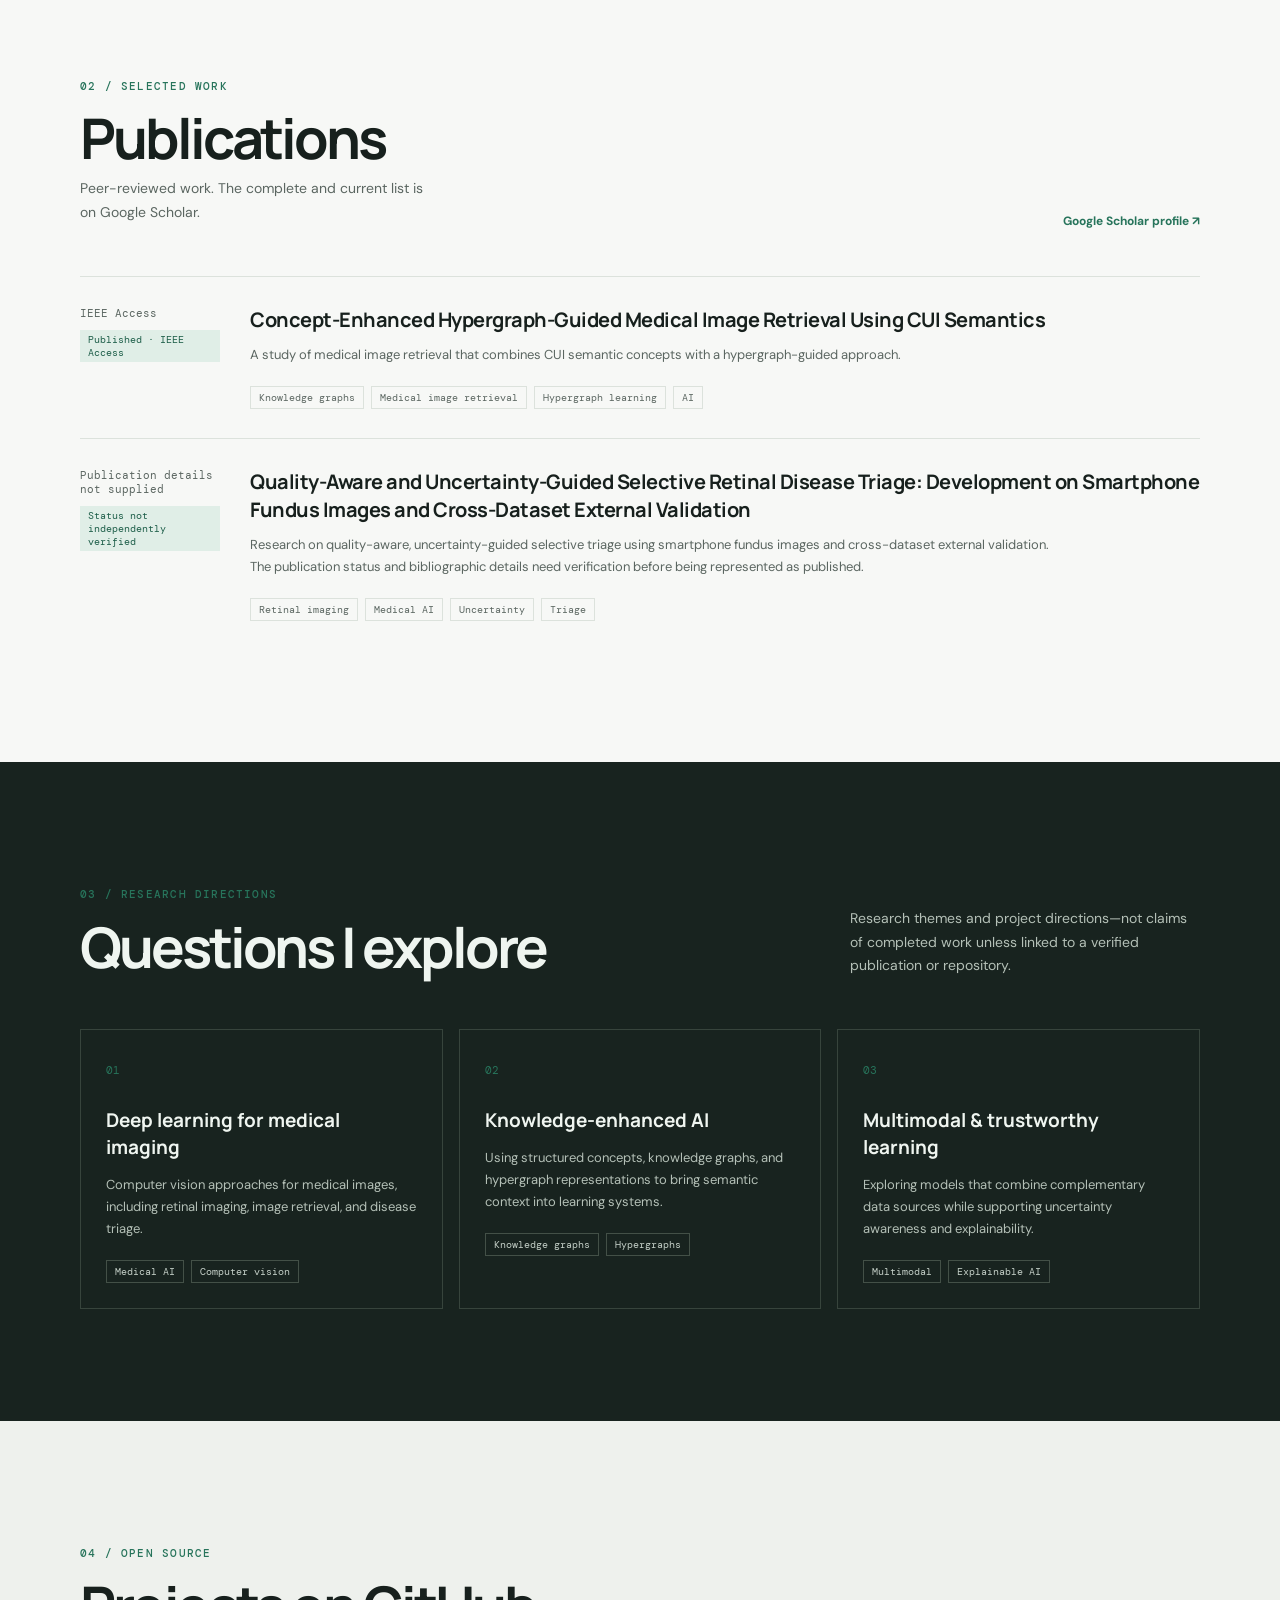
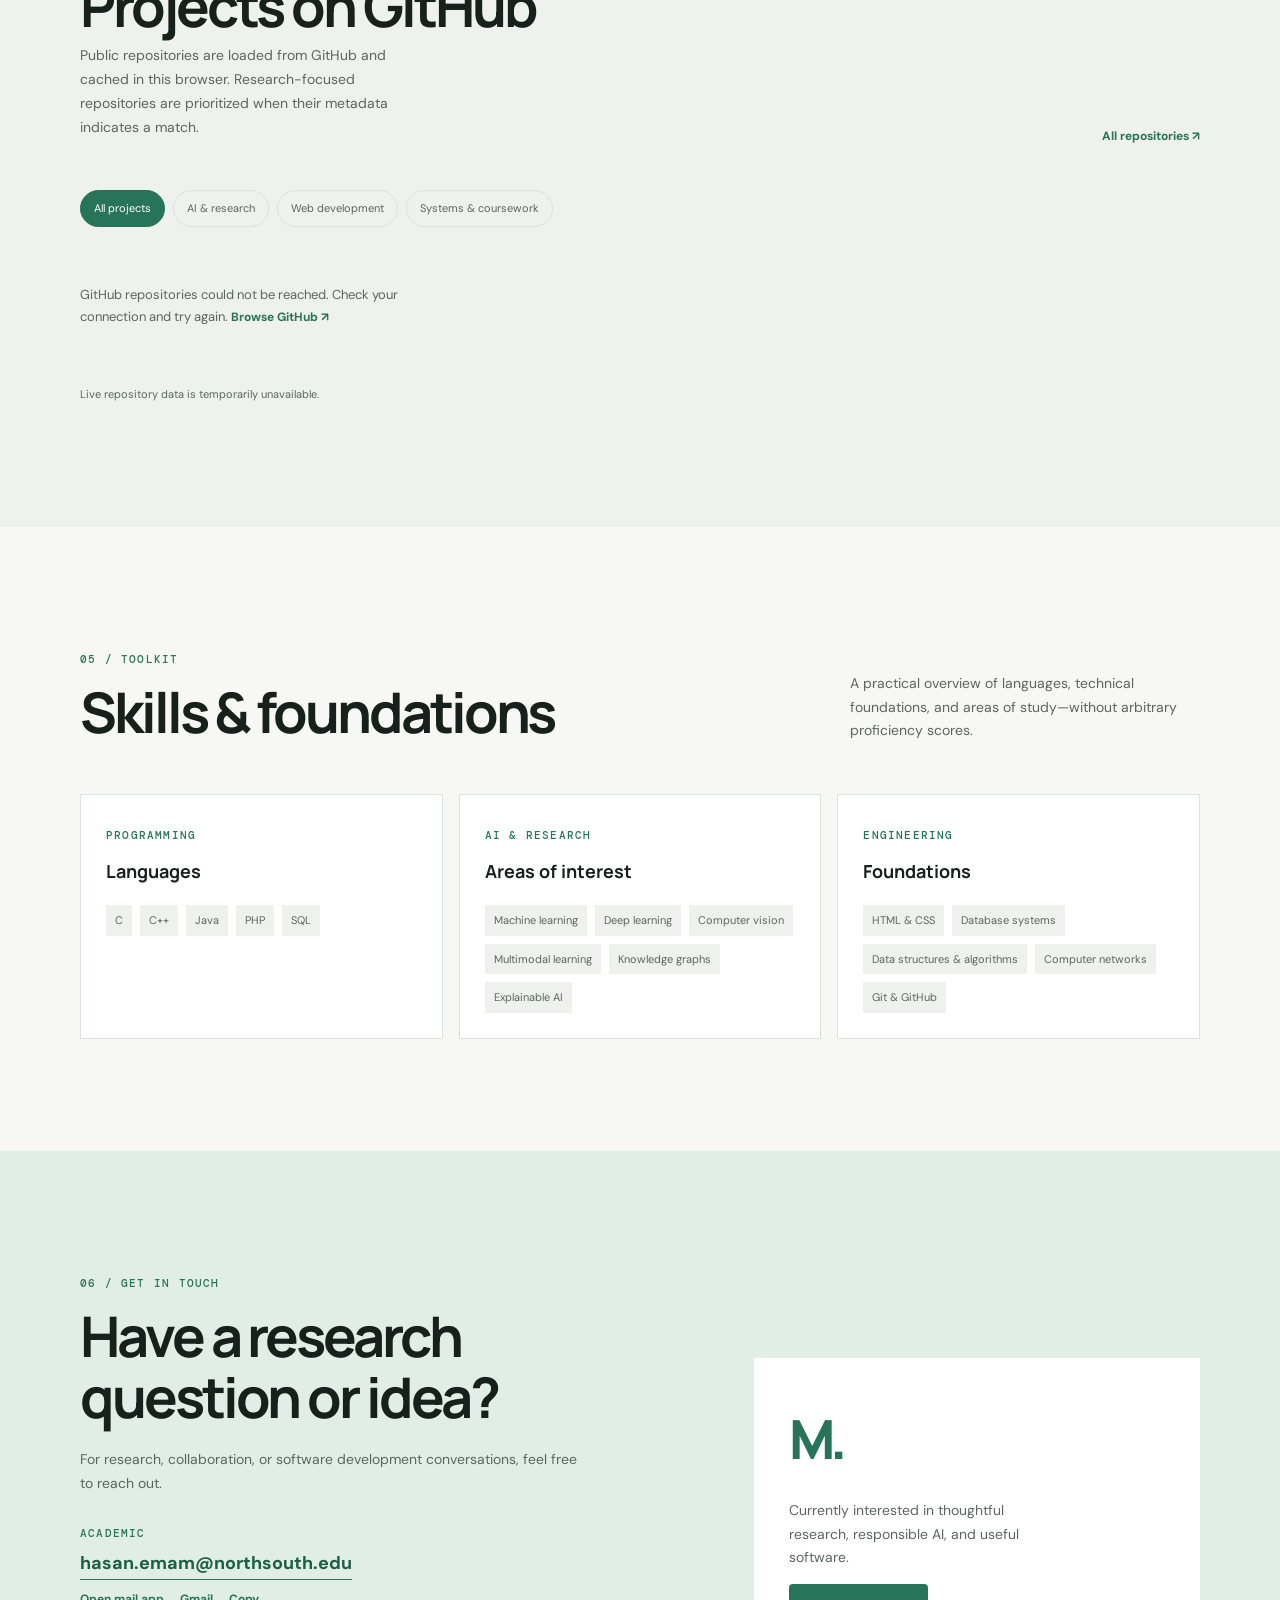
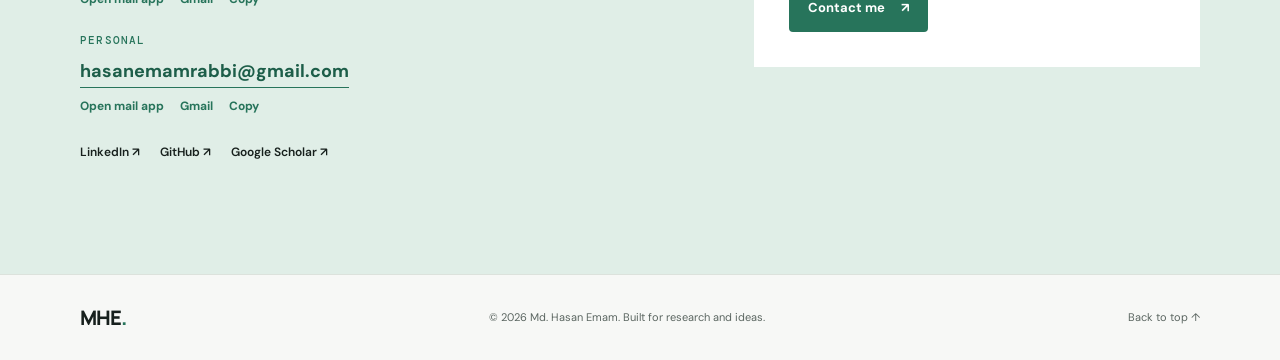
==== commit e23353ca: "Update favicon links and add logo to header" ====
--- a/index.html
+++ b/index.html
@@ -14,7 +14,9 @@
   <meta name="twitter:image" content="https://mdhasanemam.github.io/mdhasanemamrabbyportfolio/usuer.jpg">
   <title>Md. Hasan Emam — AI Researcher & Software Developer</title>
   <link rel="canonical" href="https://mdhasanemam.github.io/mdhasanemamrabbyportfolio/">
-  <link rel="icon" type="image/jpeg" href="photo_2024-04-22_18-15-36.jpg">
+  <link rel="icon" href="favicon.svg" type="image/svg+xml">
+  <link rel="icon" href="favicon.ico" sizes="48x48 32x32 16x16">
+  <link rel="apple-touch-icon" href="apple-touch-icon.png">
   <link rel="preconnect" href="https://api.github.com" crossorigin>
   <link rel="preconnect" href="https://fonts.googleapis.com">
   <link rel="preconnect" href="https://fonts.gstatic.com" crossorigin>
@@ -40,7 +42,7 @@
   <a class="skip-link" href="#main">Skip to content</a>
   <header class="site-header">
     <div class="wrap nav-wrap">
-      <a class="wordmark" href="#home" aria-label="Md. Hasan Emam home">MHE<span>.</span></a>
+      <a class="wordmark" href="#home" aria-label="Md. Hasan Emam home"><svg class="wordmark-logo" viewBox="0 0 64 64" aria-hidden="true" focusable="false"><rect width="64" height="64" rx="15" fill="#0d1310"/><path d="M15 46V19l17 20 17-20v27" fill="none" stroke="#75c5a0" stroke-width="6" stroke-linecap="round" stroke-linejoin="round"/><circle cx="15" cy="19" r="4.6" fill="#0d1310" stroke="#75c5a0" stroke-width="3"/><circle cx="49" cy="19" r="4.6" fill="#0d1310" stroke="#75c5a0" stroke-width="3"/><circle cx="32" cy="39" r="4.6" fill="#e8f5ee"/></svg><span class="wordmark-text">MHE<span>.</span></span></a>
       <button class="menu-toggle" type="button" aria-expanded="false" aria-controls="primary-nav" aria-label="Toggle navigation"><span></span><span></span></button>
       <nav id="primary-nav" aria-label="Primary navigation">
         <a href="#about">About</a><a href="#publications">Publications</a><a href="#research">Research</a><a href="#projects">Projects</a><a href="#skills">Skills</a><a href="#contact">Contact</a>
--- a/styles.css
+++ b/styles.css
@@ -4,3 +4,39 @@
 @media(max-width:850px){.hero.section{padding-top:80px;padding-bottom:38px}.hero-grid{gap:34px}.about-grid{gap:48px}.research-grid,.project-grid{grid-template-columns:repeat(2,1fr)}nav{gap:17px}nav>a{font-size:12px}.section{padding:86px 0}}
 @media(max-width:640px){.wrap{width:min(100% - 36px,520px)}.nav-wrap{height:66px}.menu-toggle{display:grid;align-content:center;gap:5px;padding:9px}.menu-toggle span{height:1px;background:var(--ink);width:18px}nav{display:none;position:absolute;top:66px;left:0;right:0;background:var(--bg);padding:18px 22px 24px;border-bottom:1px solid var(--line);align-items:flex-start;flex-direction:column;gap:14px}nav.open{display:flex}.theme-toggle{position:absolute;right:22px;top:17px}.hero.section{padding-top:55px;padding-bottom:30px}.hero-grid{grid-template-columns:1fr;gap:35px}.hero h1{font-size:clamp(46px,17vw,68px)}.hero-lead{font-size:18px}.hero-visual{width:min(78%,330px);justify-self:center}.portrait-frame img{height:360px}.hero-bottom{grid-template-columns:1fr 24px;row-gap:5px;margin-top:38px}.hero-bottom>span{grid-column:1}.hero-bottom p{grid-column:1}.hero-bottom>a{grid-column:2;grid-row:1/3}.section{padding:72px 0}.about-grid,.contact-grid{grid-template-columns:1fr;gap:28px}.about-grid h2 br,.contact-grid h2 br{display:none}.section-heading{align-items:flex-start;flex-direction:column;gap:14px;margin-bottom:30px}.section-heading .section-intro{max-width:100%}.publication-card{grid-template-columns:1fr;gap:8px;padding:23px 0}.publication-meta strong{display:inline;margin-right:10px}.research-grid,.project-grid,.skills-grid{grid-template-columns:1fr}.research-card{min-height:0}.sync-note{align-items:flex-start;flex-direction:column}.contact-aside{min-height:220px}.footer-inner{flex-wrap:wrap;gap:12px}.footer-inner p{order:3;flex-basis:100%;margin:0}.social-links{gap:15px}.hero-bottom p{font-size:10px}.hero-bottom i{padding:0 3px}}
 @media(prefers-reduced-motion:reduce){*,*::before,*::after{scroll-behavior:auto!important;transition:none!important;animation:none!important}}
+
+/* ---------- Motion ---------- */
+.scroll-progress{position:fixed;top:0;left:0;right:0;height:3px;background:var(--accent);transform:scaleX(0);transform-origin:left;z-index:20;pointer-events:none}
+.site-header{animation:drop-in .7s cubic-bezier(.2,.7,.2,1) backwards}
+#primary-nav a{position:relative;transition:color .25s}
+#primary-nav a::after{content:"";position:absolute;left:0;right:0;bottom:-6px;height:2px;background:var(--accent);transform:scaleX(0);transform-origin:left;transition:transform .35s cubic-bezier(.2,.7,.2,1)}
+#primary-nav a:hover::after,#primary-nav a[aria-current="true"]::after{transform:scaleX(1)}
+#primary-nav a[aria-current="true"]{color:var(--accent)}
+
+/* Hidden only until the observer reveals it (and only when JS is running). */
+.js .reveal:not(.is-visible){opacity:0}
+.reveal.is-visible{animation:rise .8s cubic-bezier(.2,.7,.2,1) var(--d,0ms) backwards}
+.reveal[data-reveal="left"].is-visible{animation-name:slide-left}
+.reveal[data-reveal="right"].is-visible{animation-name:slide-right}
+.reveal[data-reveal="pop"].is-visible{animation-name:pop-in}
+
+@keyframes drop-in{from{opacity:0;transform:translateY(-100%)}}
+@keyframes rise{from{opacity:0;transform:translateY(34px)}}
+@keyframes slide-left{from{opacity:0;transform:translateX(-40px)}}
+@keyframes slide-right{from{opacity:0;transform:translateX(40px)}}
+@keyframes pop-in{from{opacity:0;transform:scale(.92) translateY(20px)}}
+@keyframes float{50%{transform:translateY(-9px)}}
+@keyframes drift{50%{transform:translate(4px,-8px)}}
+
+/* Gentle ambient motion in the hero */
+.portrait-frame img{animation:float 7s ease-in-out infinite}
+.orbit-one{animation:drift 5s ease-in-out infinite}
+.orbit-two{animation:drift 6.5s ease-in-out -2s infinite}
+
+/* Hover polish */
+.publication-card,.skill-group,.education-card{transition:transform .35s cubic-bezier(.2,.7,.2,1),box-shadow .35s}
+.skill-group:hover,.education-card:hover{transform:translateY(-4px)}
+.publication-card:hover{transform:translateX(6px)}
+.button{transition:transform .25s,box-shadow .25s,background-color .25s}
+.button:hover{transform:translateY(-2px)}
+@media(max-width:640px){#primary-nav a::after{display:none}}
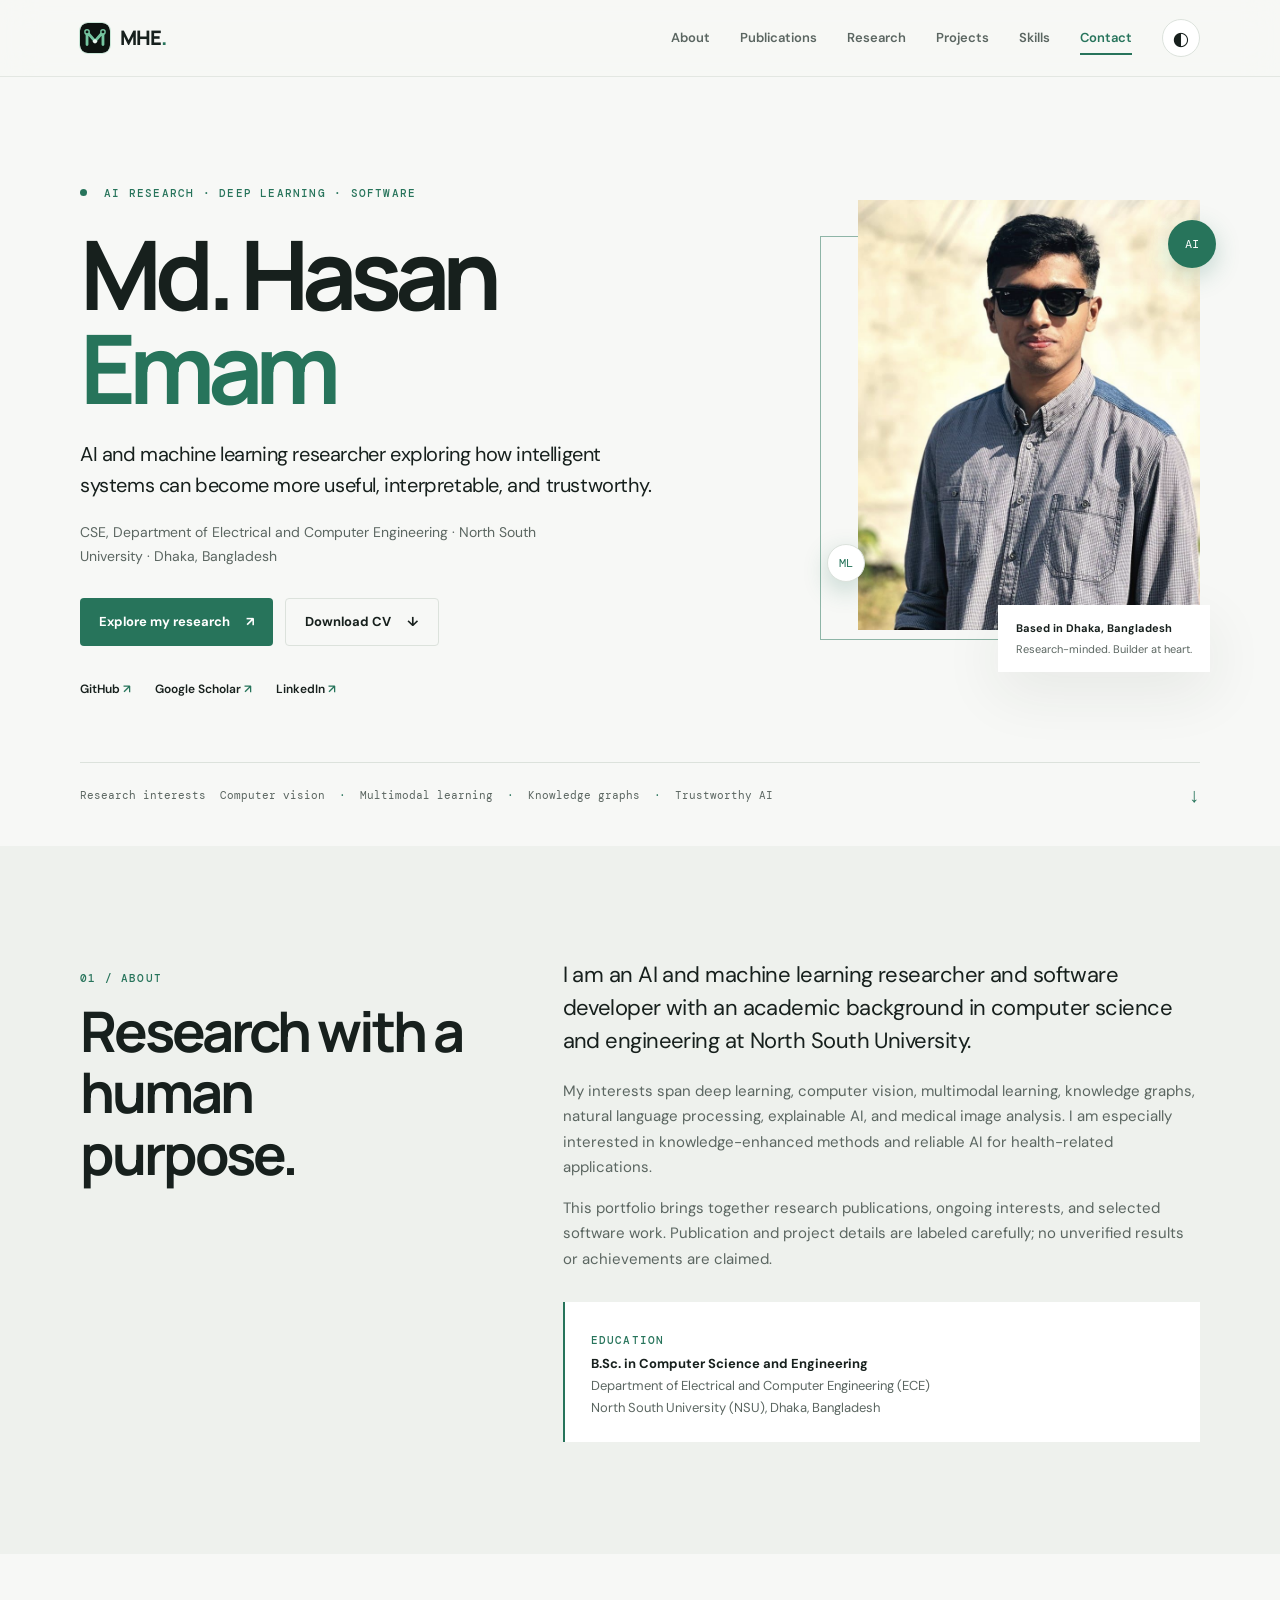
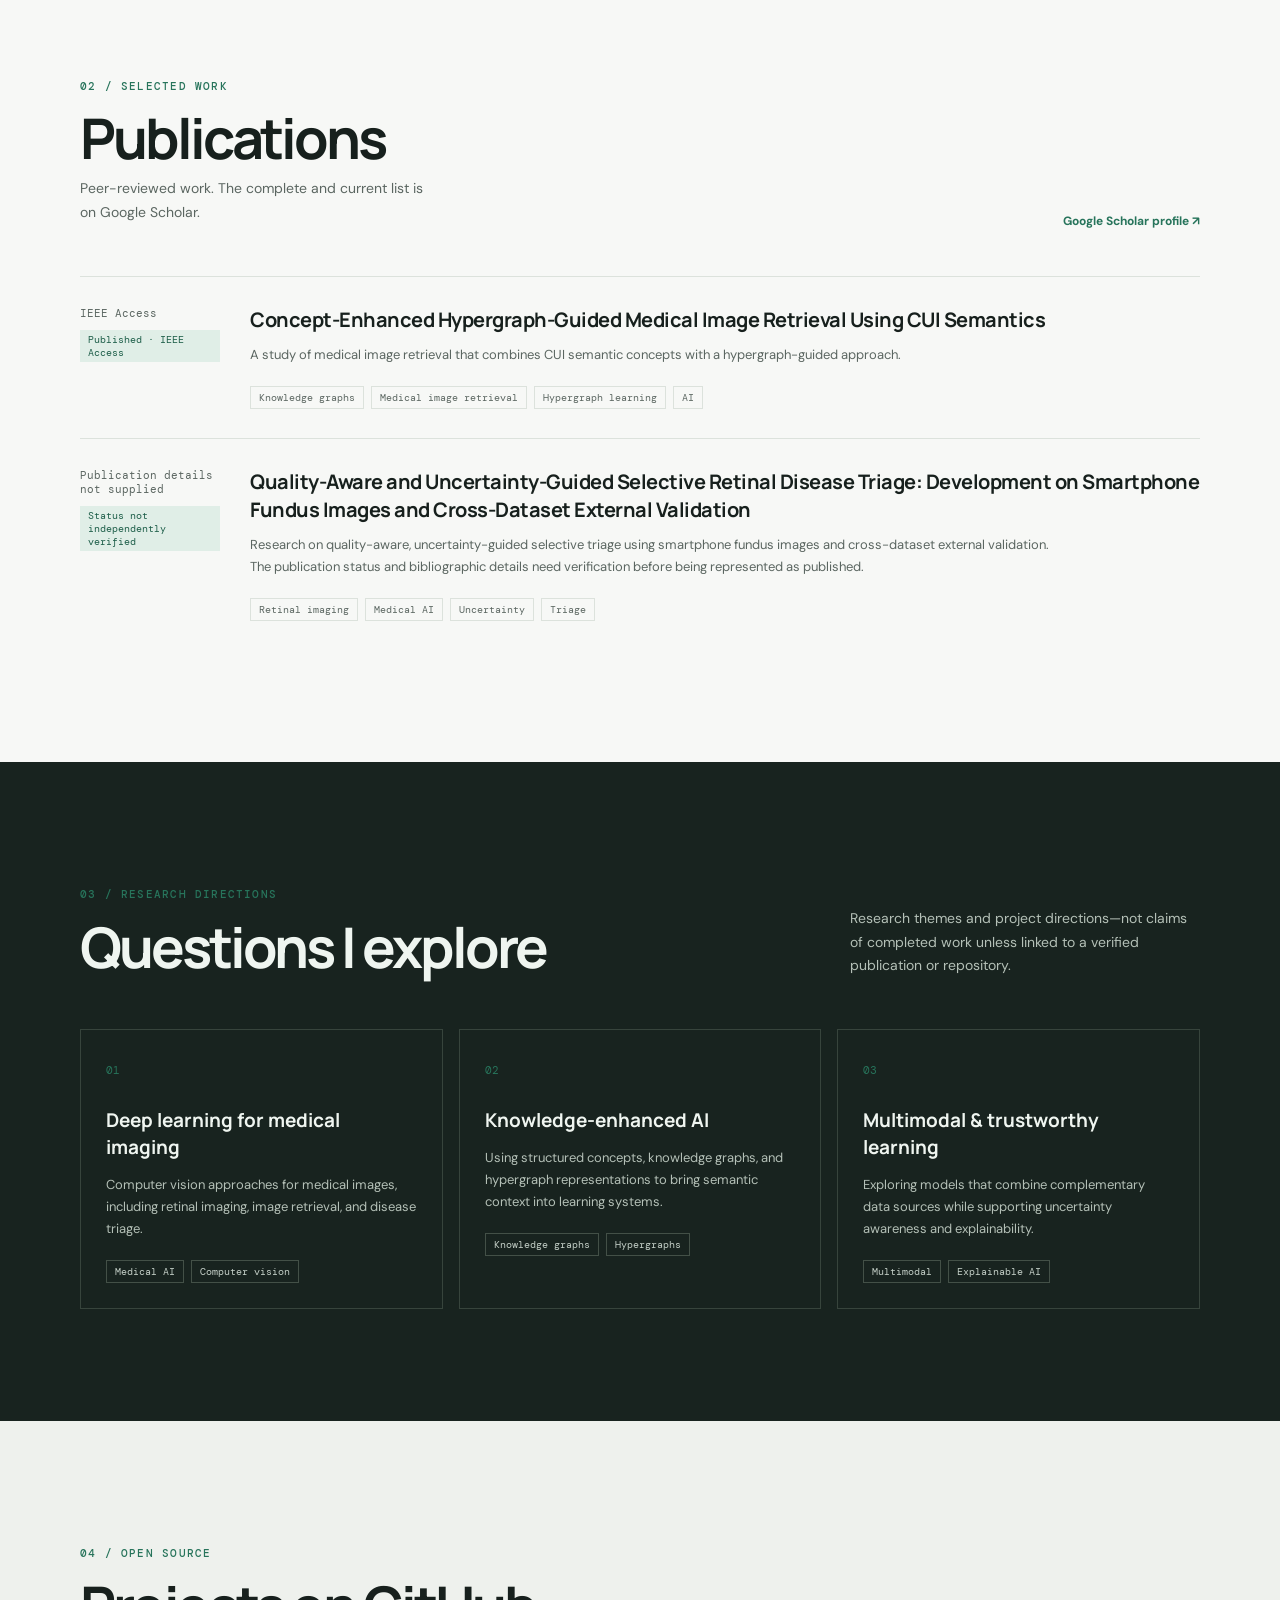
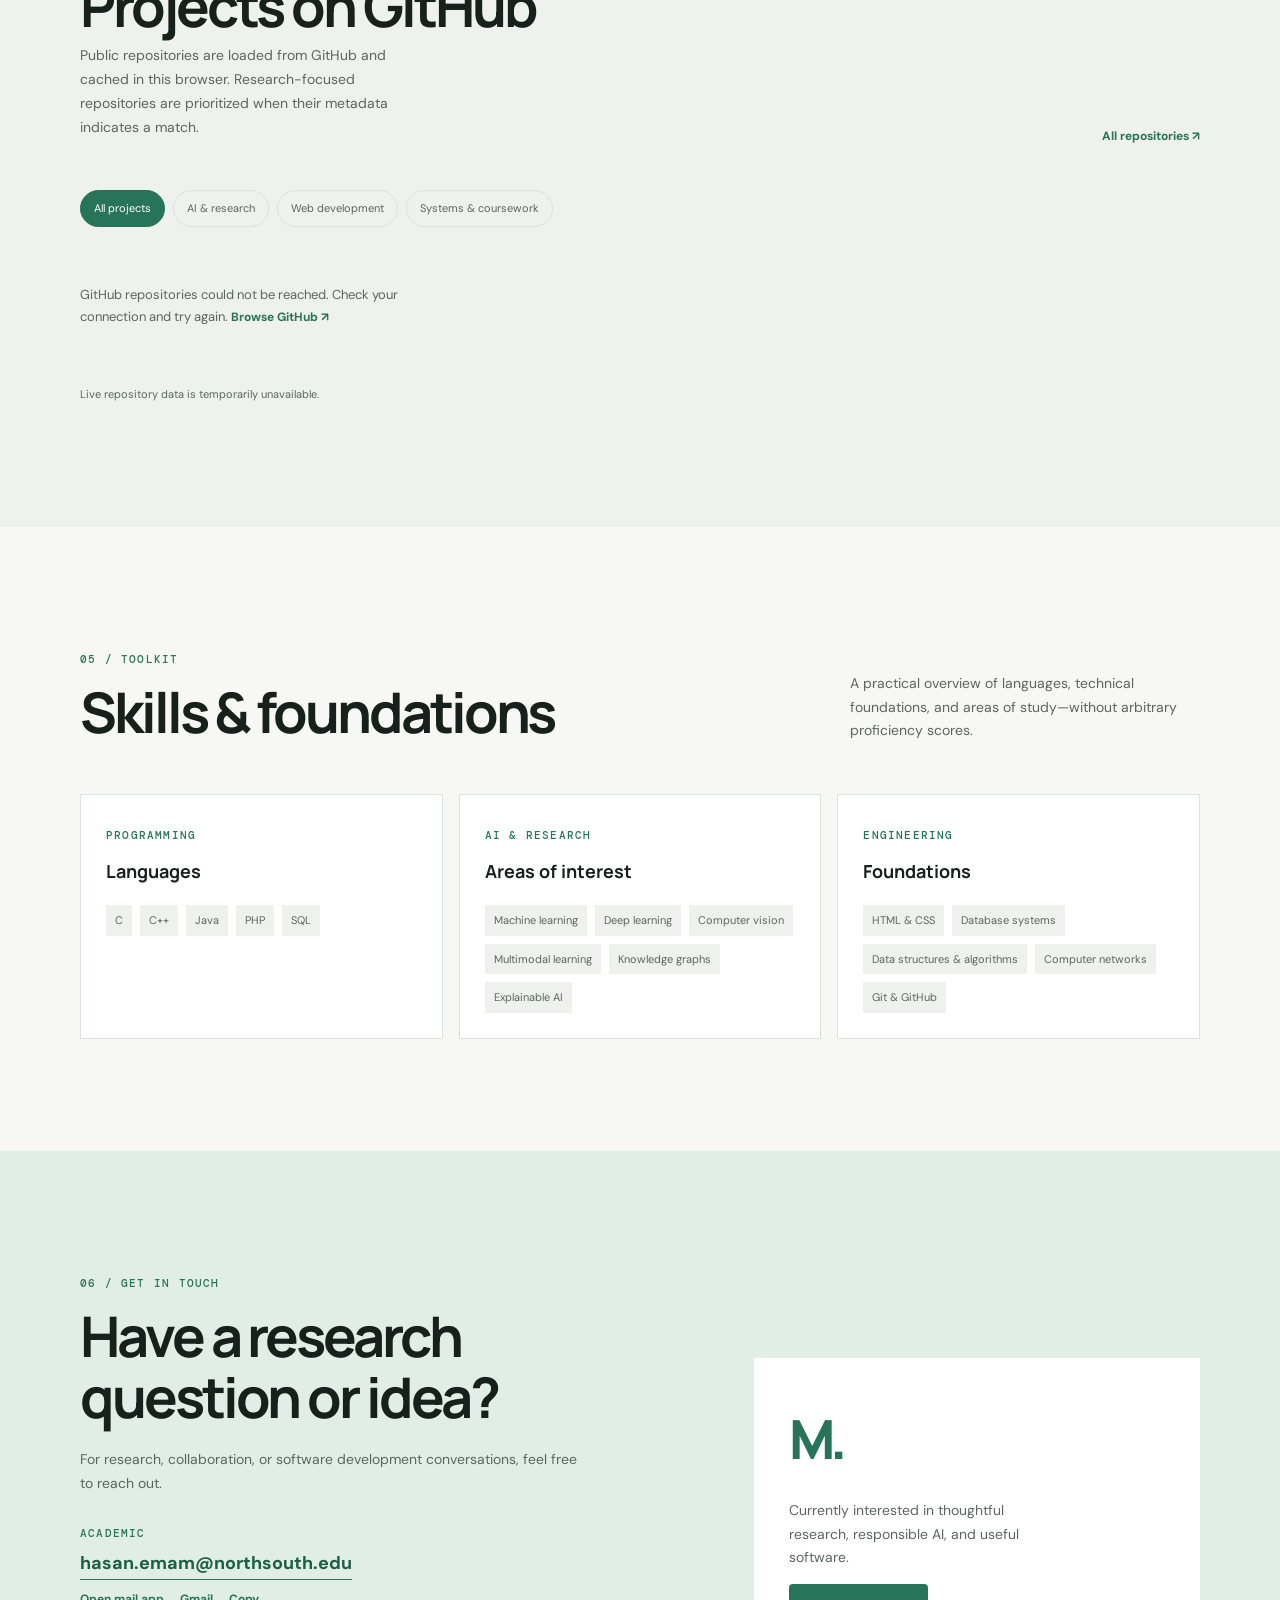
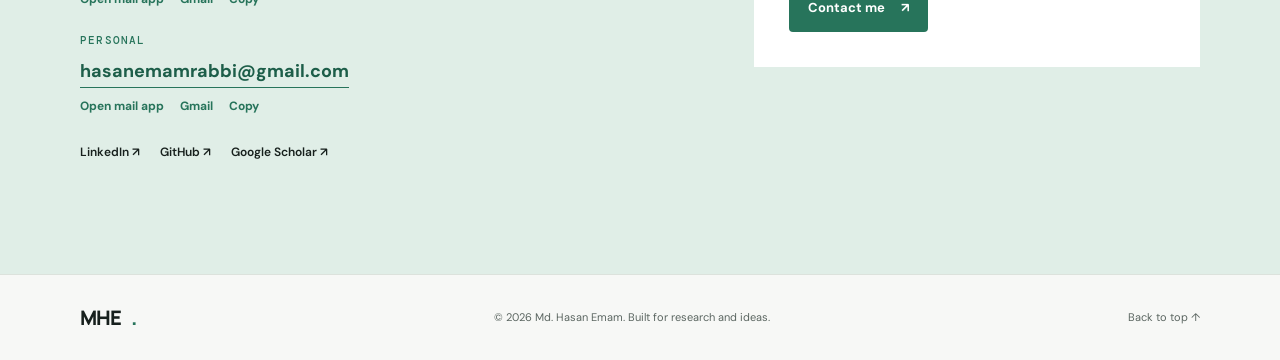
==== commit fa75ed8c: "Update Open Graph meta tags and URLs" ====
--- a/index.html
+++ b/index.html
@@ -8,12 +8,12 @@
   <meta property="og:type" content="website">
   <meta property="og:title" content="Md. Hasan Emam — AI Researcher & Software Developer">
   <meta property="og:description" content="Research, publications, projects, and software development by Md. Hasan Emam.">
-  <meta property="og:url" content="https://mdhasanemam.github.io/mdhasanemamrabbyportfolio/">
-  <meta property="og:image" content="https://mdhasanemam.github.io/mdhasanemamrabbyportfolio/usuer.jpg">
+  <meta property="og:url" content="https://mdhasanemam.github.io/">
+  <meta property="og:image" content="https://mdhasanemam.github.io/usuer.jpg">
   <meta name="twitter:card" content="summary_large_image">
-  <meta name="twitter:image" content="https://mdhasanemam.github.io/mdhasanemamrabbyportfolio/usuer.jpg">
+  <meta name="twitter:image" content="https://mdhasanemam.github.io/usuer.jpg">
   <title>Md. Hasan Emam — AI Researcher & Software Developer</title>
-  <link rel="canonical" href="https://mdhasanemam.github.io/mdhasanemamrabbyportfolio/">
+  <link rel="canonical" href="https://mdhasanemam.github.io/">
   <link rel="icon" href="favicon.svg" type="image/svg+xml">
   <link rel="icon" href="favicon.ico" sizes="48x48 32x32 16x16">
   <link rel="apple-touch-icon" href="apple-touch-icon.png">
@@ -28,6 +28,9 @@
     "@context": "https://schema.org",
     "@type": "Person",
     "name": "Md. Hasan Emam",
+    "alternateName": ["Hasan Emam", "Hasan Emam Rabby"],
+    "url": "https://mdhasanemam.github.io/",
+    "image": "https://mdhasanemam.github.io/usuer.jpg",
     "jobTitle": "AI and Machine Learning Researcher; Software Developer",
     "affiliation": {"@type": "CollegeOrUniversity", "name": "North South University"},
     "alumniOf": {"@type": "CollegeOrUniversity", "name": "North South University"},
--- a/styles.css
+++ b/styles.css
@@ -40,3 +40,7 @@
 .button{transition:transform .25s,box-shadow .25s,background-color .25s}
 .button:hover{transform:translateY(-2px)}
 @media(max-width:640px){#primary-nav a::after{display:none}}
+
+.wordmark{display:inline-flex;align-items:center;gap:10px}.wordmark-logo{width:30px;height:30px;flex:none;transition:transform .5s cubic-bezier(.2,.7,.2,1)}.wordmark:hover .wordmark-logo{transform:rotate(-8deg) scale(1.08)}.wordmark-text span{color:var(--accent)}
+.wordmark .wordmark-text{color:var(--ink)}
+.wordmark-logo{border-radius:8px;box-shadow:0 0 0 1px rgba(117,197,160,.35)}
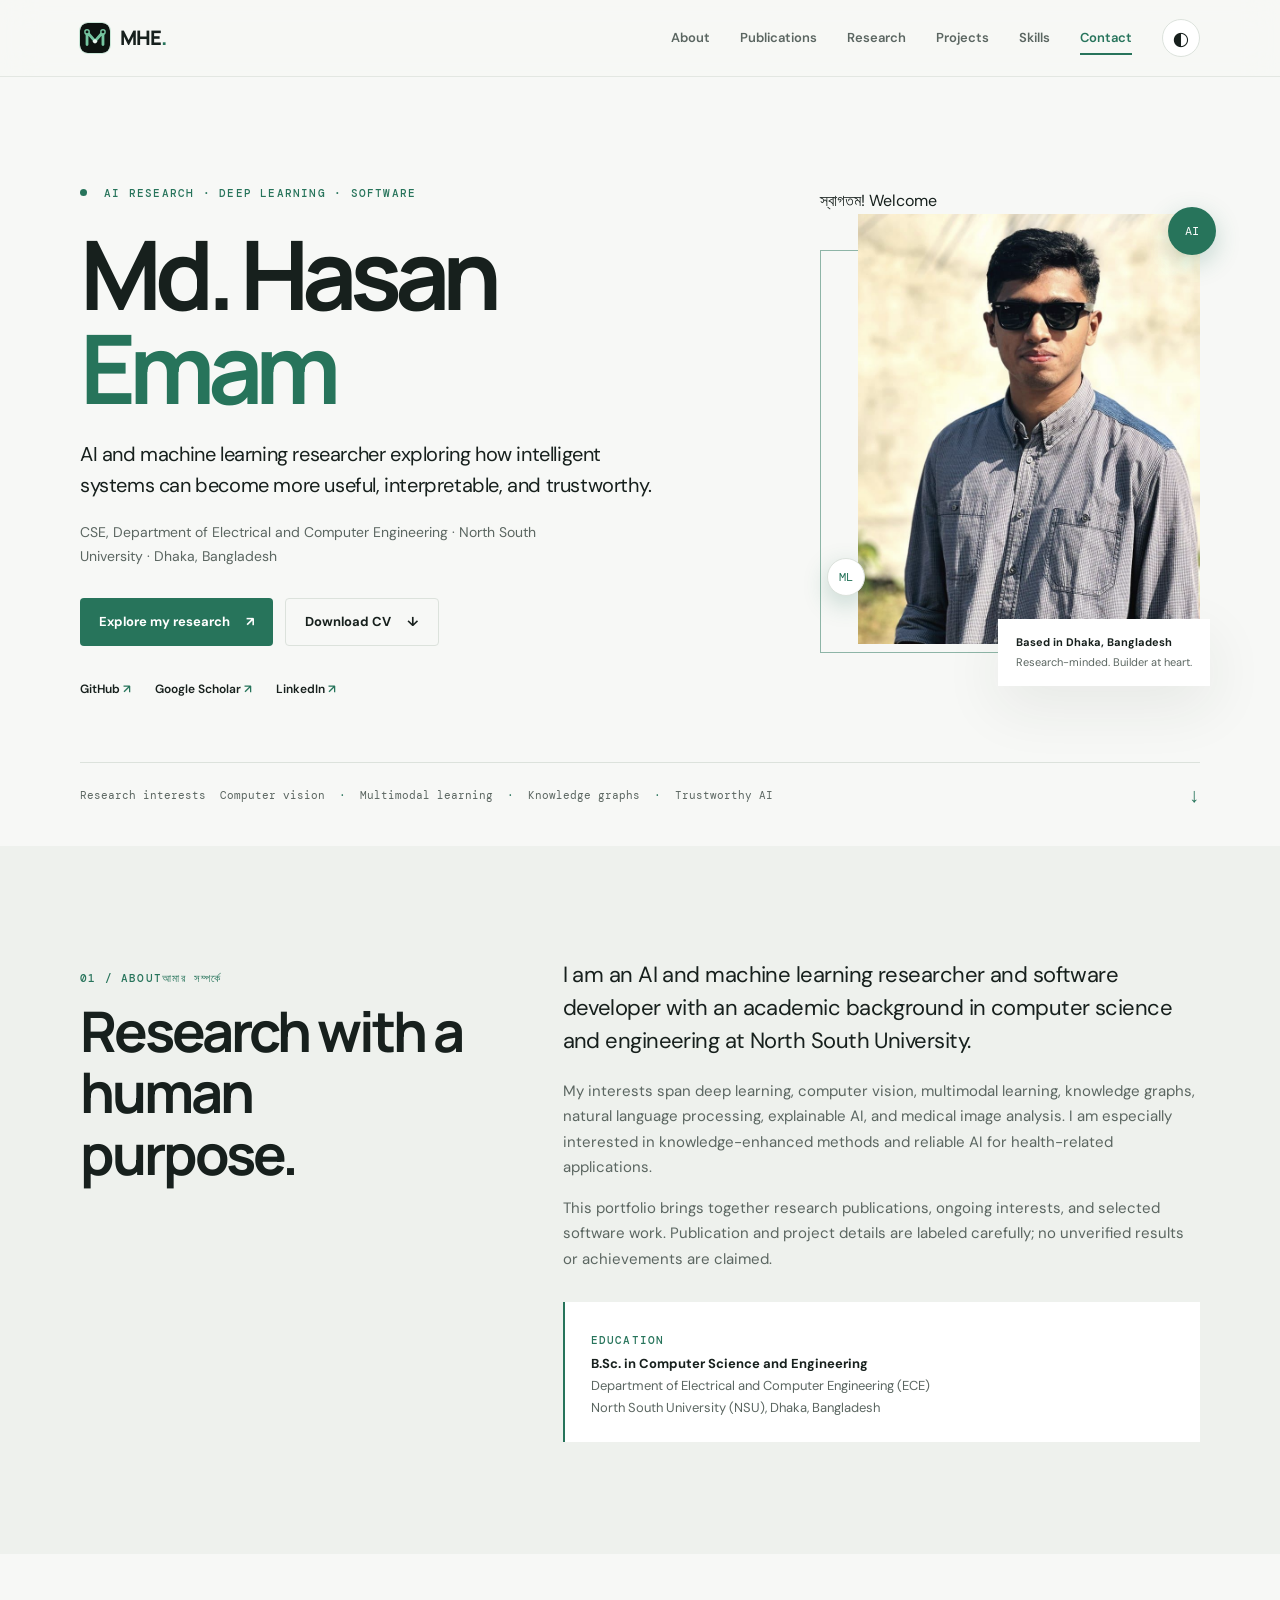
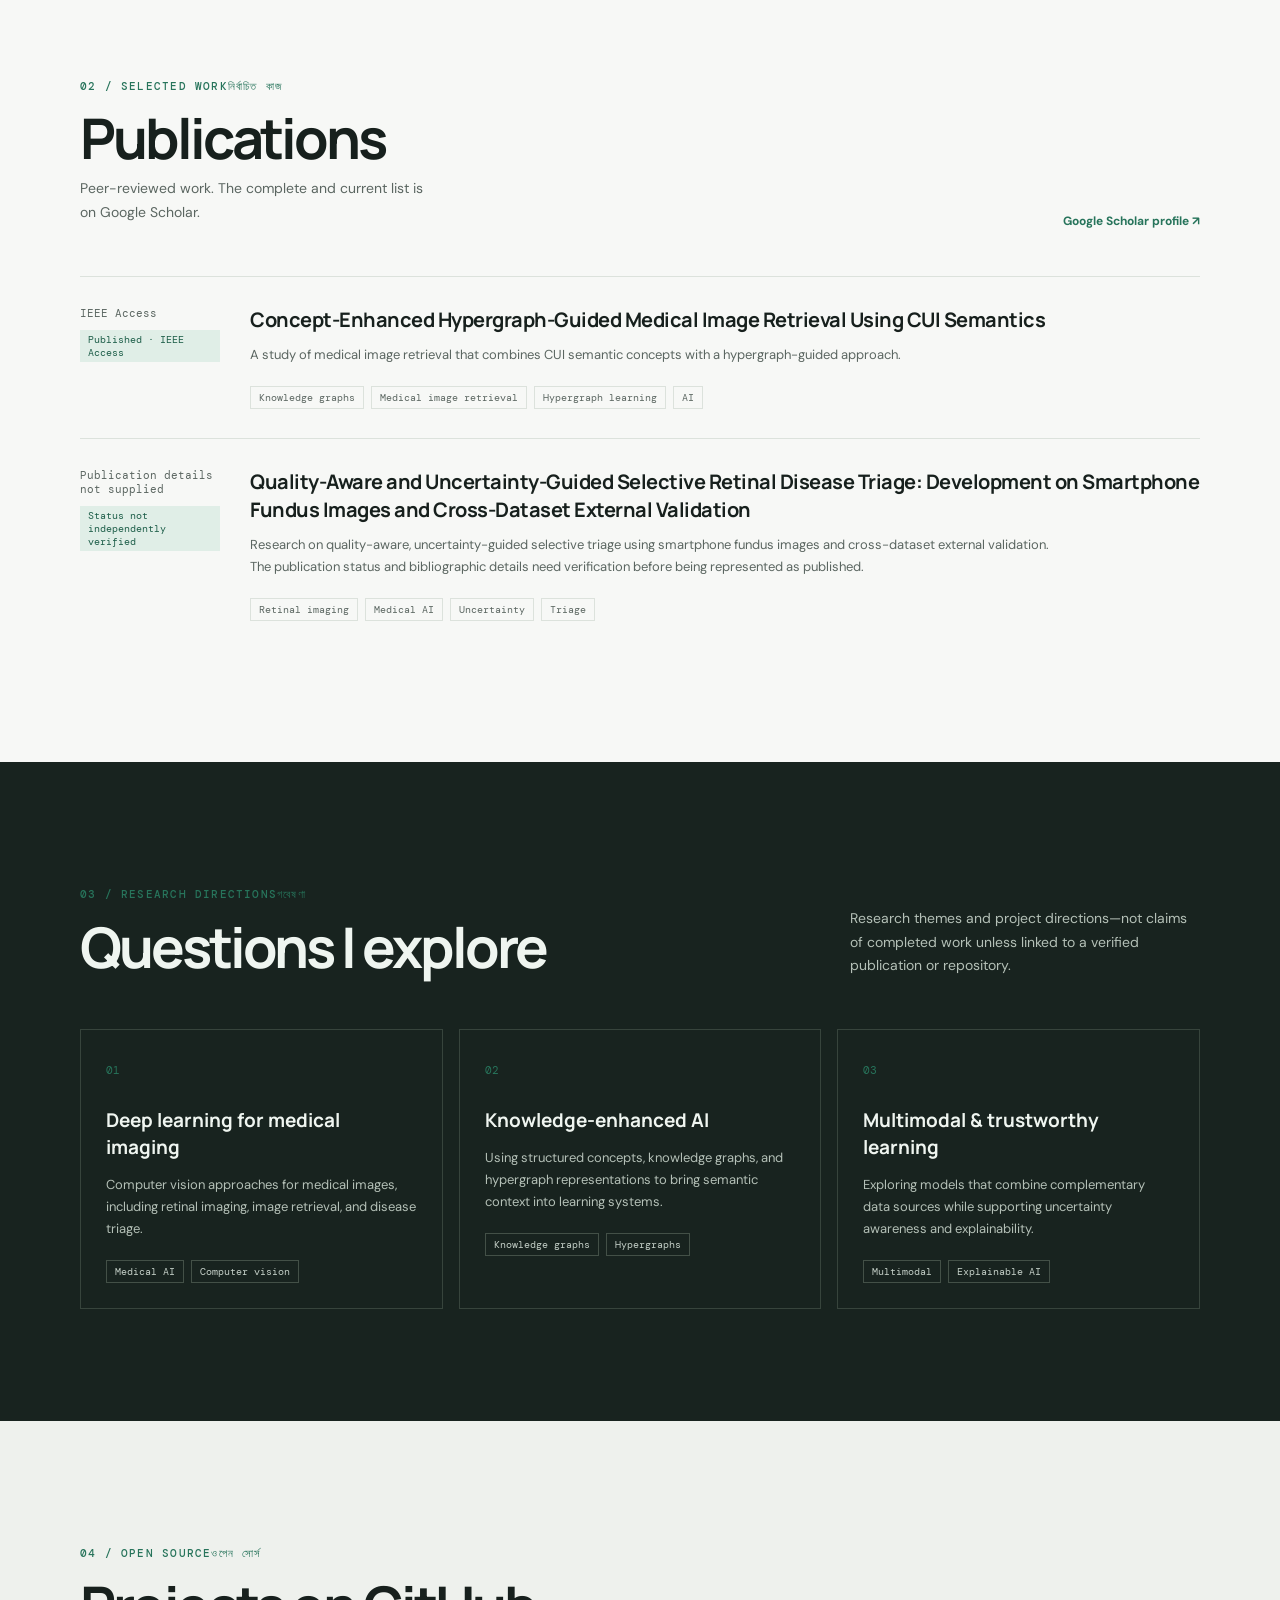
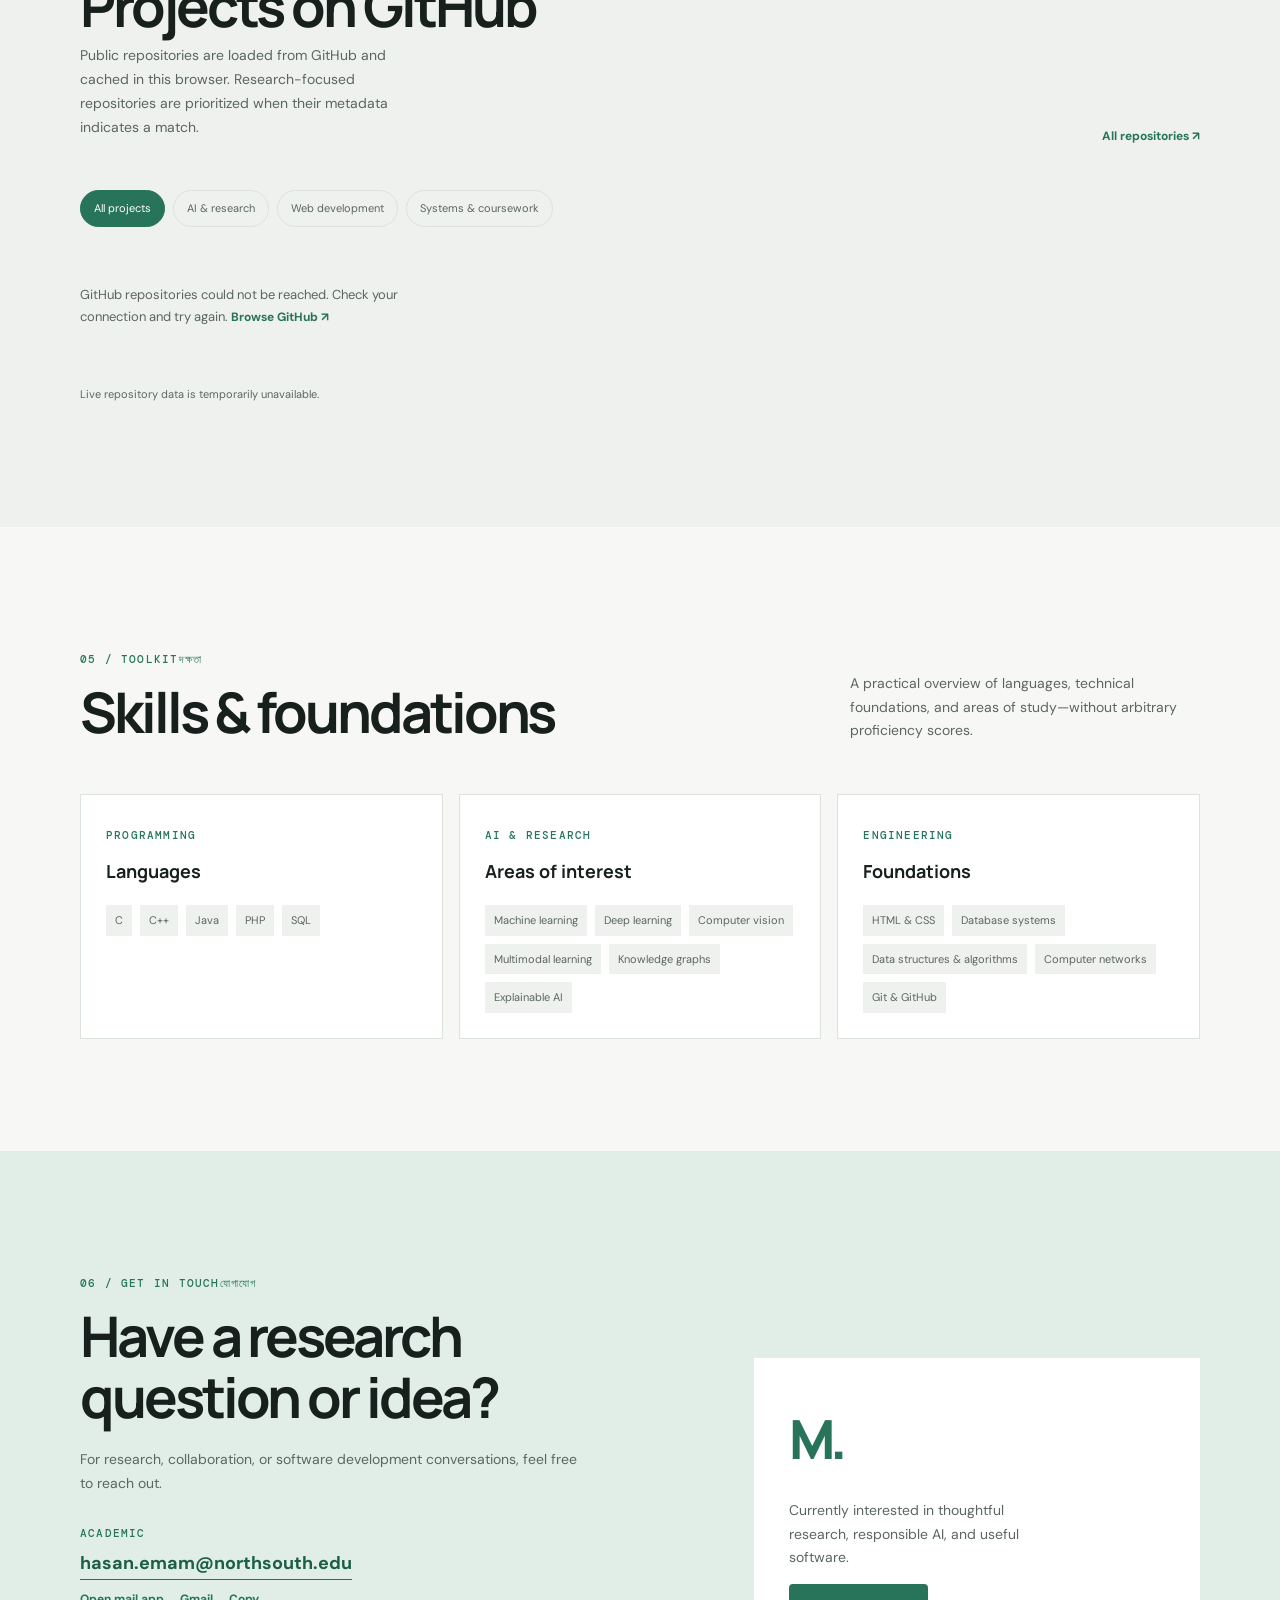
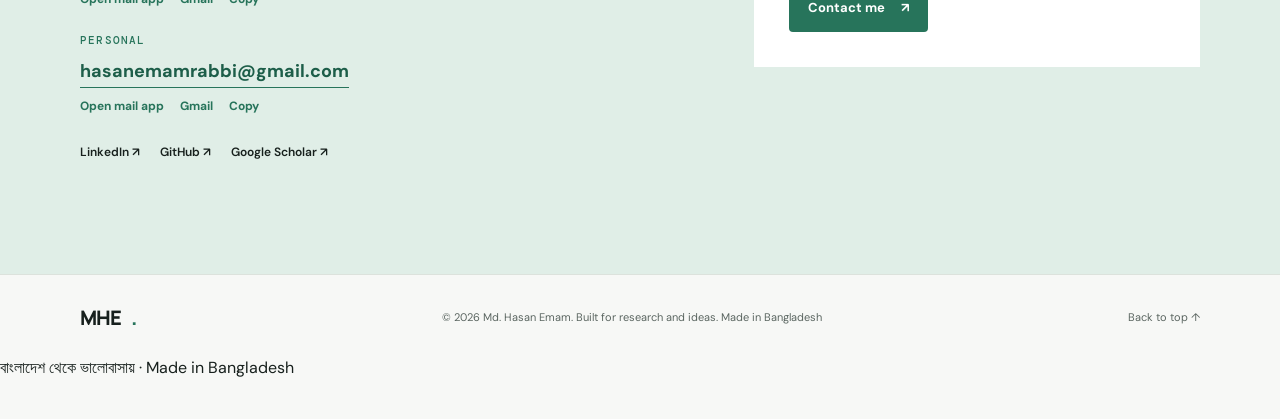
==== commit 56563fbd: "Update theme color and enhance footer content Updated theme color and added additional stylesheets f" ====
--- a/index.html
+++ b/index.html
@@ -3,7 +3,7 @@
 <head>
   <meta charset="utf-8">
   <meta name="viewport" content="width=device-width, initial-scale=1">
-  <meta name="theme-color" content="#f7f8f6">
+  <meta name="theme-color" content="#fdf8ec">
   <meta name="description" content="Md. Hasan Emam is an AI and machine learning researcher and software developer interested in deep learning, computer vision, multimodal learning, and knowledge-enhanced AI.">
   <meta property="og:type" content="website">
   <meta property="og:title" content="Md. Hasan Emam — AI Researcher & Software Developer">
@@ -20,9 +20,11 @@
   <link rel="preconnect" href="https://api.github.com" crossorigin>
   <link rel="preconnect" href="https://fonts.googleapis.com">
   <link rel="preconnect" href="https://fonts.gstatic.com" crossorigin>
-  <link rel="stylesheet" href="https://fonts.googleapis.com/css2?family=DM+Mono:wght@400;500&family=DM+Sans:wght@400;500;600;700&family=Manrope:wght@400;500;600;700;800&display=swap">
+  <link rel="stylesheet" href="https://fonts.googleapis.com/css2?family=DM+Mono:wght@400;500&family=DM+Sans:wght@400;500;600;700&family=Manrope:wght@400;500;600;700;800&family=Bangers&family=Hind+Siliguri:wght@500;700&family=Bangers&family=Hind+Siliguri:wght@500;700&display=swap">
   <script>document.documentElement.classList.add('js');setTimeout(function(){if(!document.documentElement.classList.contains('motion-ready'))document.documentElement.classList.remove('js')},3500);try{var t=localStorage.getItem('portfolio-theme');if(t)document.documentElement.dataset.theme=t;else if(matchMedia('(prefers-color-scheme: dark)').matches)document.documentElement.dataset.theme='dark'}catch(e){}</script>
   <link rel="stylesheet" href="styles.css">
+  <link rel="stylesheet" href="theme-comic.css">
+  <link rel="stylesheet" href="theme.css">
   <script type="application/ld+json">
   {
     "@context": "https://schema.org",
@@ -64,25 +66,25 @@
           <div class="hero-actions"><a class="button button-primary" href="#research">Explore my research <span aria-hidden="true">↗</span></a><a class="button button-quiet" href="Profile.pdf" target="_blank" rel="noopener">Download CV <span aria-hidden="true">↓</span></a></div>
           <div class="social-links" aria-label="Academic and developer profiles"><a href="https://github.com/mdhasanemam" target="_blank" rel="noopener noreferrer">GitHub <span>↗</span></a><a href="https://scholar.google.com/citations?user=UYvdcTkAAAAJ" target="_blank" rel="noopener noreferrer">Google Scholar <span>↗</span></a><a href="https://www.linkedin.com/in/md-hasan-emam/" target="_blank" rel="noopener noreferrer">LinkedIn <span>↗</span></a></div>
         </div>
-        <div class="hero-visual"><div class="portrait-frame"><img src="usuer.jpg" alt="Portrait of Md. Hasan Emam" width="420" height="520" fetchpriority="high"><div class="portrait-caption"><span>Based in Dhaka, Bangladesh</span><span>Research-minded. Builder at heart.</span></div></div><div class="orbit orbit-one" aria-hidden="true">AI</div><div class="orbit orbit-two" aria-hidden="true">ML</div></div>
+        <div class="hero-visual"><div class="speech" aria-hidden="true"><span class="bn" lang="bn">স্বাগতম!</span> Welcome</div><div class="portrait-frame"><img src="usuer.jpg" alt="Portrait of Md. Hasan Emam" width="420" height="520" fetchpriority="high"><div class="portrait-caption"><span>Based in Dhaka, Bangladesh</span><span>Research-minded. Builder at heart.</span></div></div><div class="orbit orbit-one" aria-hidden="true">AI</div><div class="orbit orbit-two" aria-hidden="true">ML</div></div>
       </div>
       <div class="wrap hero-bottom"><span>Research interests</span><p>Computer vision <i>·</i> Multimodal learning <i>·</i> Knowledge graphs <i>·</i> Trustworthy AI</p><a href="#about" aria-label="Scroll to about section">↓</a></div>
     </section>
 
     <section class="section section-muted" id="about">
-      <div class="wrap about-grid"><div><p class="eyebrow">01 / About</p><h2>Research with a<br>human purpose.</h2></div><div class="about-copy"><p class="large-copy">I am an AI and machine learning researcher and software developer with an academic background in computer science and engineering at North South University.</p><p>My interests span deep learning, computer vision, multimodal learning, knowledge graphs, natural language processing, explainable AI, and medical image analysis. I am especially interested in knowledge-enhanced methods and reliable AI for health-related applications.</p><p>This portfolio brings together research publications, ongoing interests, and selected software work. Publication and project details are labeled carefully; no unverified results or achievements are claimed.</p><div class="education-card"><span class="card-label">EDUCATION</span><h3>B.Sc. in Computer Science and Engineering</h3><p>Department of Electrical and Computer Engineering (ECE)<br>North South University (NSU), Dhaka, Bangladesh</p></div></div></div>
+      <div class="wrap about-grid"><div><p class="eyebrow">01 / About<span class="bn" lang="bn">আমার সম্পর্কে</span></p><h2>Research with a<br>human purpose.</h2></div><div class="about-copy"><p class="large-copy">I am an AI and machine learning researcher and software developer with an academic background in computer science and engineering at North South University.</p><p>My interests span deep learning, computer vision, multimodal learning, knowledge graphs, natural language processing, explainable AI, and medical image analysis. I am especially interested in knowledge-enhanced methods and reliable AI for health-related applications.</p><p>This portfolio brings together research publications, ongoing interests, and selected software work. Publication and project details are labeled carefully; no unverified results or achievements are claimed.</p><div class="education-card"><span class="card-label">EDUCATION</span><h3>B.Sc. in Computer Science and Engineering</h3><p>Department of Electrical and Computer Engineering (ECE)<br>North South University (NSU), Dhaka, Bangladesh</p></div></div></div>
     </section>
 
     <section class="section" id="publications">
       <div class="wrap">
-        <div class="section-heading"><div><p class="eyebrow">02 / Selected work</p><h2>Publications</h2><p class="section-intro">Peer-reviewed work. The complete and current list is on Google Scholar.</p></div><a class="text-link" href="https://scholar.google.com/citations?user=UYvdcTkAAAAJ" target="_blank" rel="noopener noreferrer">Google Scholar profile ↗</a></div>
+        <div class="section-heading"><div><p class="eyebrow">02 / Selected work<span class="bn" lang="bn">নির্বাচিত কাজ</span></p><h2>Publications</h2><p class="section-intro">Peer-reviewed work. The complete and current list is on Google Scholar.</p></div><a class="text-link" href="https://scholar.google.com/citations?user=UYvdcTkAAAAJ" target="_blank" rel="noopener noreferrer">Google Scholar profile ↗</a></div>
         <div id="publication-list" class="publication-list" aria-live="polite"><p class="loading-note">Loading publication records…</p></div>
       </div>
     </section>
 
     <section class="section section-dark" id="research">
       <div class="wrap">
-        <div class="section-heading"><div><p class="eyebrow">03 / Research directions</p><h2>Questions I explore</h2></div><p class="section-intro">Research themes and project directions—not claims of completed work unless linked to a verified publication or repository.</p></div>
+        <div class="section-heading"><div><p class="eyebrow">03 / Research directions<span class="bn" lang="bn">গবেষণা</span></p><h2>Questions I explore</h2></div><p class="section-intro">Research themes and project directions—not claims of completed work unless linked to a verified publication or repository.</p></div>
         <div class="research-grid">
           <article class="research-card"><span>01</span><h3>Deep learning for medical imaging</h3><p>Computer vision approaches for medical images, including retinal imaging, image retrieval, and disease triage.</p><div class="tag-list"><span>Medical AI</span><span>Computer vision</span></div></article>
           <article class="research-card"><span>02</span><h3>Knowledge-enhanced AI</h3><p>Using structured concepts, knowledge graphs, and hypergraph representations to bring semantic context into learning systems.</p><div class="tag-list"><span>Knowledge graphs</span><span>Hypergraphs</span></div></article>
@@ -93,7 +95,7 @@
 
     <section class="section section-muted" id="projects">
       <div class="wrap">
-        <div class="section-heading"><div><p class="eyebrow">04 / Open source</p><h2>Projects on GitHub</h2><p class="section-intro">Public repositories are loaded from GitHub and cached in this browser. Research-focused repositories are prioritized when their metadata indicates a match.</p></div><a class="text-link" href="https://github.com/mdhasanemam" target="_blank" rel="noopener noreferrer">All repositories ↗</a></div>
+        <div class="section-heading"><div><p class="eyebrow">04 / Open source<span class="bn" lang="bn">ওপেন সোর্স</span></p><h2>Projects on GitHub</h2><p class="section-intro">Public repositories are loaded from GitHub and cached in this browser. Research-focused repositories are prioritized when their metadata indicates a match.</p></div><a class="text-link" href="https://github.com/mdhasanemam" target="_blank" rel="noopener noreferrer">All repositories ↗</a></div>
         <div class="filter-row" role="group" aria-label="Filter projects"><button class="filter-chip active" type="button" data-filter="all" aria-pressed="true">All projects</button><button class="filter-chip" type="button" data-filter="ai" aria-pressed="false">AI & research</button><button class="filter-chip" type="button" data-filter="web" aria-pressed="false">Web development</button><button class="filter-chip" type="button" data-filter="systems" aria-pressed="false">Systems & coursework</button></div>
         <div id="github-projects" class="project-grid" aria-live="polite"><p class="loading-note">Fetching public repositories…</p></div>
         <p id="github-status" class="sync-note" role="status"></p>
@@ -103,7 +105,7 @@
 
     <section class="section" id="skills">
       <div class="wrap">
-        <div class="section-heading"><div><p class="eyebrow">05 / Toolkit</p><h2>Skills & foundations</h2></div><p class="section-intro">A practical overview of languages, technical foundations, and areas of study—without arbitrary proficiency scores.</p></div>
+        <div class="section-heading"><div><p class="eyebrow">05 / Toolkit<span class="bn" lang="bn">দক্ষতা</span></p><h2>Skills & foundations</h2></div><p class="section-intro">A practical overview of languages, technical foundations, and areas of study—without arbitrary proficiency scores.</p></div>
         <div class="skills-grid">
           <article class="skill-group"><span class="card-label">PROGRAMMING</span><h3>Languages</h3><ul class="skill-list"><li>C</li><li>C++</li><li>Java</li><li>PHP</li><li>SQL</li></ul></article>
           <article class="skill-group"><span class="card-label">AI & RESEARCH</span><h3>Areas of interest</h3><ul class="skill-list"><li>Machine learning</li><li>Deep learning</li><li>Computer vision</li><li>Multimodal learning</li><li>Knowledge graphs</li><li>Explainable AI</li></ul></article>
@@ -113,9 +115,10 @@
     </section>
 
     <section class="section contact-section" id="contact">
-      <div class="wrap contact-grid"><div><p class="eyebrow">06 / Get in touch</p><h2>Have a research<br>question or idea?</h2><p class="section-intro">For research, collaboration, or software development conversations, feel free to reach out.</p><div class="email-row"><span class="card-label">ACADEMIC</span><a class="email-link" href="mailto:hasan.emam@northsouth.edu">hasan.emam@northsouth.edu</a><div class="email-actions"><a href="mailto:hasan.emam@northsouth.edu">Open mail app</a><a href="https://mail.google.com/mail/?view=cm&fs=1&to=hasan.emam@northsouth.edu" target="_blank" rel="noopener noreferrer">Gmail</a><button type="button" class="copy-btn" data-copy="hasan.emam@northsouth.edu">Copy</button></div></div><div class="email-row"><span class="card-label">PERSONAL</span><a class="email-link" href="mailto:hasanemamrabbi@gmail.com">hasanemamrabbi@gmail.com</a><div class="email-actions"><a href="mailto:hasanemamrabbi@gmail.com">Open mail app</a><a href="https://mail.google.com/mail/?view=cm&fs=1&to=hasanemamrabbi@gmail.com" target="_blank" rel="noopener noreferrer">Gmail</a><button type="button" class="copy-btn" data-copy="hasanemamrabbi@gmail.com">Copy</button></div></div><div class="contact-profiles"><a href="https://www.linkedin.com/in/md-hasan-emam/" target="_blank" rel="noopener noreferrer">LinkedIn ↗</a><a href="https://github.com/mdhasanemam" target="_blank" rel="noopener noreferrer">GitHub ↗</a><a href="https://scholar.google.com/citations?user=UYvdcTkAAAAJ" target="_blank" rel="noopener noreferrer">Google Scholar ↗</a></div></div><div class="contact-aside"><span class="contact-mark" aria-hidden="true">M.</span><p>Currently interested in thoughtful research, responsible AI, and useful software.</p><a class="button button-primary" href="mailto:hasan.emam@northsouth.edu?cc=hasanemamrabbi@gmail.com">Contact me <span aria-hidden="true">↗</span></a></div></div>
+      <div class="wrap contact-grid"><div><p class="eyebrow">06 / Get in touch<span class="bn" lang="bn">যোগাযোগ</span></p><h2>Have a research<br>question or idea?</h2><p class="section-intro">For research, collaboration, or software development conversations, feel free to reach out.</p><div class="email-row"><span class="card-label">ACADEMIC</span><a class="email-link" href="mailto:hasan.emam@northsouth.edu">hasan.emam@northsouth.edu</a><div class="email-actions"><a href="mailto:hasan.emam@northsouth.edu">Open mail app</a><a href="https://mail.google.com/mail/?view=cm&fs=1&to=hasan.emam@northsouth.edu" target="_blank" rel="noopener noreferrer">Gmail</a><button type="button" class="copy-btn" data-copy="hasan.emam@northsouth.edu">Copy</button></div></div><div class="email-row"><span class="card-label">PERSONAL</span><a class="email-link" href="mailto:hasanemamrabbi@gmail.com">hasanemamrabbi@gmail.com</a><div class="email-actions"><a href="mailto:hasanemamrabbi@gmail.com">Open mail app</a><a href="https://mail.google.com/mail/?view=cm&fs=1&to=hasanemamrabbi@gmail.com" target="_blank" rel="noopener noreferrer">Gmail</a><button type="button" class="copy-btn" data-copy="hasanemamrabbi@gmail.com">Copy</button></div></div><div class="contact-profiles"><a href="https://www.linkedin.com/in/md-hasan-emam/" target="_blank" rel="noopener noreferrer">LinkedIn ↗</a><a href="https://github.com/mdhasanemam" target="_blank" rel="noopener noreferrer">GitHub ↗</a><a href="https://scholar.google.com/citations?user=UYvdcTkAAAAJ" target="_blank" rel="noopener noreferrer">Google Scholar ↗</a></div></div><div class="contact-aside"><span class="contact-mark" aria-hidden="true">M.</span><p>Currently interested in thoughtful research, responsible AI, and useful software.</p><a class="button button-primary" href="mailto:hasan.emam@northsouth.edu?cc=hasanemamrabbi@gmail.com">Contact me <span aria-hidden="true">↗</span></a></div></div>
     </section>
   </main>
-  <footer class="site-footer"><div class="wrap footer-inner"><a class="wordmark" href="#home">MHE<span>.</span></a><p>© <span id="current-year"></span> Md. Hasan Emam. Built for research and ideas.</p><a href="#home">Back to top ↑</a></div></footer>
+  <footer class="site-footer"><div class="wrap footer-inner"><a class="wordmark" href="#home">MHE<span>.</span></a><p>© <span id="current-year"></span> Md. Hasan Emam. Built for research and ideas. Made in Bangladesh <span class="flag-bd" role="img" aria-label="Flag of Bangladesh"></span></p><a href="#home">Back to top ↑</a></div><p class="bd-line"><span class="bd-flag" aria-hidden="true"></span>বাংলাদেশ থেকে ভালোবাসায় · Made in Bangladesh</p>
+</footer>
 </body>
 </html>
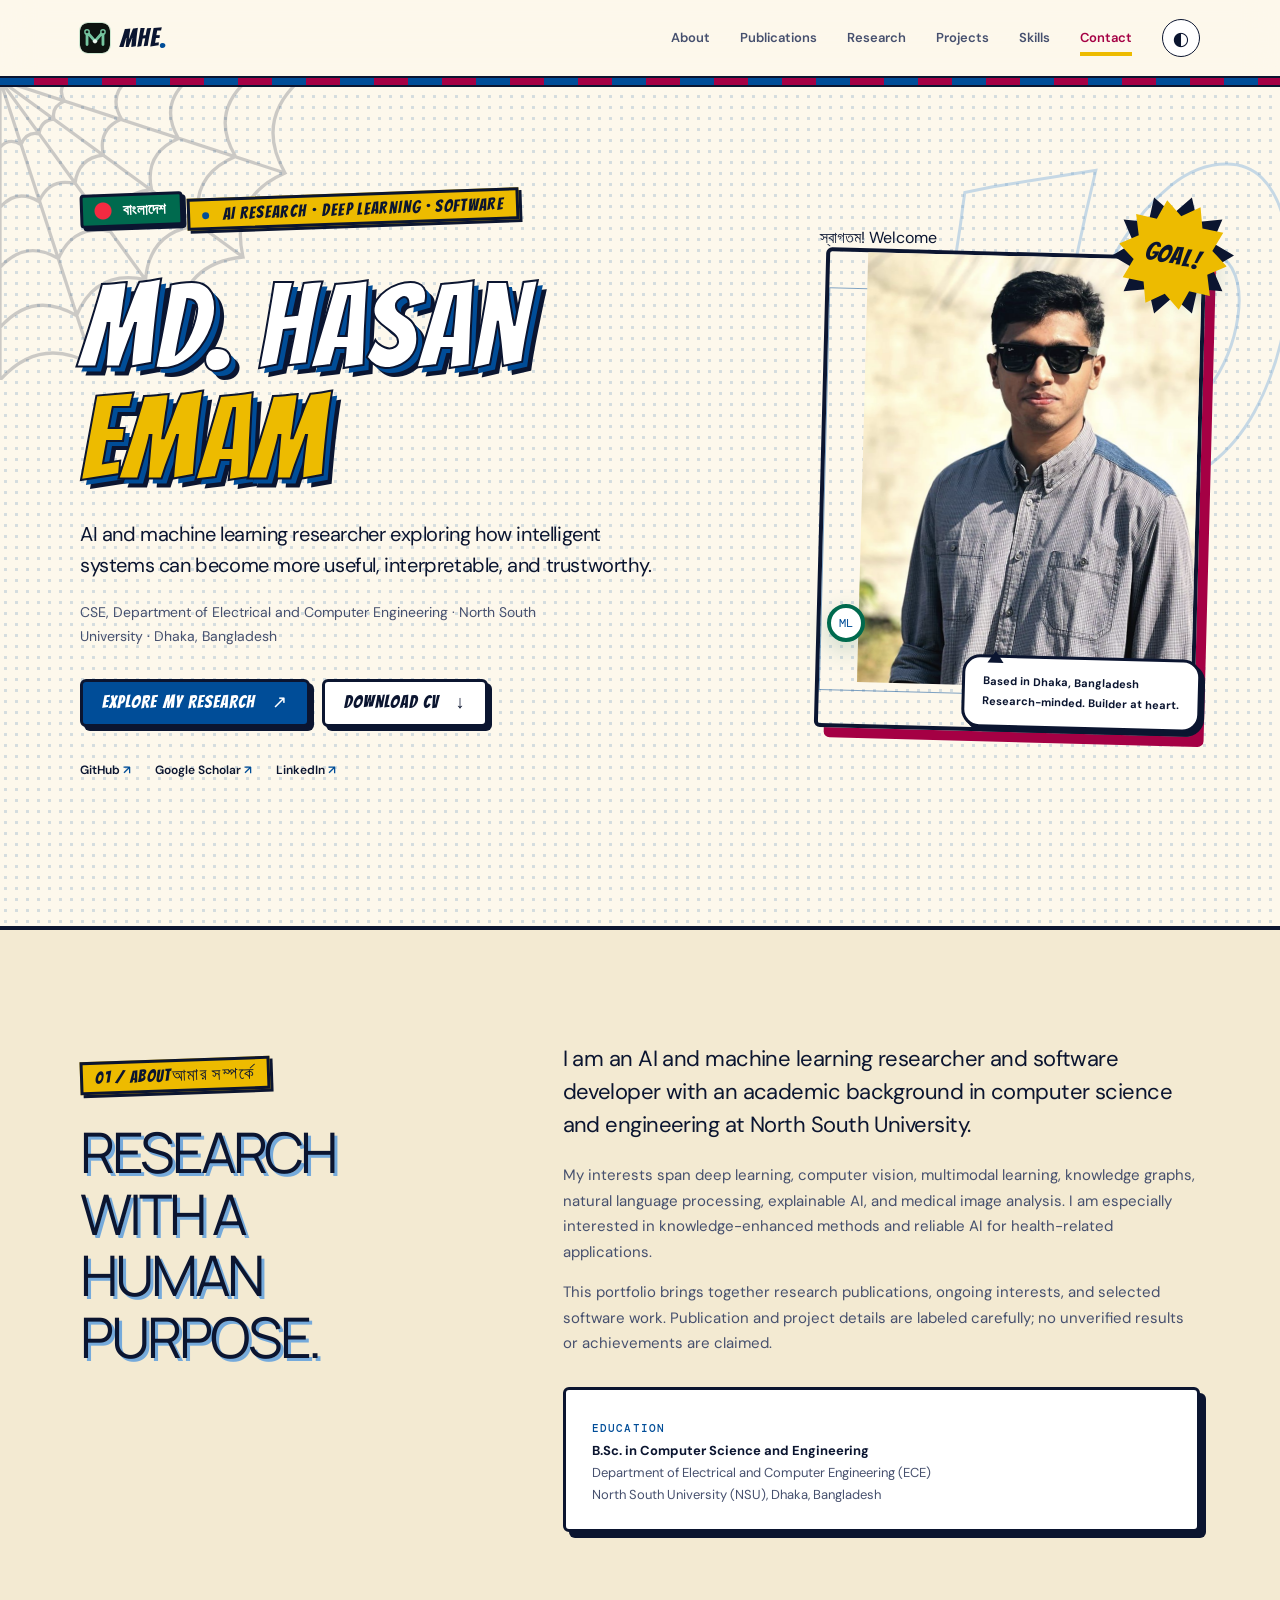
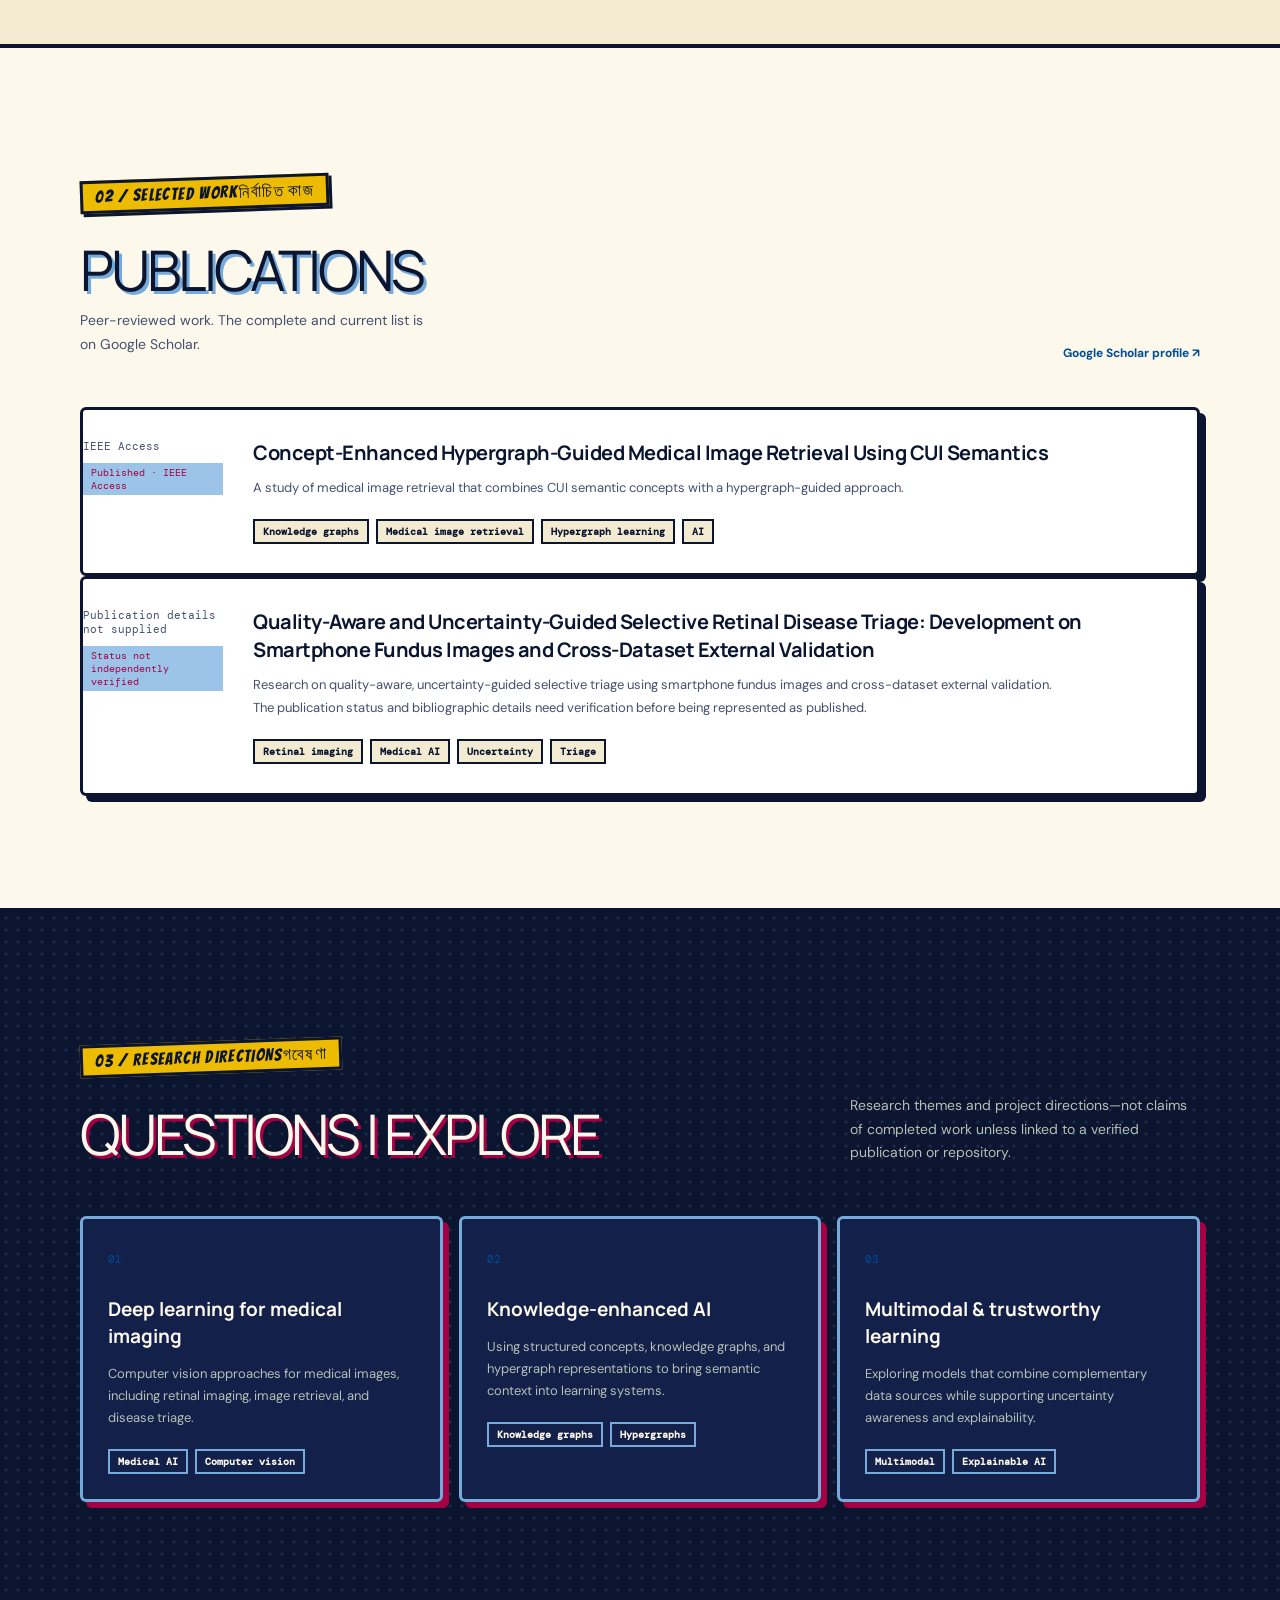
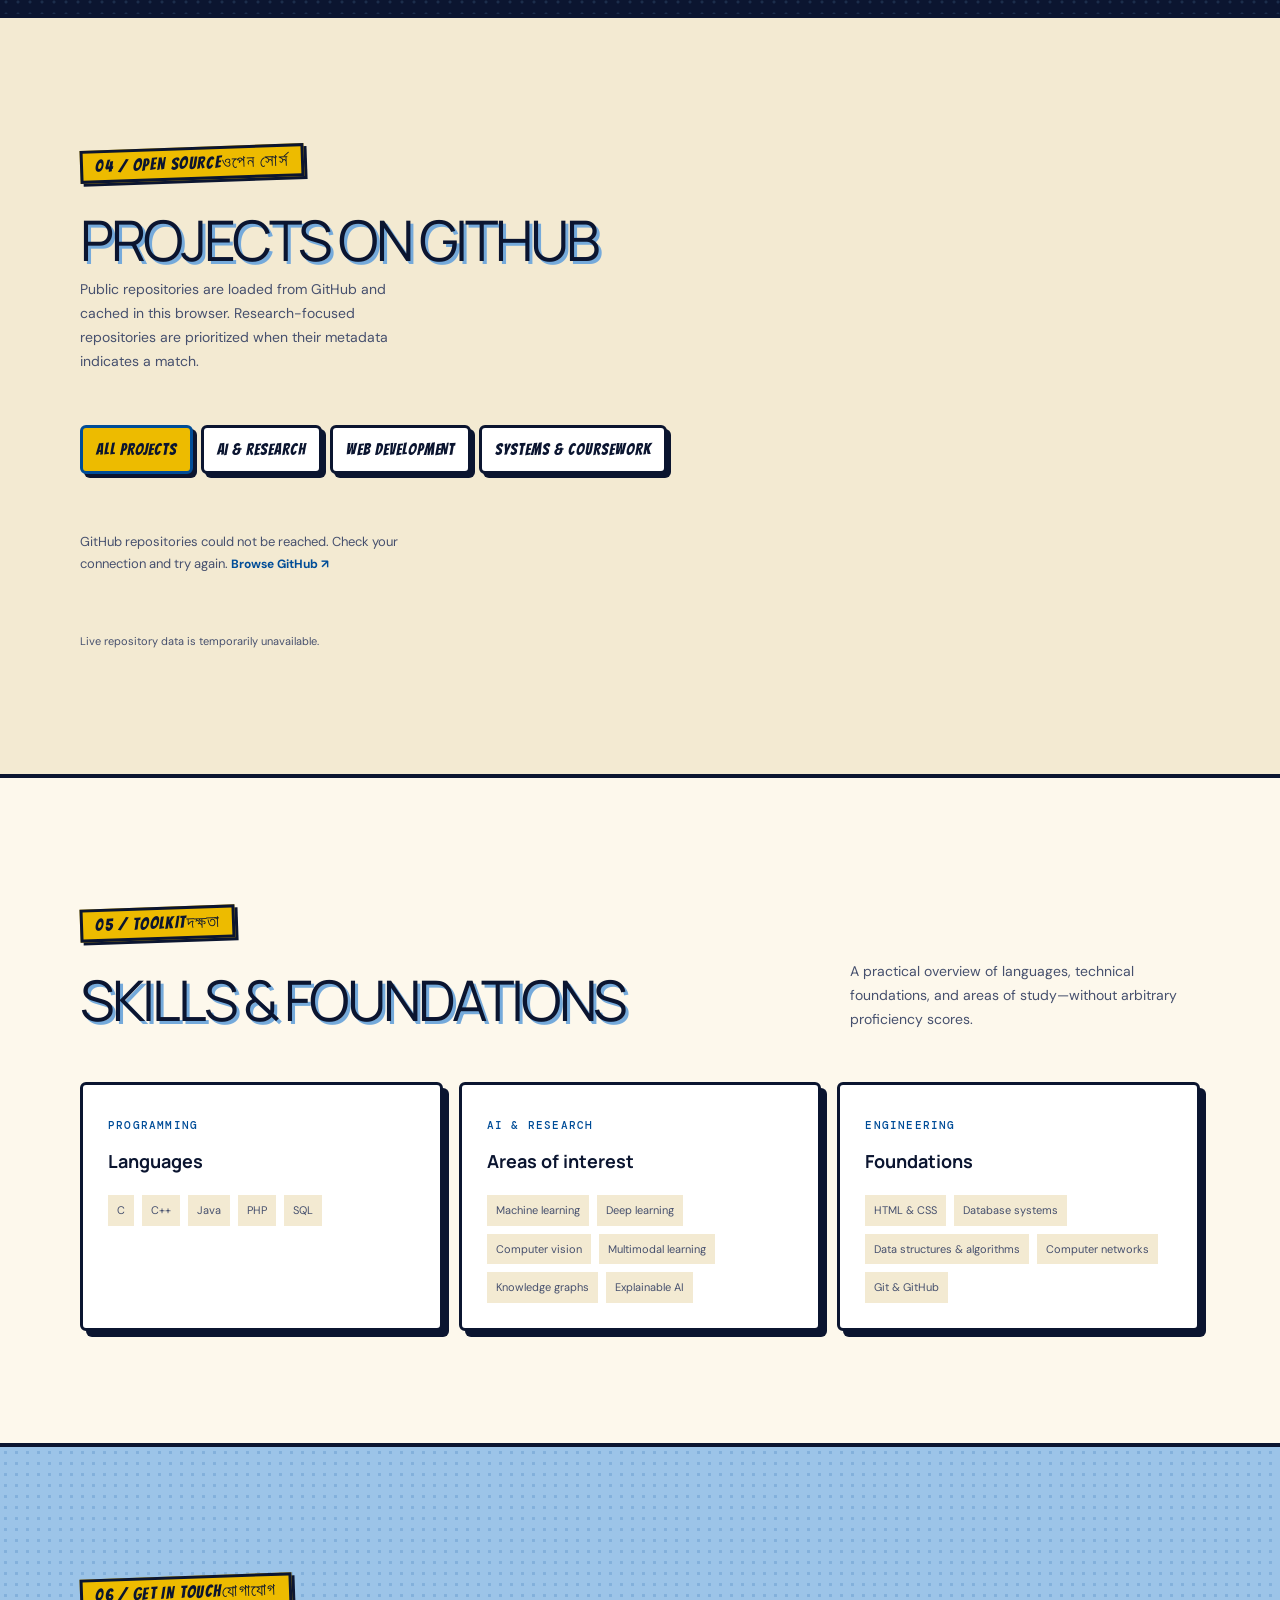
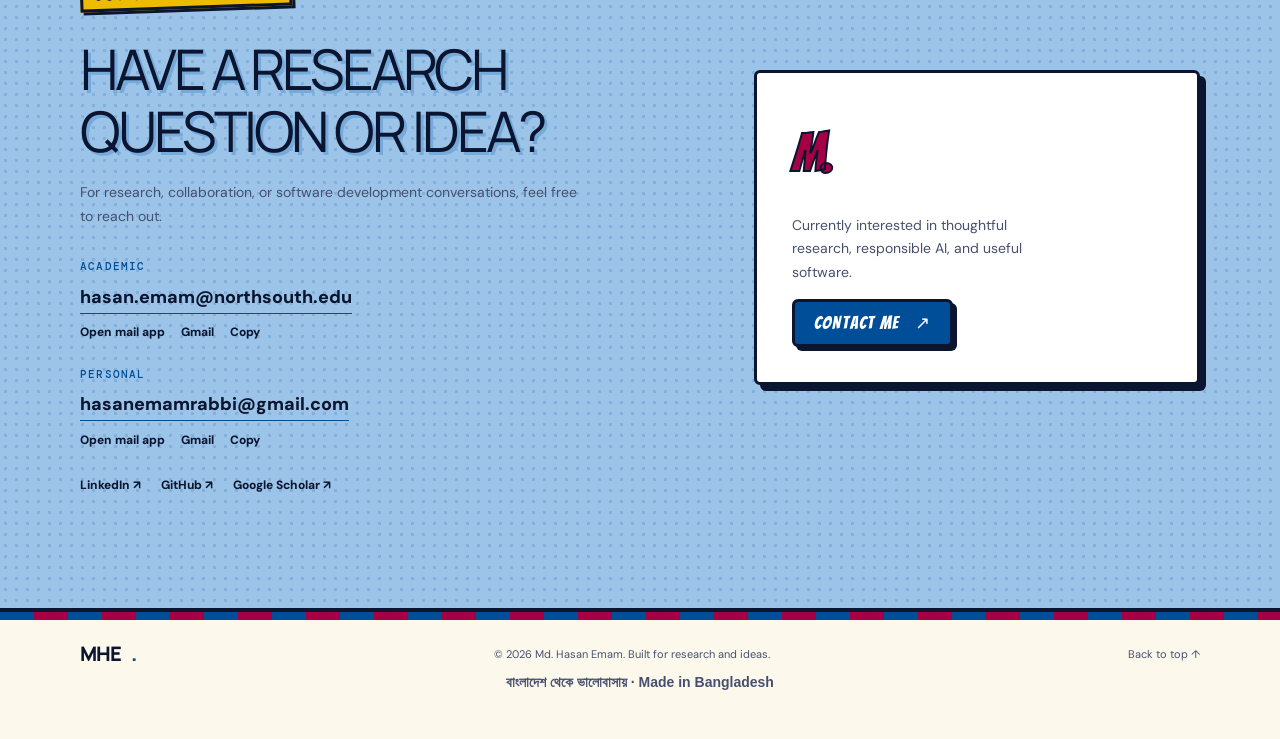
==== commit 2ccd7a45: "Update index.html" ====
--- a/index.html
+++ b/index.html
@@ -118,7 +118,7 @@
       <div class="wrap contact-grid"><div><p class="eyebrow">06 / Get in touch<span class="bn" lang="bn">যোগাযোগ</span></p><h2>Have a research<br>question or idea?</h2><p class="section-intro">For research, collaboration, or software development conversations, feel free to reach out.</p><div class="email-row"><span class="card-label">ACADEMIC</span><a class="email-link" href="mailto:hasan.emam@northsouth.edu">hasan.emam@northsouth.edu</a><div class="email-actions"><a href="mailto:hasan.emam@northsouth.edu">Open mail app</a><a href="https://mail.google.com/mail/?view=cm&fs=1&to=hasan.emam@northsouth.edu" target="_blank" rel="noopener noreferrer">Gmail</a><button type="button" class="copy-btn" data-copy="hasan.emam@northsouth.edu">Copy</button></div></div><div class="email-row"><span class="card-label">PERSONAL</span><a class="email-link" href="mailto:hasanemamrabbi@gmail.com">hasanemamrabbi@gmail.com</a><div class="email-actions"><a href="mailto:hasanemamrabbi@gmail.com">Open mail app</a><a href="https://mail.google.com/mail/?view=cm&fs=1&to=hasanemamrabbi@gmail.com" target="_blank" rel="noopener noreferrer">Gmail</a><button type="button" class="copy-btn" data-copy="hasanemamrabbi@gmail.com">Copy</button></div></div><div class="contact-profiles"><a href="https://www.linkedin.com/in/md-hasan-emam/" target="_blank" rel="noopener noreferrer">LinkedIn ↗</a><a href="https://github.com/mdhasanemam" target="_blank" rel="noopener noreferrer">GitHub ↗</a><a href="https://scholar.google.com/citations?user=UYvdcTkAAAAJ" target="_blank" rel="noopener noreferrer">Google Scholar ↗</a></div></div><div class="contact-aside"><span class="contact-mark" aria-hidden="true">M.</span><p>Currently interested in thoughtful research, responsible AI, and useful software.</p><a class="button button-primary" href="mailto:hasan.emam@northsouth.edu?cc=hasanemamrabbi@gmail.com">Contact me <span aria-hidden="true">↗</span></a></div></div>
     </section>
   </main>
-  <footer class="site-footer"><div class="wrap footer-inner"><a class="wordmark" href="#home">MHE<span>.</span></a><p>© <span id="current-year"></span> Md. Hasan Emam. Built for research and ideas. Made in Bangladesh <span class="flag-bd" role="img" aria-label="Flag of Bangladesh"></span></p><a href="#home">Back to top ↑</a></div><p class="bd-line"><span class="bd-flag" aria-hidden="true"></span>বাংলাদেশ থেকে ভালোবাসায় · Made in Bangladesh</p>
+  <footer class="site-footer"><div class="wrap footer-inner"><a class="wordmark" href="#home">MHE<span>.</span></a><p>© <span id="current-year"></span> Md. Hasan Emam. Built for research and ideas.</p><a href="#home">Back to top ↑</a></div><p class="bd-line">বাংলাদেশ থেকে ভালোবাসায় · Made in Bangladesh <span class="flag-bd" role="img" aria-label="Flag of Bangladesh"></span><span class="flag-fcb" role="img" aria-label="Blaugrana striped flag"></span></p>
 </footer>
 </body>
 </html>
--- a/theme-comic.css
+++ b/theme-comic.css
@@ -0,0 +1,69 @@
+:root{--comic:'Bangers','Impact','Arial Narrow',sans-serif;--bn:'Hind Siliguri','Noto Sans Bengali',sans-serif;
+--blue:#004d98;--garnet:#a50044;--gold:#edbb00;--sky:#75aadb;--bd-green:#006a4e;--bd-red:#f42a41;
+--bg:#fdf8ec;--surface:#fff;--surface-2:#f3ead2;--ink:#0b1530;--muted:#46506e;--line:#0b1530;--edge:#0b1530;--pop:#0b1530;
+--accent:#004d98;--accent-dark:#a50044;--accent-soft:#9cc4e8;--on-accent:#fff;--dark:#0b1530;--dots:rgba(0,77,152,.16)}
+:root[data-theme="dark"]{--bg:#0a0f20;--surface:#121a36;--surface-2:#1a2447;--ink:#fdf8ec;--muted:#a9b4d4;--line:#2c3a6b;--edge:#fdf8ec;--pop:#004d98;
+--accent:#edbb00;--accent-dark:#f5c93a;--accent-soft:#16224a;--on-accent:#0a0f20;--dark:#060a16;--dots:rgba(117,170,219,.13)}
+::selection{background:var(--gold);color:#0b1530}
+body{background:var(--bg)}
+
+/* Header: ink outline + Blaugrana stripe */
+.site-header{border-bottom:4px solid var(--edge)}
+.site-header::after{content:"";position:absolute;left:0;right:0;bottom:-11px;height:7px;background:repeating-linear-gradient(90deg,#004d98 0 34px,#a50044 34px 68px);border-bottom:2px solid var(--edge)}
+.wordmark-text{font-family:var(--comic);font-size:26px;letter-spacing:.05em;font-weight:400}
+.scroll-progress{height:5px;background:linear-gradient(90deg,#004d98,#a50044,#edbb00)}
+#primary-nav a::after{height:4px;background:var(--gold);bottom:-7px}
+#primary-nav a[aria-current="true"]{color:var(--accent-dark)}
+
+/* Hero: halftone, web, jersey number, burst stickers */
+.hero{position:relative;isolation:isolate;background-image:radial-gradient(var(--dots) 1.4px,transparent 1.7px);background-size:11px 11px}
+.hero::before{content:"10";position:absolute;right:1%;top:4%;z-index:-1;pointer-events:none;font:400 clamp(190px,34vw,440px)/1 var(--comic);color:transparent;-webkit-text-stroke:3px var(--sky);opacity:.4}
+.hero::after{content:"";position:absolute;left:0;top:0;width:min(34vw,300px);aspect-ratio:1;z-index:-1;pointer-events:none;background:var(--edge);opacity:.2;-webkit-mask:url("data:image/svg+xml,%3Csvg%20xmlns='http://www.w3.org/2000/svg'%20viewBox='0%200%20200%20200'%3E%3Cpath%20d='M0%200L200%200%20M0%200L190%2062%20M0%200L162%20118%20M0%200L118%20162%20M0%200L62%20190%20M0%200L0%20200%20M45%200Q38%206%2043%2014Q34%2018%2036%2026Q27%2027%2026%2036Q18%2034%2014%2043Q6%2038%200%2045%20M85%200Q72%2011%2081%2026Q65%2033%2069%2050Q52%2052%2050%2069Q33%2065%2026%2081Q11%2072%200%2085%20M125%200Q106%2017%20119%2039Q96%2049%20101%2073Q76%2076%2073%20101Q49%2096%2039%20119Q17%20106%200%20125%20M165%200Q140%2022%20157%2051Q126%2064%20133%2097Q100%20100%2097%20133Q64%20126%2051%20157Q22%20140%200%20165%20M200%200Q170%2027%20190%2062Q153%2078%20162%20118Q122%20122%20118%20162Q78%20153%2062%20190Q27%20170%200%20200'%20fill='none'%20stroke='black'%20stroke-width='2.2'%20stroke-linecap='round'/%3E%3C/svg%3E") no-repeat 0 0/100% 100%;mask:url("data:image/svg+xml,%3Csvg%20xmlns='http://www.w3.org/2000/svg'%20viewBox='0%200%20200%20200'%3E%3Cpath%20d='M0%200L200%200%20M0%200L190%2062%20M0%200L162%20118%20M0%200L118%20162%20M0%200L62%20190%20M0%200L0%20200%20M45%200Q38%206%2043%2014Q34%2018%2036%2026Q27%2027%2026%2036Q18%2034%2014%2043Q6%2038%200%2045%20M85%200Q72%2011%2081%2026Q65%2033%2069%2050Q52%2052%2050%2069Q33%2065%2026%2081Q11%2072%200%2085%20M125%200Q106%2017%20119%2039Q96%2049%20101%2073Q76%2076%2073%20101Q49%2096%2039%20119Q17%20106%200%20125%20M165%200Q140%2022%20157%2051Q126%2064%20133%2097Q100%20100%2097%20133Q64%20126%2051%20157Q22%20140%200%20165%20M200%200Q170%2027%20190%2062Q153%2078%20162%20118Q122%20122%20118%20162Q78%20153%2062%20190Q27%20170%200%20200'%20fill='none'%20stroke='black'%20stroke-width='2.2'%20stroke-linecap='round'/%3E%3C/svg%3E") no-repeat 0 0/100% 100%}
+.hero-copy::before{content:"বাংলাদেশ";display:inline-block;margin-bottom:20px;padding:5px 14px 5px 40px;font:700 15px var(--bn);color:#fff;border:3px solid var(--edge);border-radius:4px;transform:rotate(-2deg);box-shadow:3px 3px 0 var(--edge);background:radial-gradient(circle at 20px 50%,var(--bd-red) 0 8px,transparent 9px),var(--bd-green)}
+.hero h1{font-family:var(--comic);font-weight:400;font-size:clamp(56px,11vw,118px);line-height:.95;letter-spacing:.02em;text-transform:uppercase;-webkit-text-stroke:2px var(--edge);color:var(--surface);text-shadow:5px 5px 0 var(--accent),9px 9px 0 var(--edge)}
+.hero h1 span{color:var(--gold)}
+.hero-visual{position:relative}
+.portrait-frame{border:4px solid var(--edge);border-radius:6px;box-shadow:10px 10px 0 var(--garnet);transform:rotate(1.5deg)}
+.orbit-one{border:4px solid var(--bd-red)}.orbit-two{border:4px solid var(--bd-green)}
+.hero-visual::before,.hero-visual::after{content:"";position:absolute;top:-30px;right:-34px;z-index:3;pointer-events:none}
+.hero-visual::before{width:122px;height:122px;background:var(--edge);clip-path:polygon(100.0% 50.0%,82.3% 60.5%,90.5% 79.4%,70.0% 77.5%,65.5% 97.6%,50.0% 84.0%,34.5% 97.6%,30.0% 77.5%,9.5% 79.4%,17.7% 60.5%,0.0% 50.0%,17.7% 39.5%,9.5% 20.6%,30.0% 22.5%,34.5% 2.4%,50.0% 16.0%,65.5% 2.4%,70.0% 22.5%,90.5% 20.6%,82.3% 39.5%)}
+.hero-visual::after{content:"GOAL!";top:-24px;right:-28px;width:110px;height:110px;display:grid;place-items:center;background:var(--gold);color:#0b1530;font:400 25px var(--comic);letter-spacing:.04em;transform:rotate(12deg);clip-path:polygon(100.0% 50.0%,84.2% 61.1%,90.5% 79.4%,71.2% 79.1%,65.5% 97.6%,50.0% 86.0%,34.5% 97.6%,28.8% 79.1%,9.5% 79.4%,15.8% 61.1%,0.0% 50.0%,15.8% 38.9%,9.5% 20.6%,28.8% 20.9%,34.5% 2.4%,50.0% 14.0%,65.5% 2.4%,71.2% 20.9%,90.5% 20.6%,84.2% 38.9%);animation:burst 2.8s ease-in-out infinite}
+@keyframes burst{50%{transform:rotate(7deg) scale(1.08)}}
+.portrait-caption{background:var(--surface);color:var(--ink);border:3px solid var(--edge);border-radius:18px;box-shadow:4px 4px 0 var(--edge);font-weight:700}
+.portrait-caption::after{content:"";position:absolute;left:22px;top:-15px;border:8px solid transparent;border-bottom:12px solid var(--edge)}
+
+/* Section titles as comic captions */
+.eyebrow{display:inline-block;padding:4px 12px;background:var(--gold);color:#0b1530;border:3px solid var(--edge);box-shadow:3px 3px 0 var(--edge);transform:rotate(-2deg);font:400 17px var(--comic);letter-spacing:.08em}
+h2{font-family:var(--comic);font-weight:400;text-transform:uppercase;letter-spacing:.03em;line-height:1.02;text-shadow:3px 3px 0 var(--sky)}
+.section-dark h2{color:#fdf8ec;text-shadow:3px 3px 0 var(--garnet)}
+.section+.section{border-top:4px solid var(--edge)}
+.section-dark{background-image:radial-gradient(rgba(117,170,219,.16) 1.4px,transparent 1.7px);background-size:12px 12px}
+
+/* Panels */
+.research-card,.project-card,.publication-card,.skill-group,.education-card,.contact-aside{background:var(--surface);color:var(--ink);border:3px solid var(--edge);border-radius:6px;box-shadow:6px 6px 0 var(--pop)}
+.research-card{background:#12204a;color:#fdf8ec;border-color:var(--sky);box-shadow:6px 6px 0 var(--garnet)}
+.research-card:hover,.project-card:hover,.skill-group:hover,.education-card:hover,.publication-card:hover{transform:translate(-3px,-3px);box-shadow:9px 9px 0 var(--pop)}
+.research-card:hover{box-shadow:9px 9px 0 var(--garnet)}
+.tag-list span{border:2px solid var(--edge);color:var(--ink);background:var(--surface-2);font-weight:600}
+.research-card .tag-list span{border-color:var(--sky);color:#fdf8ec;background:transparent}
+
+/* Buttons and chips */
+.button,.filter-chip{border:3px solid var(--edge);border-radius:6px;box-shadow:4px 4px 0 var(--edge);font-family:var(--comic);font-weight:400;font-size:18px;letter-spacing:.06em;text-transform:uppercase}
+.button-primary{background:var(--accent);color:var(--on-accent)}
+.button-quiet{background:var(--surface);color:var(--ink)}
+.button:hover,.filter-chip:hover{transform:translate(-2px,-2px);box-shadow:6px 6px 0 var(--edge)}
+.button:active,.filter-chip:active{transform:translate(3px,3px);box-shadow:0 0 0 var(--edge)}
+.filter-chip{background:var(--surface);color:var(--ink);font-size:16px}
+.filter-chip.active,.filter-chip:hover{background:var(--gold);color:#0b1530}
+
+/* Contact: albiceleste panel */
+.contact-section{background-color:var(--accent-soft);background-image:radial-gradient(var(--dots) 1.4px,transparent 1.7px);background-size:11px 11px}
+.contact-section .email-link,.contact-section .email-actions a,.contact-section .copy-btn,.contact-profiles a{color:var(--ink);font-weight:800}
+.contact-mark{font-family:var(--comic);font-weight:400;color:var(--garnet);-webkit-text-stroke:2px var(--edge)}
+
+/* Footer */
+.site-footer{position:relative;border-top:4px solid var(--edge)}
+.site-footer::before{content:"";position:absolute;left:0;right:0;top:0;height:8px;background:repeating-linear-gradient(90deg,#004d98 0 34px,#a50044 34px 68px)}
+.bd-line{text-align:center;margin:0;padding:0 18px 26px;font:700 14px var(--bn);color:var(--muted)}
+.bd-flag{display:inline-block;vertical-align:-3px;width:26px;height:16px;margin-right:8px;border:2px solid var(--edge);background:radial-gradient(circle at 46% 50%,var(--bd-red) 0 4px,transparent 5px),var(--bd-green)}
+@media(max-width:640px){.hero-visual::before{right:-8px;transform:scale(.78)}.hero-visual::after{right:-4px;transform:rotate(12deg) scale(.78)}.hero::before{opacity:.25}.portrait-frame{box-shadow:7px 7px 0 var(--garnet)}}
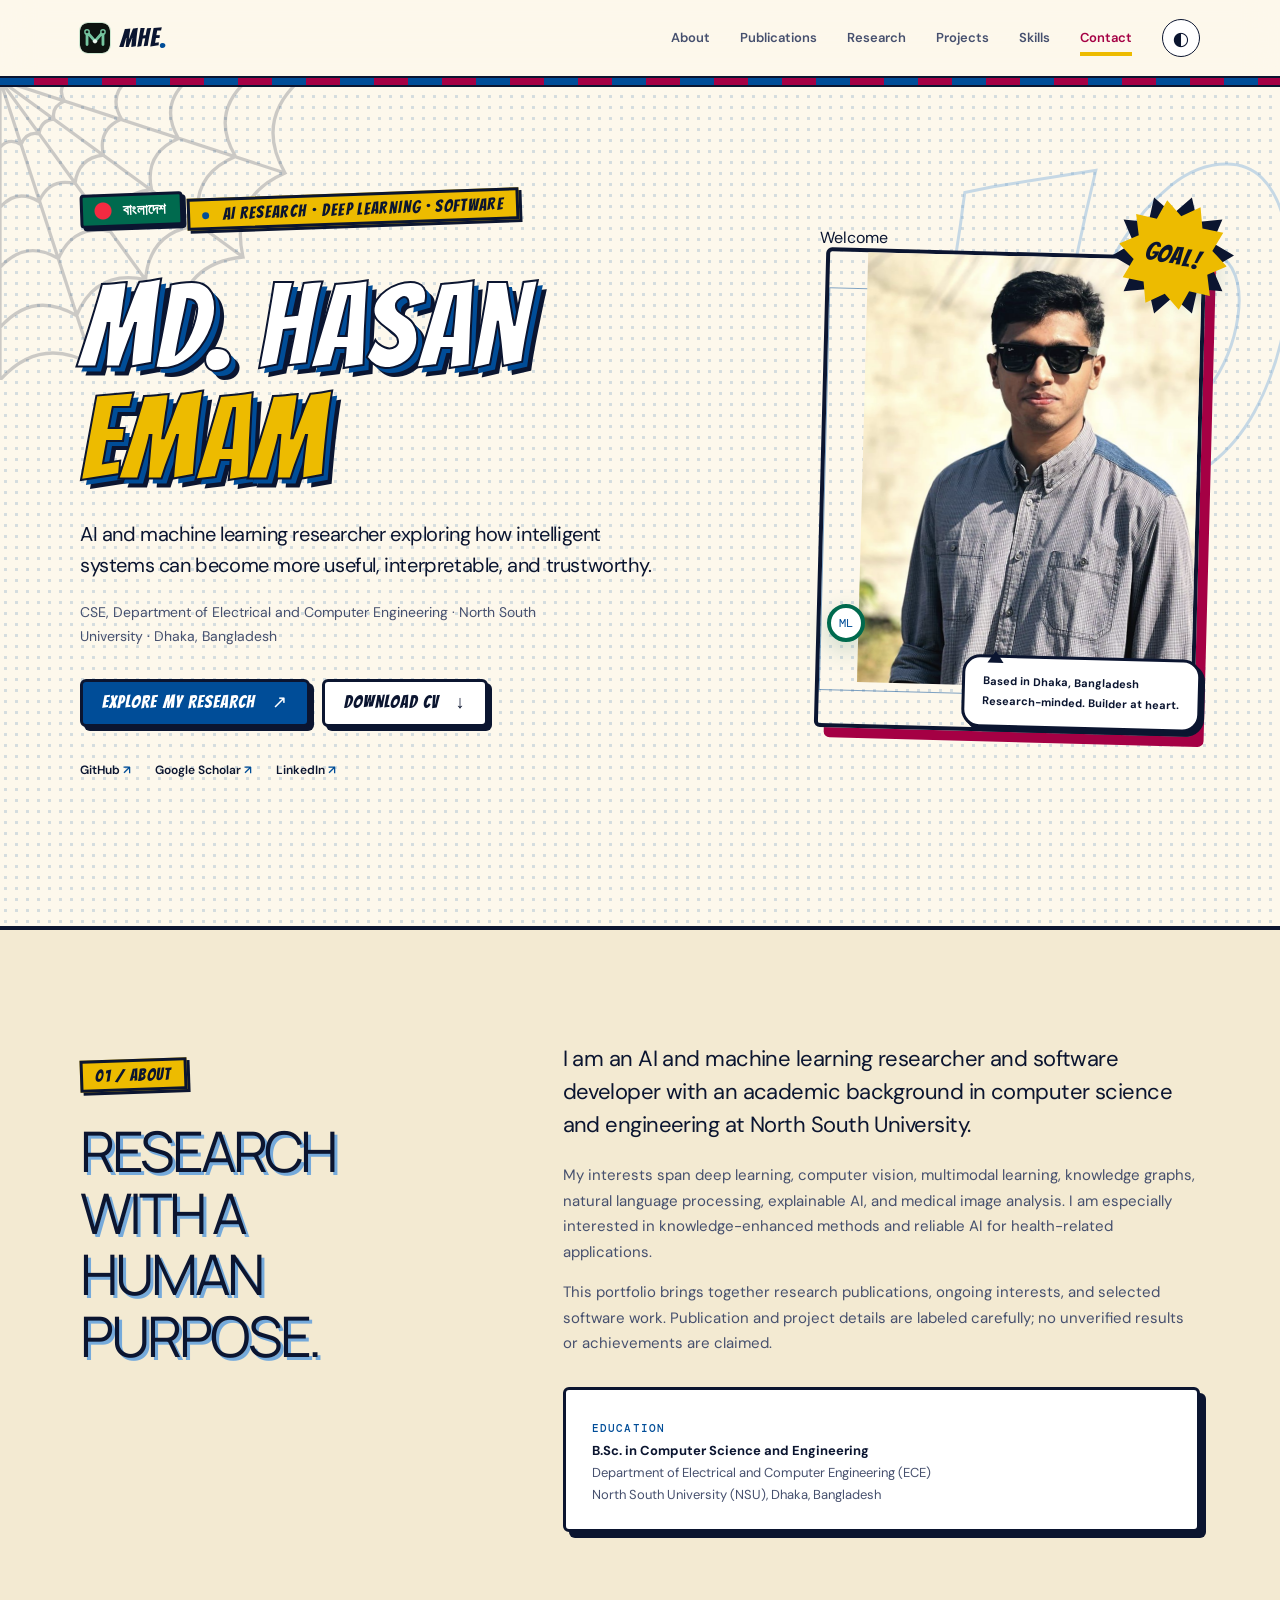
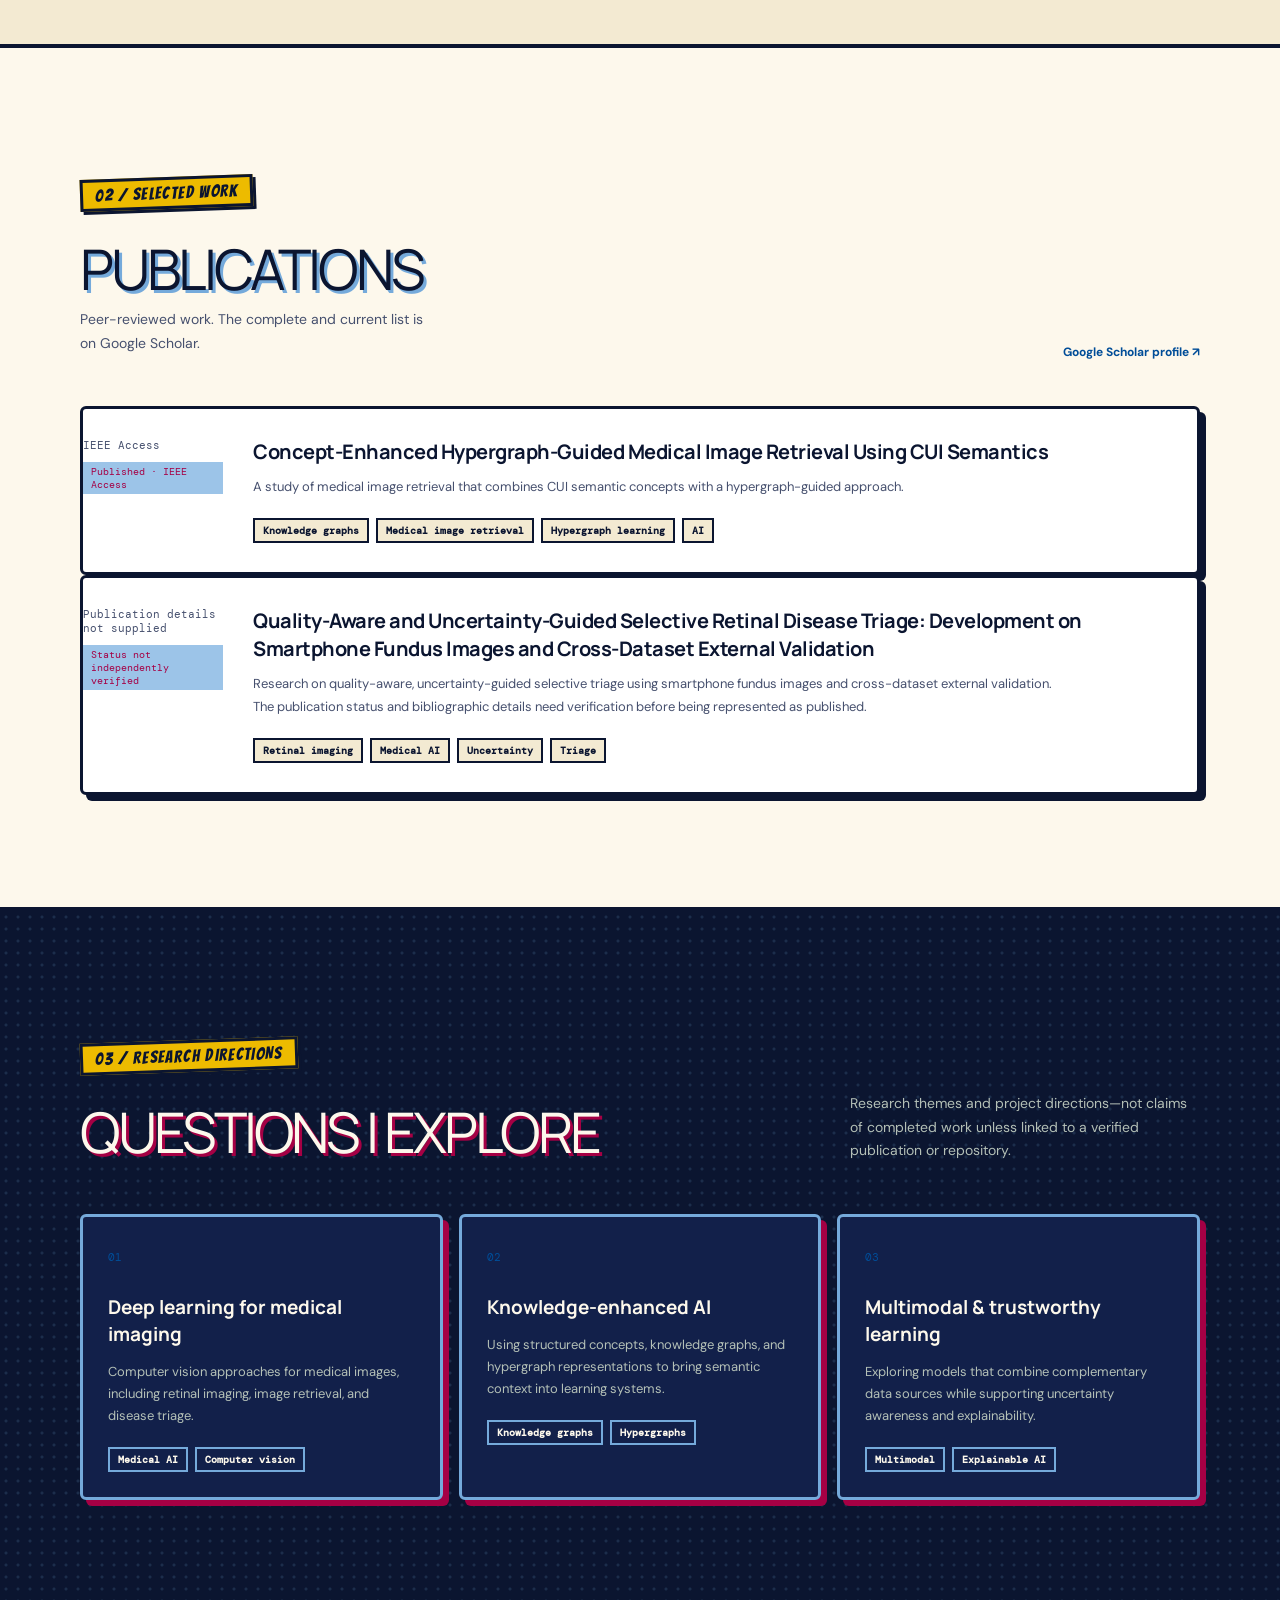
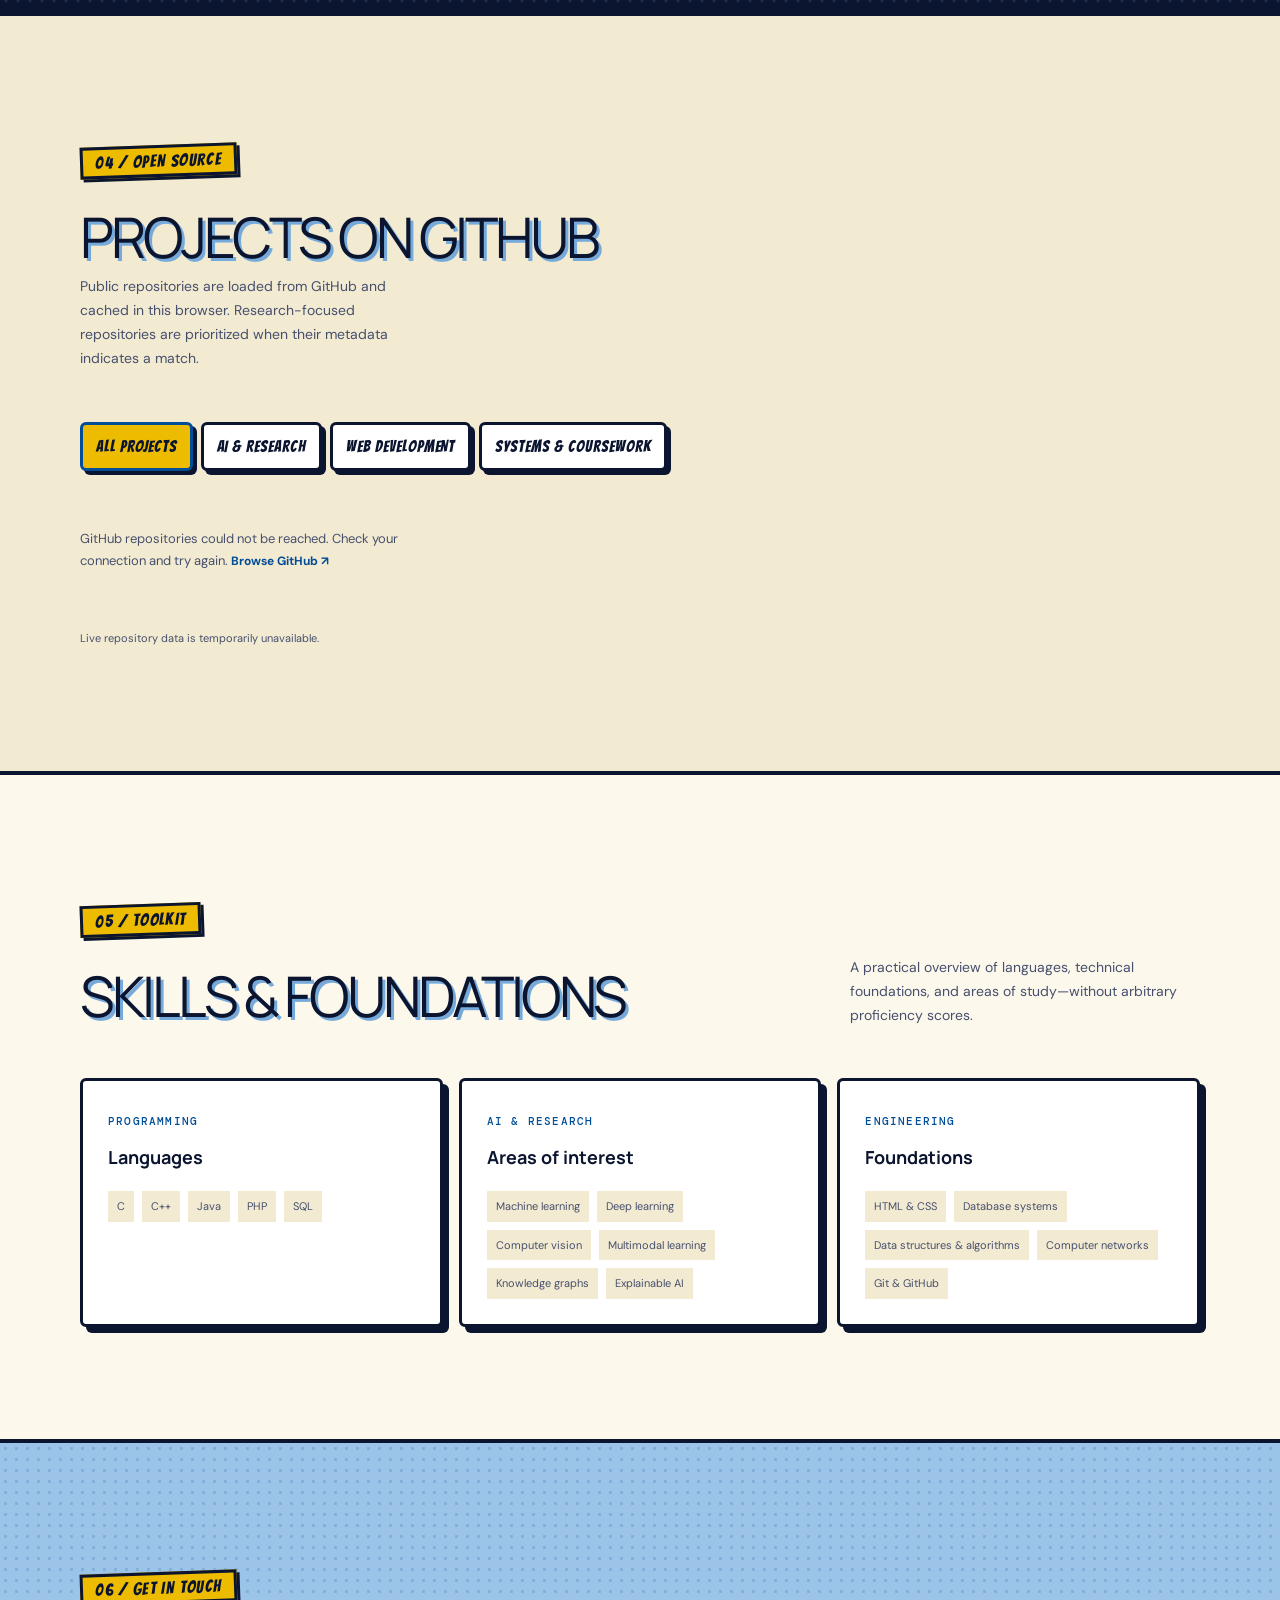
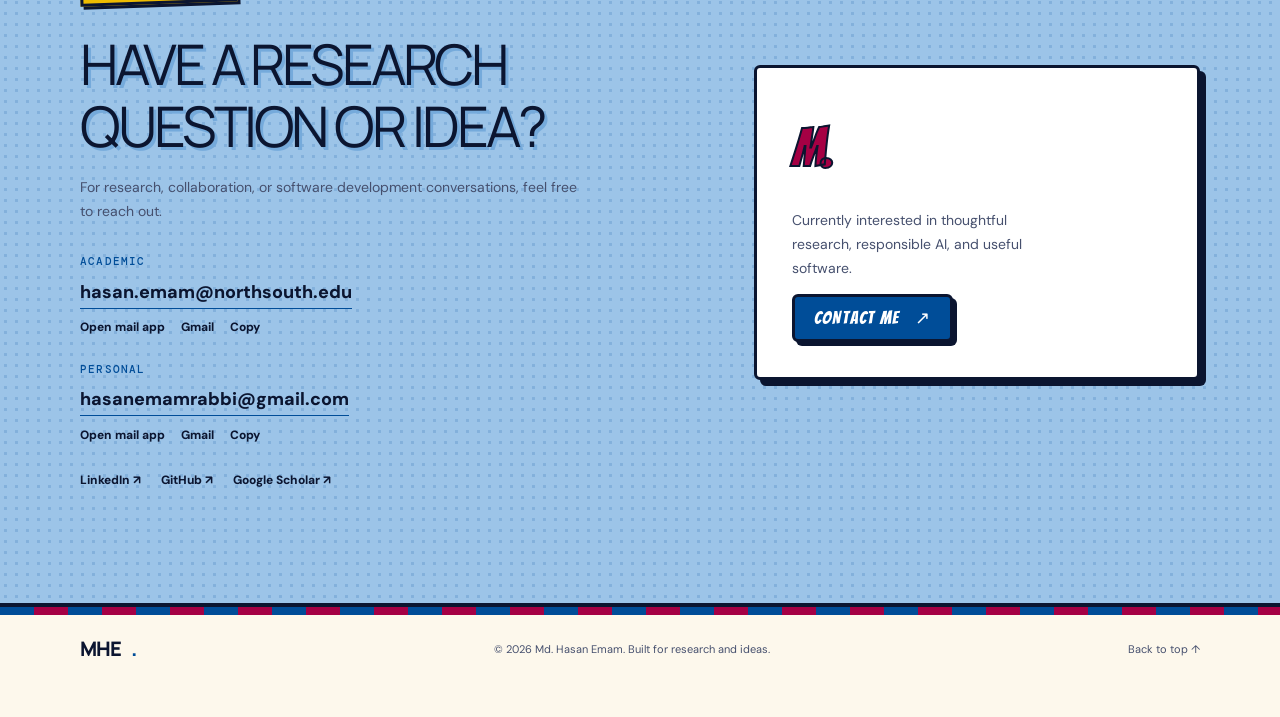
==== commit eed69262: "Update index.html" ====
--- a/index.html
+++ b/index.html
@@ -20,7 +20,7 @@
   <link rel="preconnect" href="https://api.github.com" crossorigin>
   <link rel="preconnect" href="https://fonts.googleapis.com">
   <link rel="preconnect" href="https://fonts.gstatic.com" crossorigin>
-  <link rel="stylesheet" href="https://fonts.googleapis.com/css2?family=DM+Mono:wght@400;500&family=DM+Sans:wght@400;500;600;700&family=Manrope:wght@400;500;600;700;800&family=Bangers&family=Hind+Siliguri:wght@500;700&family=Bangers&family=Hind+Siliguri:wght@500;700&display=swap">
+  <link rel="stylesheet" href="https://fonts.googleapis.com/css2?family=DM+Mono:wght@400;500&family=DM+Sans:wght@400;500;600;700&family=Manrope:wght@400;500;600;700;800&family=Bangers&family=Bangers&display=swap">
   <script>document.documentElement.classList.add('js');setTimeout(function(){if(!document.documentElement.classList.contains('motion-ready'))document.documentElement.classList.remove('js')},3500);try{var t=localStorage.getItem('portfolio-theme');if(t)document.documentElement.dataset.theme=t;else if(matchMedia('(prefers-color-scheme: dark)').matches)document.documentElement.dataset.theme='dark'}catch(e){}</script>
   <link rel="stylesheet" href="styles.css">
   <link rel="stylesheet" href="theme-comic.css">
@@ -66,25 +66,25 @@
           <div class="hero-actions"><a class="button button-primary" href="#research">Explore my research <span aria-hidden="true">↗</span></a><a class="button button-quiet" href="Profile.pdf" target="_blank" rel="noopener">Download CV <span aria-hidden="true">↓</span></a></div>
           <div class="social-links" aria-label="Academic and developer profiles"><a href="https://github.com/mdhasanemam" target="_blank" rel="noopener noreferrer">GitHub <span>↗</span></a><a href="https://scholar.google.com/citations?user=UYvdcTkAAAAJ" target="_blank" rel="noopener noreferrer">Google Scholar <span>↗</span></a><a href="https://www.linkedin.com/in/md-hasan-emam/" target="_blank" rel="noopener noreferrer">LinkedIn <span>↗</span></a></div>
         </div>
-        <div class="hero-visual"><div class="speech" aria-hidden="true"><span class="bn" lang="bn">স্বাগতম!</span> Welcome</div><div class="portrait-frame"><img src="usuer.jpg" alt="Portrait of Md. Hasan Emam" width="420" height="520" fetchpriority="high"><div class="portrait-caption"><span>Based in Dhaka, Bangladesh</span><span>Research-minded. Builder at heart.</span></div></div><div class="orbit orbit-one" aria-hidden="true">AI</div><div class="orbit orbit-two" aria-hidden="true">ML</div></div>
+        <div class="hero-visual"><div class="speech" aria-hidden="true">Welcome</div><div class="portrait-frame"><img src="usuer.jpg" alt="Portrait of Md. Hasan Emam" width="420" height="520" fetchpriority="high"><div class="portrait-caption"><span>Based in Dhaka, Bangladesh</span><span>Research-minded. Builder at heart.</span></div></div><div class="orbit orbit-one" aria-hidden="true">AI</div><div class="orbit orbit-two" aria-hidden="true">ML</div></div>
       </div>
       <div class="wrap hero-bottom"><span>Research interests</span><p>Computer vision <i>·</i> Multimodal learning <i>·</i> Knowledge graphs <i>·</i> Trustworthy AI</p><a href="#about" aria-label="Scroll to about section">↓</a></div>
     </section>
 
     <section class="section section-muted" id="about">
-      <div class="wrap about-grid"><div><p class="eyebrow">01 / About<span class="bn" lang="bn">আমার সম্পর্কে</span></p><h2>Research with a<br>human purpose.</h2></div><div class="about-copy"><p class="large-copy">I am an AI and machine learning researcher and software developer with an academic background in computer science and engineering at North South University.</p><p>My interests span deep learning, computer vision, multimodal learning, knowledge graphs, natural language processing, explainable AI, and medical image analysis. I am especially interested in knowledge-enhanced methods and reliable AI for health-related applications.</p><p>This portfolio brings together research publications, ongoing interests, and selected software work. Publication and project details are labeled carefully; no unverified results or achievements are claimed.</p><div class="education-card"><span class="card-label">EDUCATION</span><h3>B.Sc. in Computer Science and Engineering</h3><p>Department of Electrical and Computer Engineering (ECE)<br>North South University (NSU), Dhaka, Bangladesh</p></div></div></div>
+      <div class="wrap about-grid"><div><p class="eyebrow">01 / About</p><h2>Research with a<br>human purpose.</h2></div><div class="about-copy"><p class="large-copy">I am an AI and machine learning researcher and software developer with an academic background in computer science and engineering at North South University.</p><p>My interests span deep learning, computer vision, multimodal learning, knowledge graphs, natural language processing, explainable AI, and medical image analysis. I am especially interested in knowledge-enhanced methods and reliable AI for health-related applications.</p><p>This portfolio brings together research publications, ongoing interests, and selected software work. Publication and project details are labeled carefully; no unverified results or achievements are claimed.</p><div class="education-card"><span class="card-label">EDUCATION</span><h3>B.Sc. in Computer Science and Engineering</h3><p>Department of Electrical and Computer Engineering (ECE)<br>North South University (NSU), Dhaka, Bangladesh</p></div></div></div>
     </section>
 
     <section class="section" id="publications">
       <div class="wrap">
-        <div class="section-heading"><div><p class="eyebrow">02 / Selected work<span class="bn" lang="bn">নির্বাচিত কাজ</span></p><h2>Publications</h2><p class="section-intro">Peer-reviewed work. The complete and current list is on Google Scholar.</p></div><a class="text-link" href="https://scholar.google.com/citations?user=UYvdcTkAAAAJ" target="_blank" rel="noopener noreferrer">Google Scholar profile ↗</a></div>
+        <div class="section-heading"><div><p class="eyebrow">02 / Selected work</p><h2>Publications</h2><p class="section-intro">Peer-reviewed work. The complete and current list is on Google Scholar.</p></div><a class="text-link" href="https://scholar.google.com/citations?user=UYvdcTkAAAAJ" target="_blank" rel="noopener noreferrer">Google Scholar profile ↗</a></div>
         <div id="publication-list" class="publication-list" aria-live="polite"><p class="loading-note">Loading publication records…</p></div>
       </div>
     </section>
 
     <section class="section section-dark" id="research">
       <div class="wrap">
-        <div class="section-heading"><div><p class="eyebrow">03 / Research directions<span class="bn" lang="bn">গবেষণা</span></p><h2>Questions I explore</h2></div><p class="section-intro">Research themes and project directions—not claims of completed work unless linked to a verified publication or repository.</p></div>
+        <div class="section-heading"><div><p class="eyebrow">03 / Research directions</p><h2>Questions I explore</h2></div><p class="section-intro">Research themes and project directions—not claims of completed work unless linked to a verified publication or repository.</p></div>
         <div class="research-grid">
           <article class="research-card"><span>01</span><h3>Deep learning for medical imaging</h3><p>Computer vision approaches for medical images, including retinal imaging, image retrieval, and disease triage.</p><div class="tag-list"><span>Medical AI</span><span>Computer vision</span></div></article>
           <article class="research-card"><span>02</span><h3>Knowledge-enhanced AI</h3><p>Using structured concepts, knowledge graphs, and hypergraph representations to bring semantic context into learning systems.</p><div class="tag-list"><span>Knowledge graphs</span><span>Hypergraphs</span></div></article>
@@ -95,7 +95,7 @@
 
     <section class="section section-muted" id="projects">
       <div class="wrap">
-        <div class="section-heading"><div><p class="eyebrow">04 / Open source<span class="bn" lang="bn">ওপেন সোর্স</span></p><h2>Projects on GitHub</h2><p class="section-intro">Public repositories are loaded from GitHub and cached in this browser. Research-focused repositories are prioritized when their metadata indicates a match.</p></div><a class="text-link" href="https://github.com/mdhasanemam" target="_blank" rel="noopener noreferrer">All repositories ↗</a></div>
+        <div class="section-heading"><div><p class="eyebrow">04 / Open source</p><h2>Projects on GitHub</h2><p class="section-intro">Public repositories are loaded from GitHub and cached in this browser. Research-focused repositories are prioritized when their metadata indicates a match.</p></div><a class="text-link" href="https://github.com/mdhasanemam" target="_blank" rel="noopener noreferrer">All repositories ↗</a></div>
         <div class="filter-row" role="group" aria-label="Filter projects"><button class="filter-chip active" type="button" data-filter="all" aria-pressed="true">All projects</button><button class="filter-chip" type="button" data-filter="ai" aria-pressed="false">AI & research</button><button class="filter-chip" type="button" data-filter="web" aria-pressed="false">Web development</button><button class="filter-chip" type="button" data-filter="systems" aria-pressed="false">Systems & coursework</button></div>
         <div id="github-projects" class="project-grid" aria-live="polite"><p class="loading-note">Fetching public repositories…</p></div>
         <p id="github-status" class="sync-note" role="status"></p>
@@ -105,7 +105,7 @@
 
     <section class="section" id="skills">
       <div class="wrap">
-        <div class="section-heading"><div><p class="eyebrow">05 / Toolkit<span class="bn" lang="bn">দক্ষতা</span></p><h2>Skills & foundations</h2></div><p class="section-intro">A practical overview of languages, technical foundations, and areas of study—without arbitrary proficiency scores.</p></div>
+        <div class="section-heading"><div><p class="eyebrow">05 / Toolkit</p><h2>Skills & foundations</h2></div><p class="section-intro">A practical overview of languages, technical foundations, and areas of study—without arbitrary proficiency scores.</p></div>
         <div class="skills-grid">
           <article class="skill-group"><span class="card-label">PROGRAMMING</span><h3>Languages</h3><ul class="skill-list"><li>C</li><li>C++</li><li>Java</li><li>PHP</li><li>SQL</li></ul></article>
           <article class="skill-group"><span class="card-label">AI & RESEARCH</span><h3>Areas of interest</h3><ul class="skill-list"><li>Machine learning</li><li>Deep learning</li><li>Computer vision</li><li>Multimodal learning</li><li>Knowledge graphs</li><li>Explainable AI</li></ul></article>
@@ -115,10 +115,10 @@
     </section>
 
     <section class="section contact-section" id="contact">
-      <div class="wrap contact-grid"><div><p class="eyebrow">06 / Get in touch<span class="bn" lang="bn">যোগাযোগ</span></p><h2>Have a research<br>question or idea?</h2><p class="section-intro">For research, collaboration, or software development conversations, feel free to reach out.</p><div class="email-row"><span class="card-label">ACADEMIC</span><a class="email-link" href="mailto:hasan.emam@northsouth.edu">hasan.emam@northsouth.edu</a><div class="email-actions"><a href="mailto:hasan.emam@northsouth.edu">Open mail app</a><a href="https://mail.google.com/mail/?view=cm&fs=1&to=hasan.emam@northsouth.edu" target="_blank" rel="noopener noreferrer">Gmail</a><button type="button" class="copy-btn" data-copy="hasan.emam@northsouth.edu">Copy</button></div></div><div class="email-row"><span class="card-label">PERSONAL</span><a class="email-link" href="mailto:hasanemamrabbi@gmail.com">hasanemamrabbi@gmail.com</a><div class="email-actions"><a href="mailto:hasanemamrabbi@gmail.com">Open mail app</a><a href="https://mail.google.com/mail/?view=cm&fs=1&to=hasanemamrabbi@gmail.com" target="_blank" rel="noopener noreferrer">Gmail</a><button type="button" class="copy-btn" data-copy="hasanemamrabbi@gmail.com">Copy</button></div></div><div class="contact-profiles"><a href="https://www.linkedin.com/in/md-hasan-emam/" target="_blank" rel="noopener noreferrer">LinkedIn ↗</a><a href="https://github.com/mdhasanemam" target="_blank" rel="noopener noreferrer">GitHub ↗</a><a href="https://scholar.google.com/citations?user=UYvdcTkAAAAJ" target="_blank" rel="noopener noreferrer">Google Scholar ↗</a></div></div><div class="contact-aside"><span class="contact-mark" aria-hidden="true">M.</span><p>Currently interested in thoughtful research, responsible AI, and useful software.</p><a class="button button-primary" href="mailto:hasan.emam@northsouth.edu?cc=hasanemamrabbi@gmail.com">Contact me <span aria-hidden="true">↗</span></a></div></div>
+      <div class="wrap contact-grid"><div><p class="eyebrow">06 / Get in touch</p><h2>Have a research<br>question or idea?</h2><p class="section-intro">For research, collaboration, or software development conversations, feel free to reach out.</p><div class="email-row"><span class="card-label">ACADEMIC</span><a class="email-link" href="mailto:hasan.emam@northsouth.edu">hasan.emam@northsouth.edu</a><div class="email-actions"><a href="mailto:hasan.emam@northsouth.edu">Open mail app</a><a href="https://mail.google.com/mail/?view=cm&fs=1&to=hasan.emam@northsouth.edu" target="_blank" rel="noopener noreferrer">Gmail</a><button type="button" class="copy-btn" data-copy="hasan.emam@northsouth.edu">Copy</button></div></div><div class="email-row"><span class="card-label">PERSONAL</span><a class="email-link" href="mailto:hasanemamrabbi@gmail.com">hasanemamrabbi@gmail.com</a><div class="email-actions"><a href="mailto:hasanemamrabbi@gmail.com">Open mail app</a><a href="https://mail.google.com/mail/?view=cm&fs=1&to=hasanemamrabbi@gmail.com" target="_blank" rel="noopener noreferrer">Gmail</a><button type="button" class="copy-btn" data-copy="hasanemamrabbi@gmail.com">Copy</button></div></div><div class="contact-profiles"><a href="https://www.linkedin.com/in/md-hasan-emam/" target="_blank" rel="noopener noreferrer">LinkedIn ↗</a><a href="https://github.com/mdhasanemam" target="_blank" rel="noopener noreferrer">GitHub ↗</a><a href="https://scholar.google.com/citations?user=UYvdcTkAAAAJ" target="_blank" rel="noopener noreferrer">Google Scholar ↗</a></div></div><div class="contact-aside"><span class="contact-mark" aria-hidden="true">M.</span><p>Currently interested in thoughtful research, responsible AI, and useful software.</p><a class="button button-primary" href="mailto:hasan.emam@northsouth.edu?cc=hasanemamrabbi@gmail.com">Contact me <span aria-hidden="true">↗</span></a></div></div>
     </section>
   </main>
-  <footer class="site-footer"><div class="wrap footer-inner"><a class="wordmark" href="#home">MHE<span>.</span></a><p>© <span id="current-year"></span> Md. Hasan Emam. Built for research and ideas.</p><a href="#home">Back to top ↑</a></div><p class="bd-line">বাংলাদেশ থেকে ভালোবাসায় · Made in Bangladesh <span class="flag-bd" role="img" aria-label="Flag of Bangladesh"></span><span class="flag-fcb" role="img" aria-label="Blaugrana striped flag"></span></p>
+  <footer class="site-footer"><div class="wrap footer-inner"><a class="wordmark" href="#home">MHE<span>.</span></a><p>© <span id="current-year"></span> Md. Hasan Emam. Built for research and ideas.</p><a href="#home">Back to top ↑</a></div><p class="bd-line"><span class="flag-bd" role="img" aria-label="Flag of Bangladesh"></span><span class="flag-fcb" role="img" aria-label="Blaugrana flag"></span></p>
 </footer>
 </body>
 </html>
